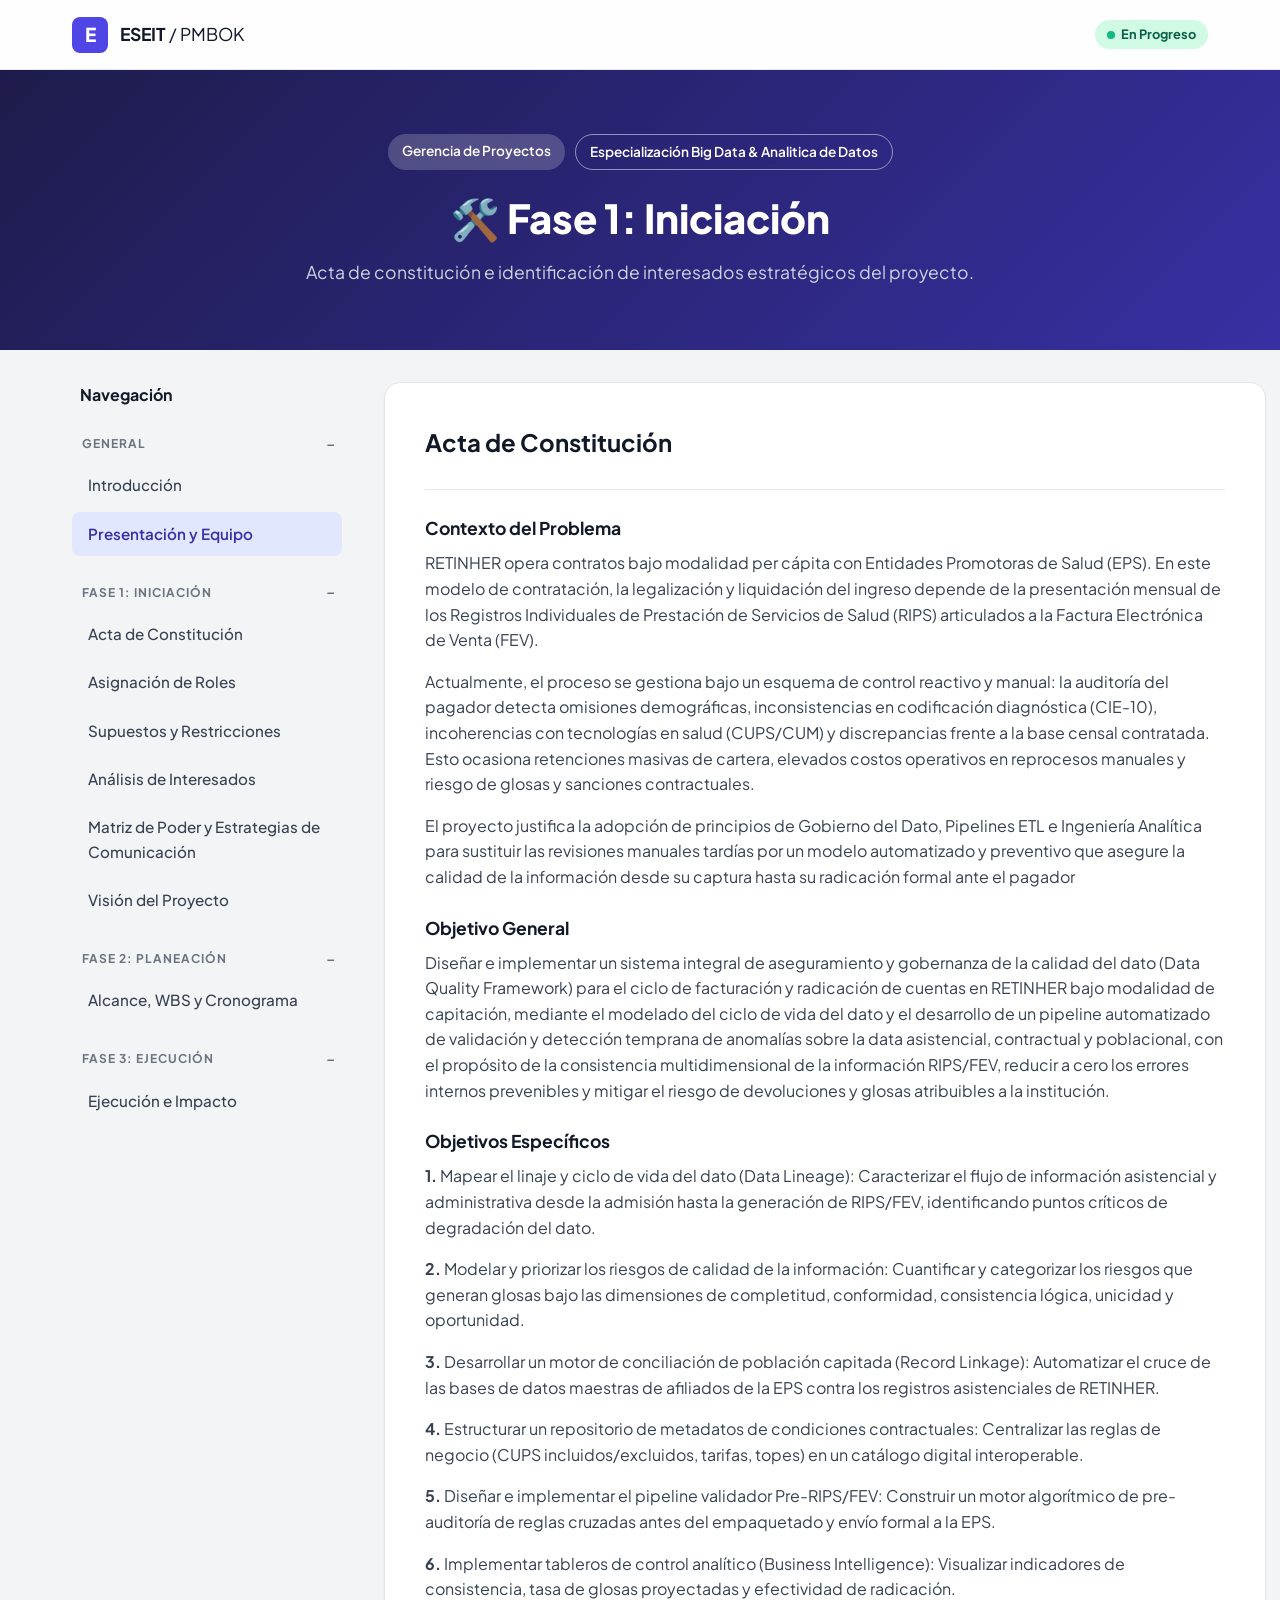
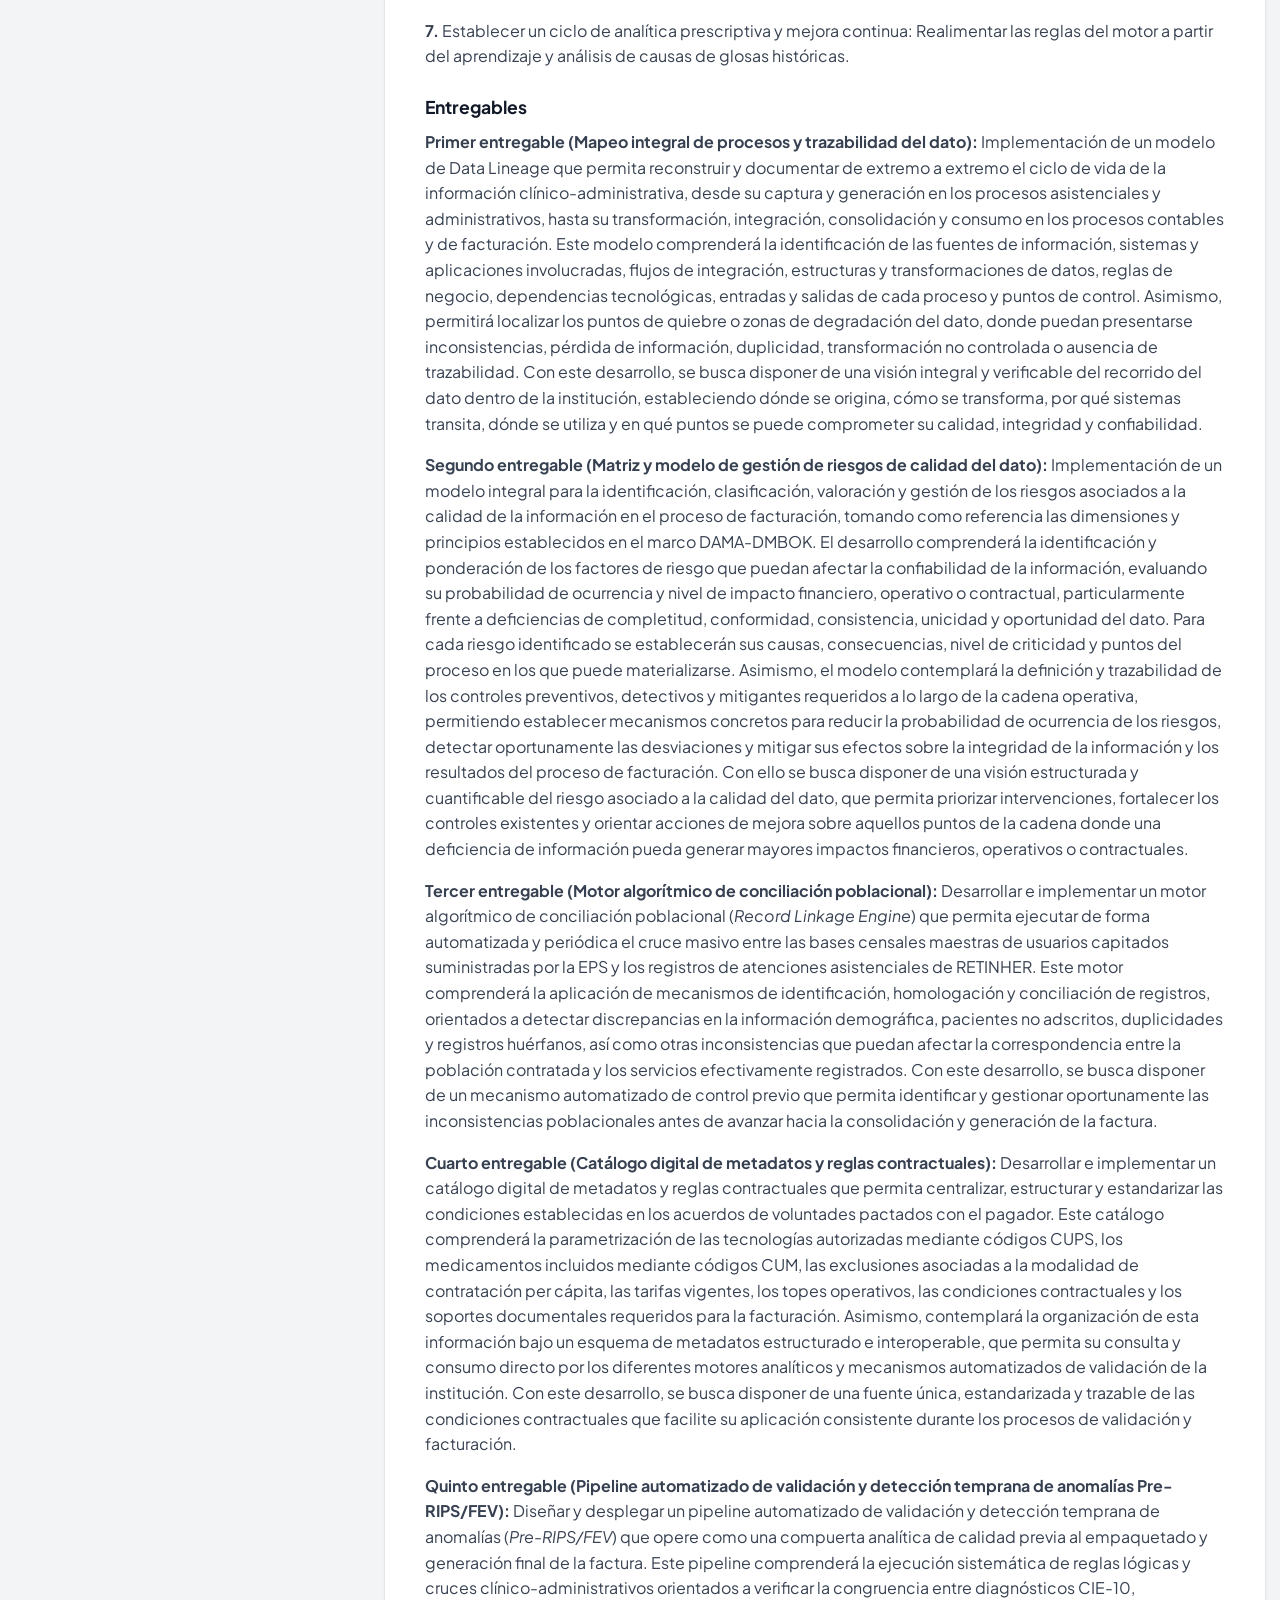
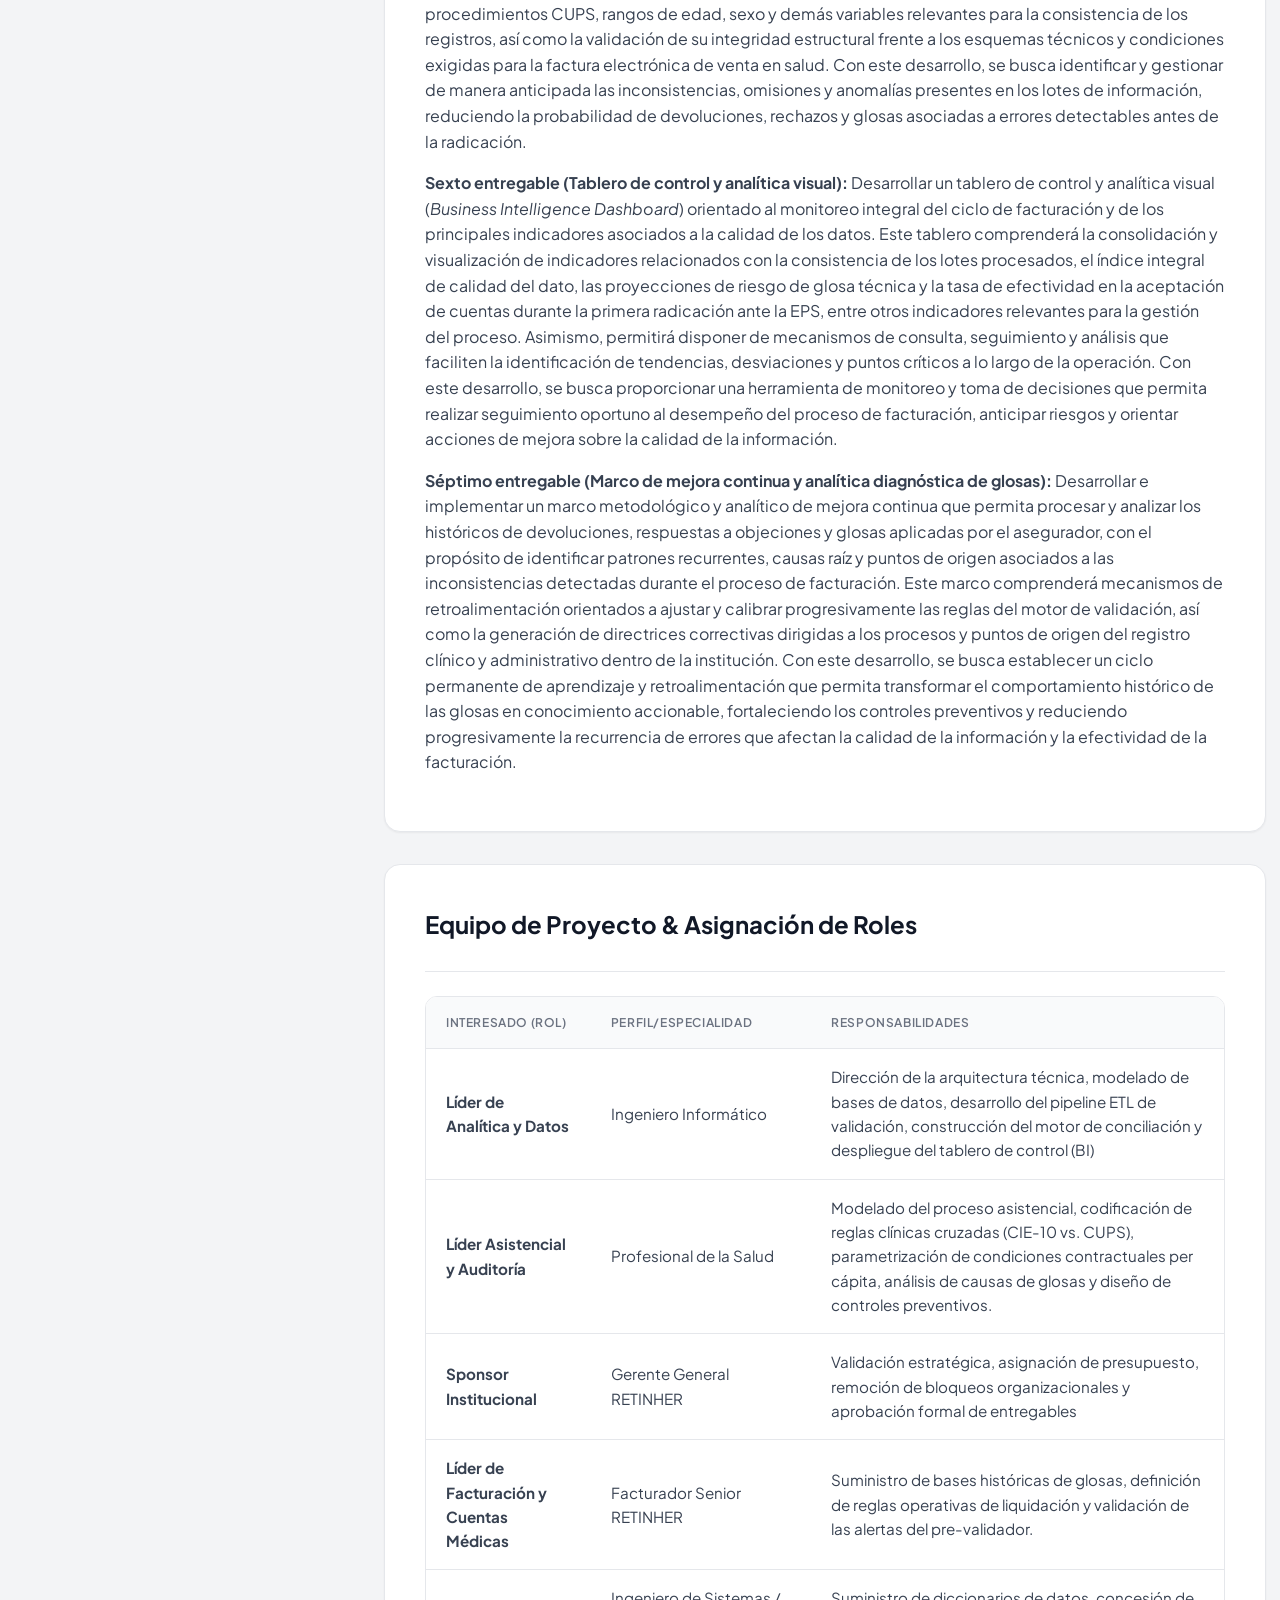
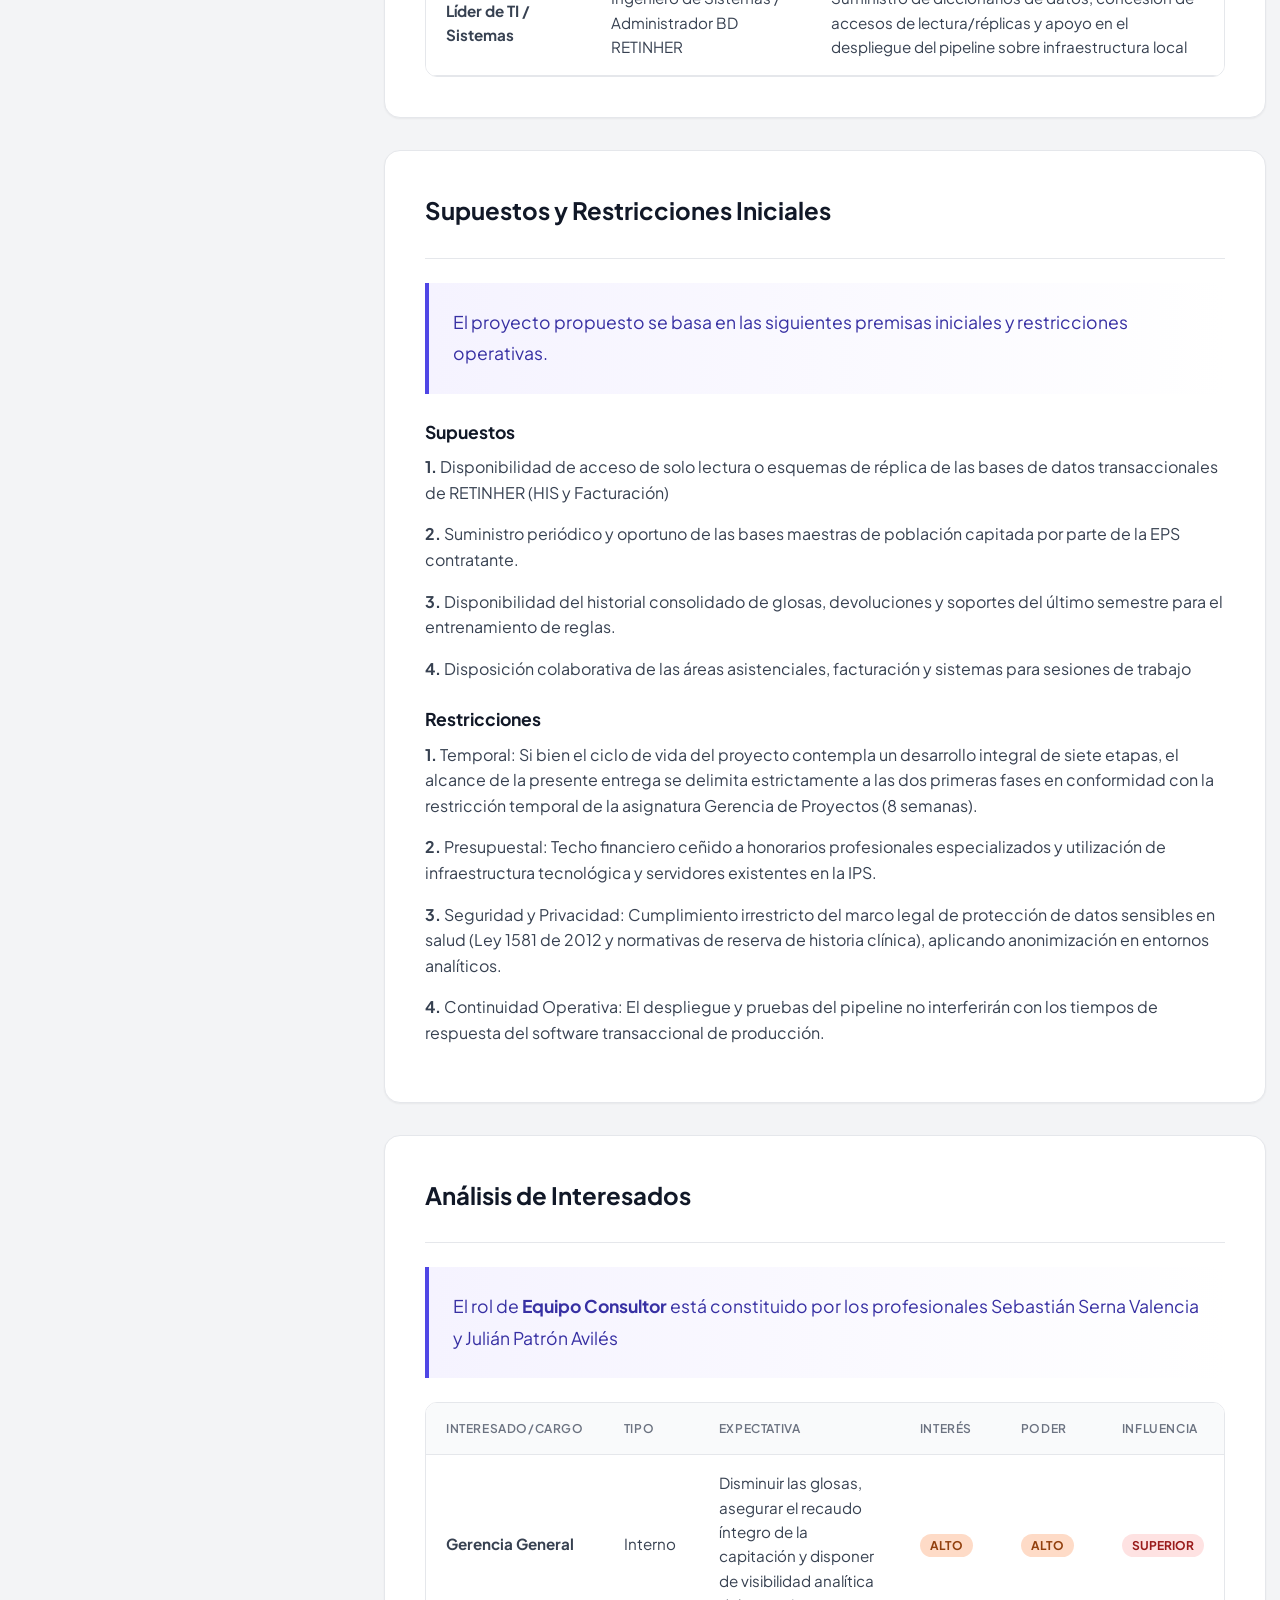
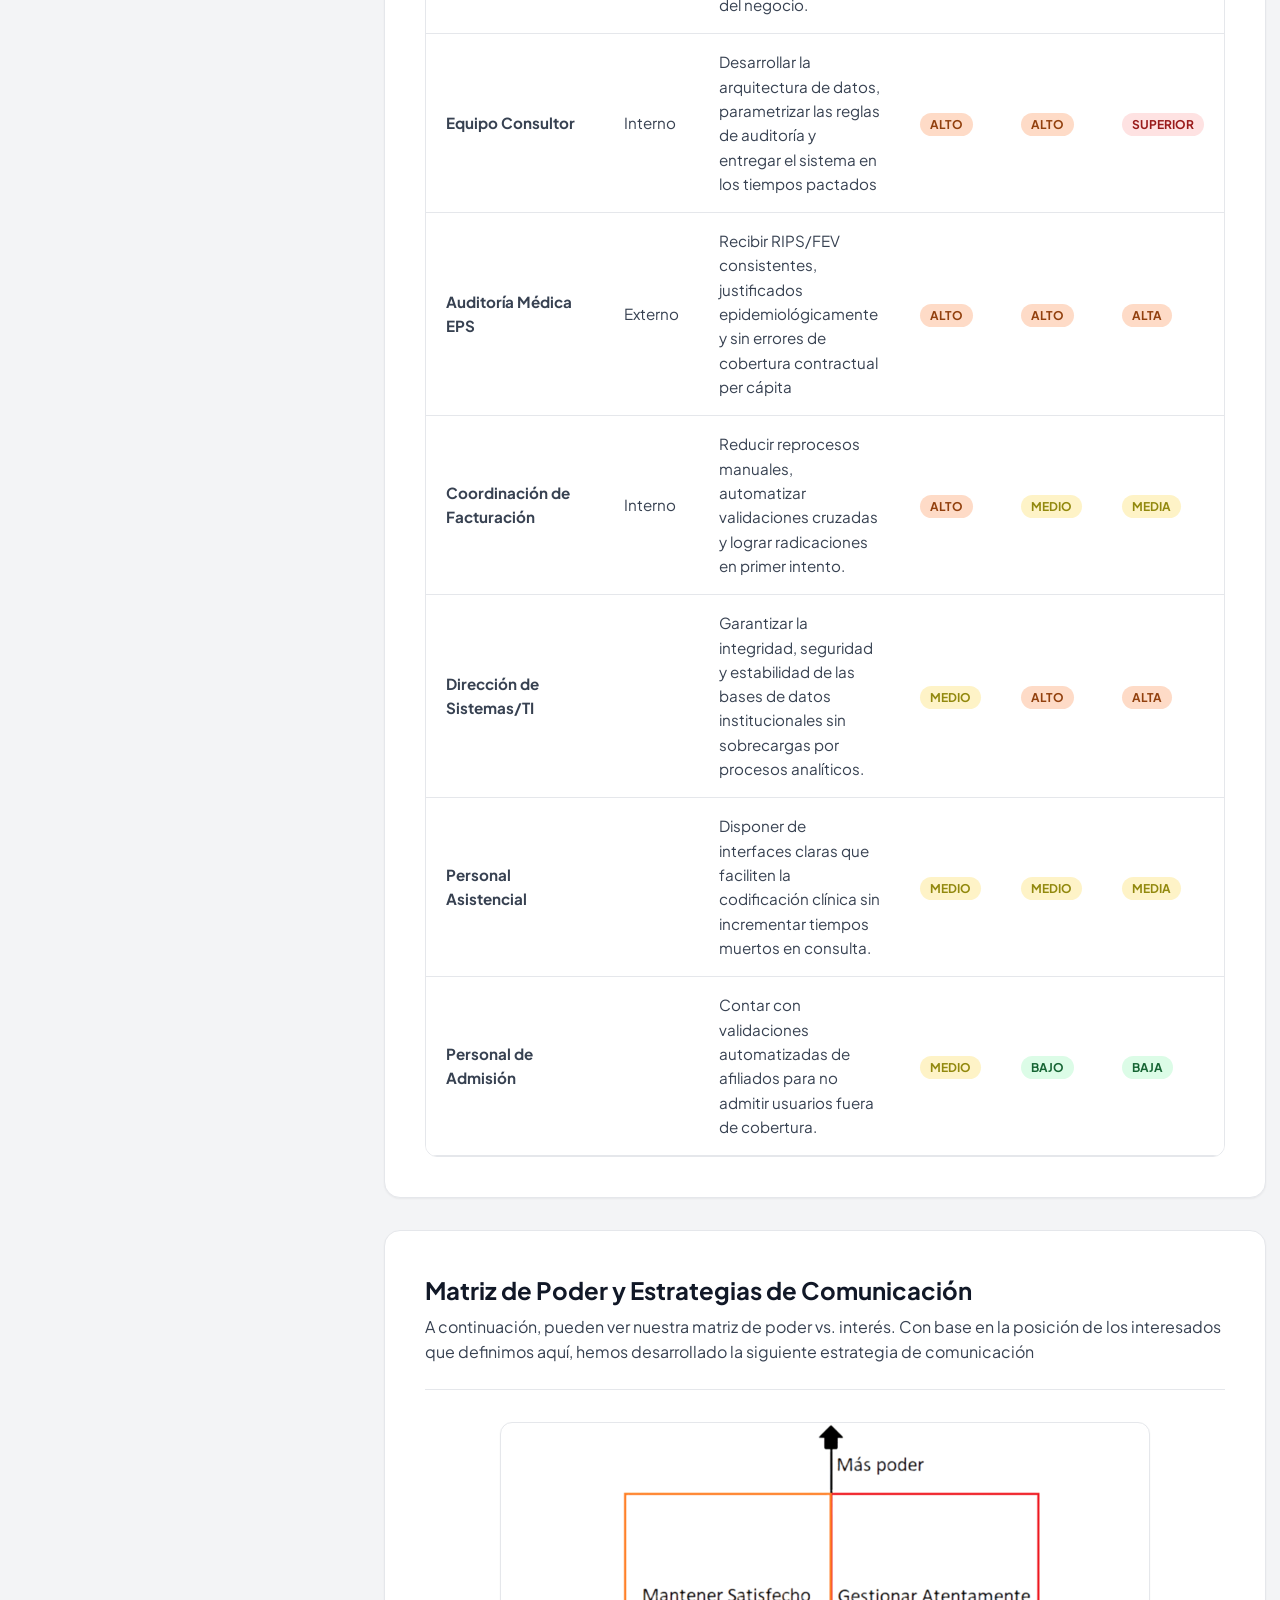
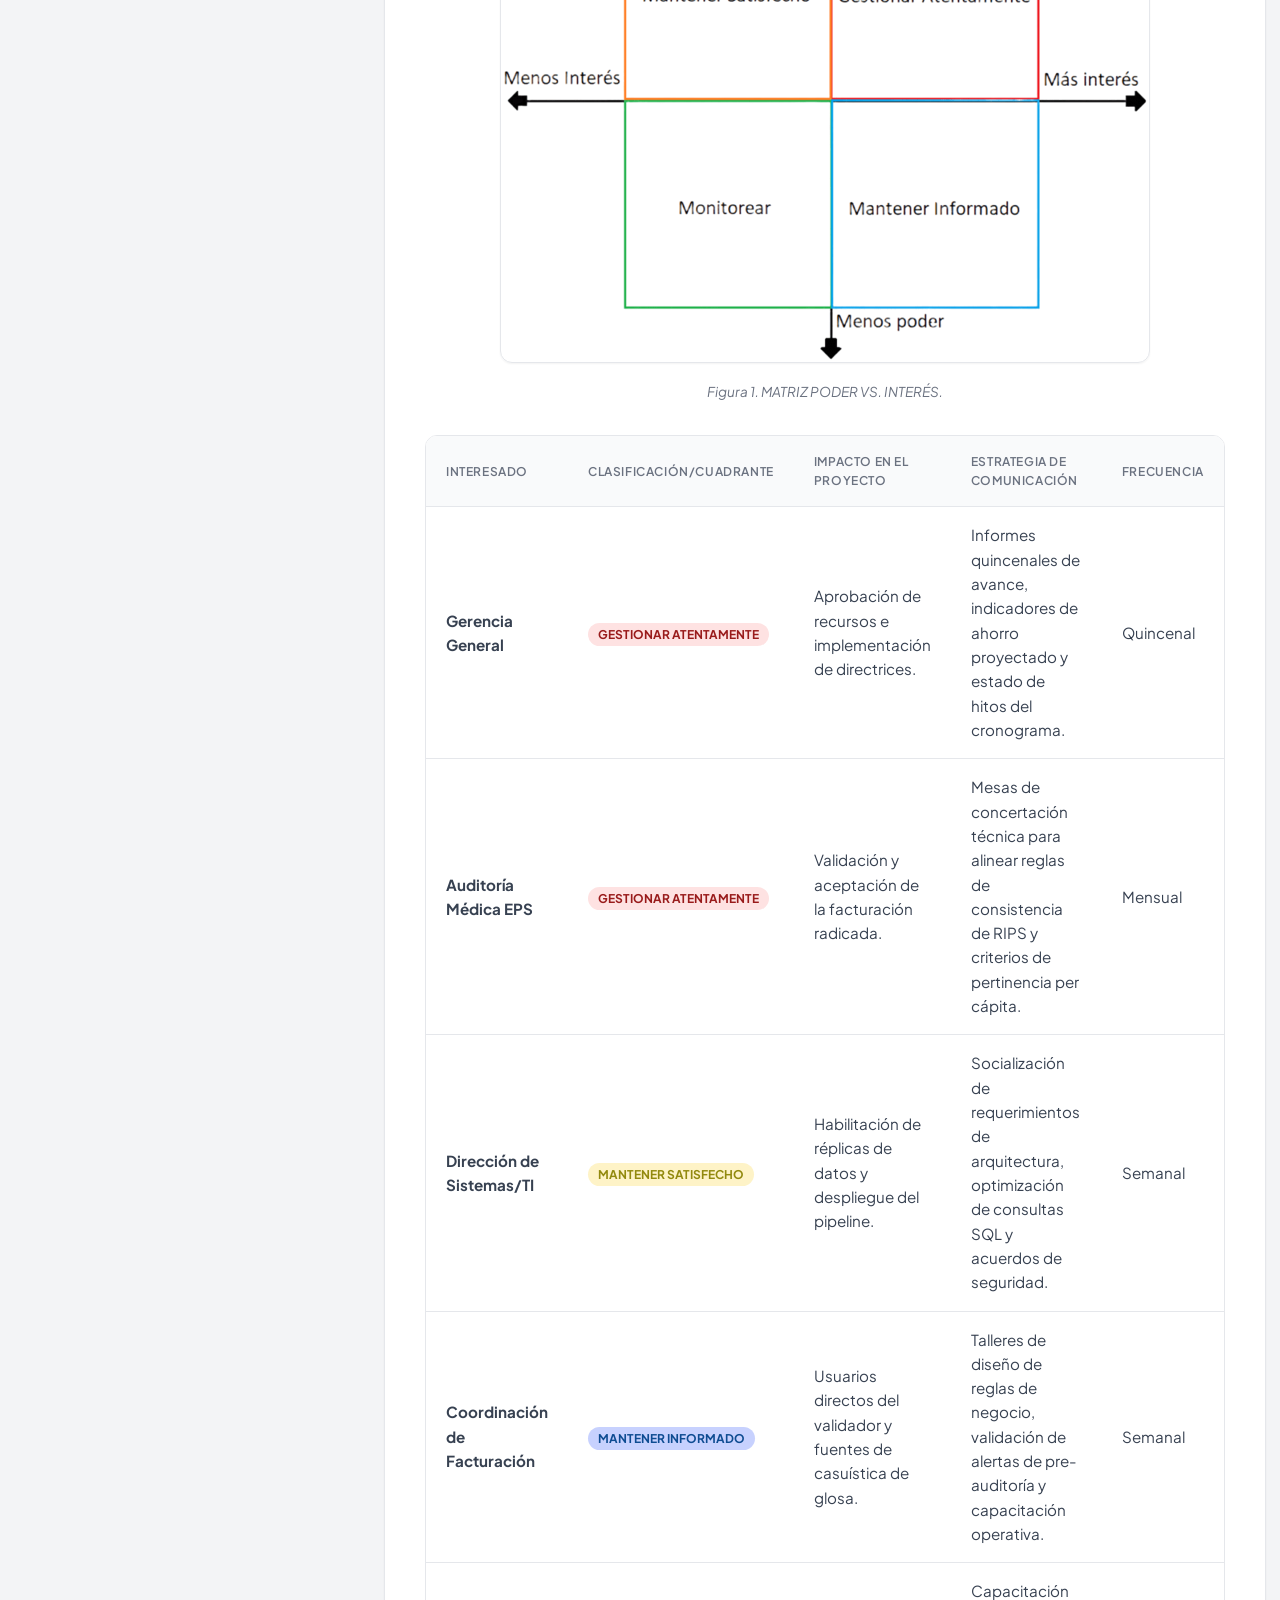
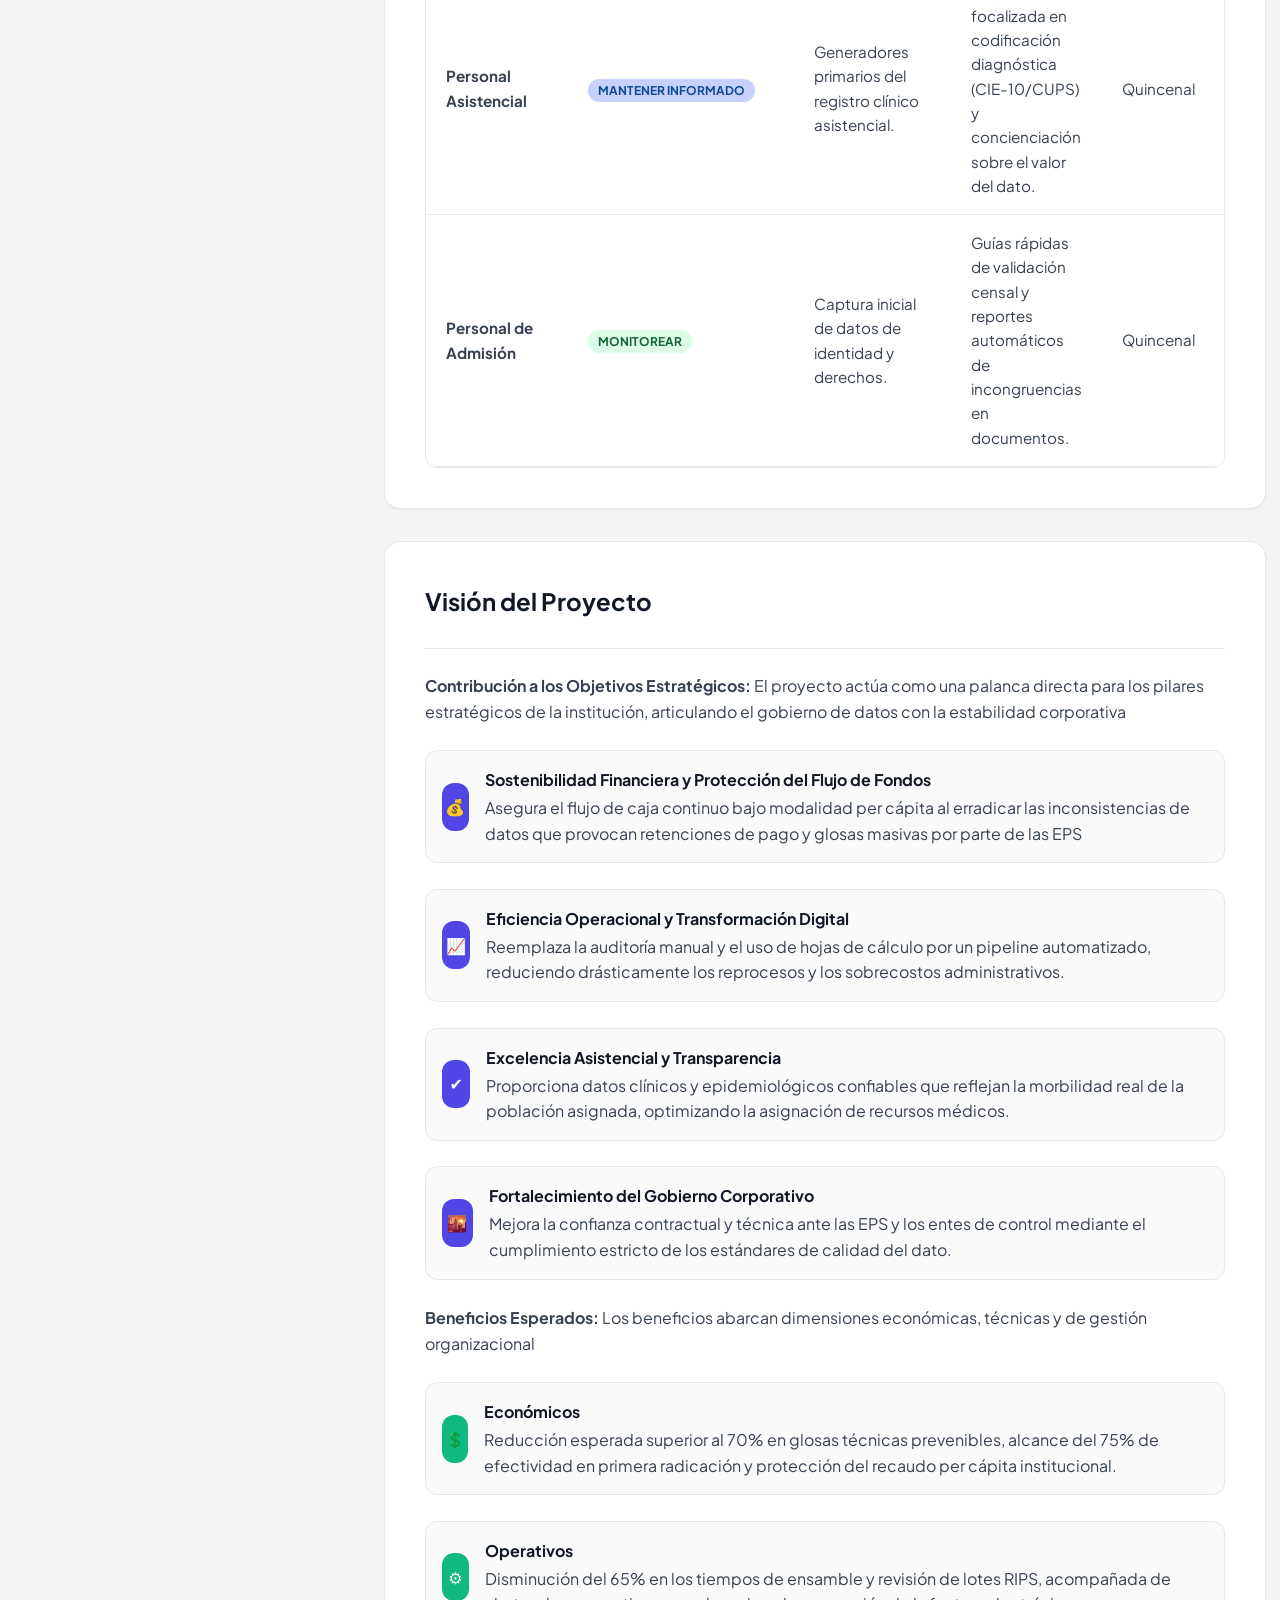
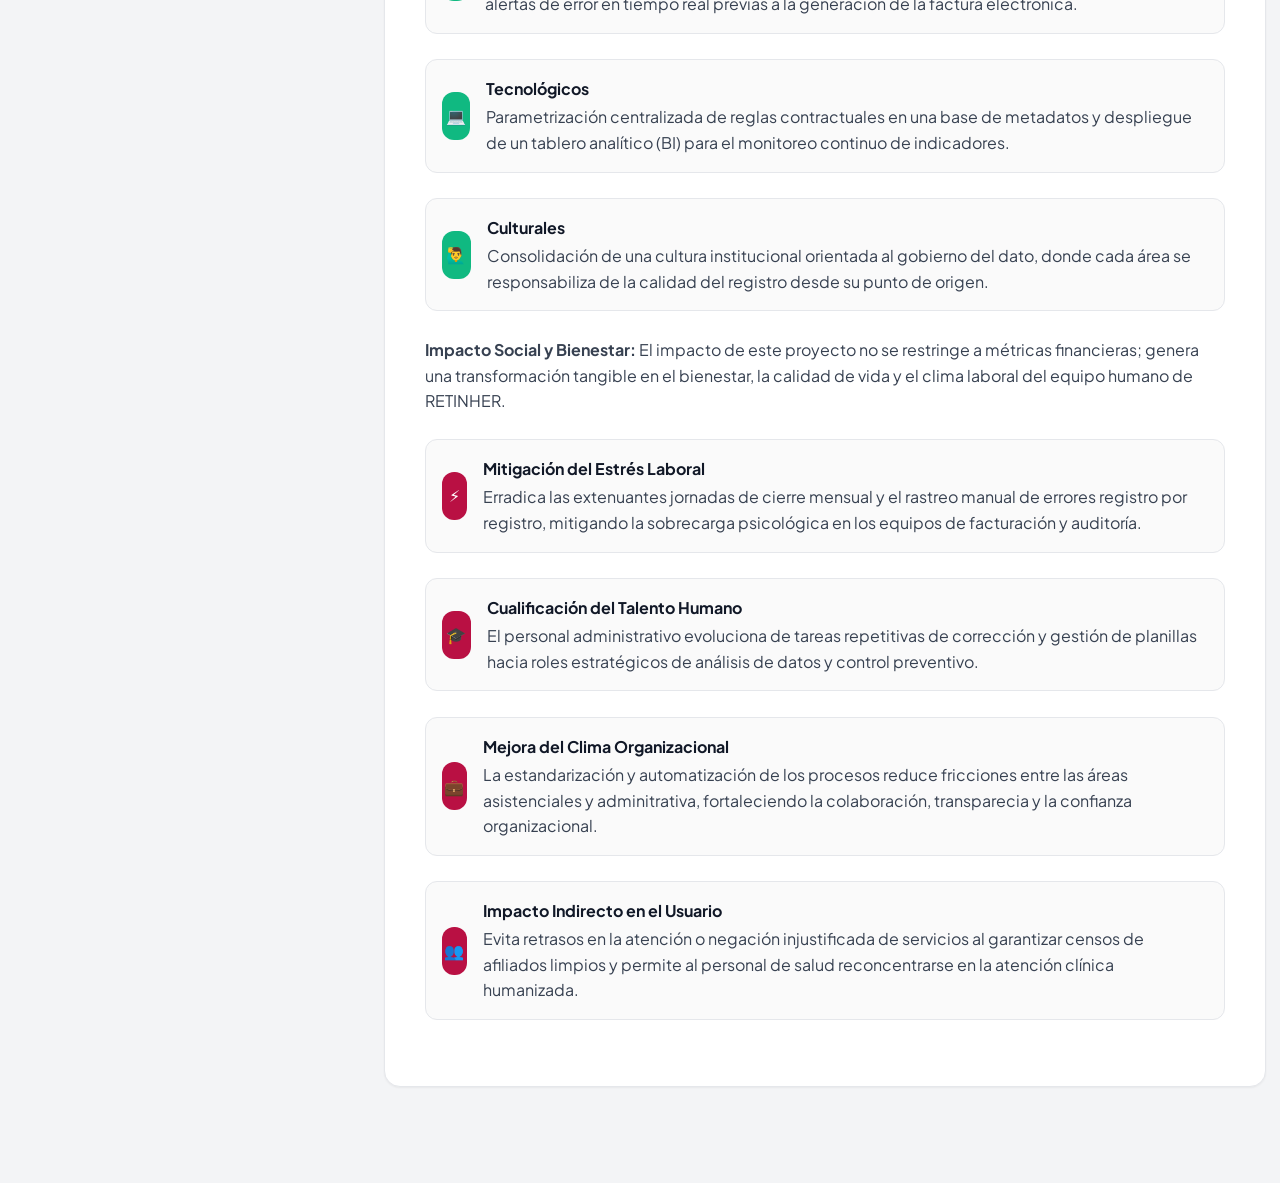
==== fase1.html @ 5a30577a "Add files via upload" ====
<!DOCTYPE html>
<html lang="es">
<head>
    <meta charset="UTF-8">
    <meta name="viewport" content="width=device-width, initial-scale=1.0">
    <title>Fase 1: Iniciación | ESEIT - RETINHER</title>
    <link rel="stylesheet" href="styles.css">
    <link href="https://fonts.googleapis.com/css2?family=Plus+Jakarta+Sans:wght@400;500;600;700;800&display=swap" rel="stylesheet">
</head>
<body>
    <nav class="glass-nav">
        <div class="nav-content">
            <div class="logo-area">
                <!-- NUEVO: Botón Hamburguesa para Móviles -->
                <button id="mobile-menu-btn" class="hamburger-btn">☰</button>
            
                <div class="logo-icon">E</div>
                <span class="logo-text">ESEIT <span class="fw-light">/ PMBOK</span></span>
            </div>

            <div class="nav-badges">
                <span class="status-badge pulse">En Progreso</span>
            </div>
        </div>
    </nav>

    <header class="hero-section">
        <div class="hero-content">
            <div class="hero-tags">
                <span class="tag">Gerencia de Proyectos</span>
                <span class="tag tag-outline">Especialización Big Data & Analitica de Datos</span>
            </div>
            <h1 class="hero-title">🛠️ Fase 1: Iniciación</h1>
            <p class="hero-subtitle">Acta de constitución e identificación de interesados estratégicos del proyecto.</p>
        </div>
    </header>

    <div class="container layout-grid">
        <!-- MENÚ LATERAL -->
        <aside class="sidebar-menu">
            <div class="menu-sticky-wrapper">
                <h3 class="menu-title">Navegación</h3>
                <nav class="pill-nav">
                    <!-- SECCIÓN GENERAL -->
                    <div class="nav-section">
                        <div class="section-header">
                            <!-- Este enlace te lleva a la página principal -->
                            <a href="index.html" class="section-link">General</a>
                            <!-- Este botón solo abre/cierra -->
                            <button class="toggle-btn"><span class="toggle-icon">-</span></button>
                        </div>
                        <div class="nav-items">
                            <a href="index.html#intro" class="nav-pill">Introducción</a>
                            <a href="index.html#presentacion" class="nav-pill active">Presentación y Equipo</a>
                        </div>
                    </div>

                    <!-- SECCIÓN FASE 1 -->
                    <div class="nav-section">
                        <div class="section-header">
                            <a href="fase1.html" class="section-link">Fase 1: Iniciación</a>
                            <button class="toggle-btn"><span class="toggle-icon">-</span></button>
                        </div>
                        <div class="nav-items">
                            <a href="fase1.html#acta" class="nav-pill">Acta de Constitución</a>
                            <a href="fase1.html#asignacion" class="nav-pill">Asignación de Roles</a>
                            <a href="fase1.html#supuestos" class="nav-pill">Supuestos y Restricciones</a>
                            <a href="fase1.html#interesados" class="nav-pill">Análisis de Interesados</a>
                            <a href="fase1.html#comunicacion" class="nav-pill">Matriz de Poder y Estrategias de Comunicación</a>
                            <a href="fase1.html#vision" class="nav-pill">Visión del Proyecto</a>
                        </div>
                    </div>

                    <!-- SECCIÓN FASE 2 -->
                    <div class="nav-section">
                        <div class="section-header">
                            <a href="fase2.html" class="section-link">Fase 2: Planeación</a>
                            <button class="toggle-btn"><span class="toggle-icon">-</span></button>
                        </div>
                        <div class="nav-items">
                            <a href="fase2.html" class="nav-pill">Alcance, WBS y Cronograma</a>
                        </div>
                    </div>

                    <!-- SECCIÓN FASE 3 -->
                    <div class="nav-section">
                        <div class="section-header">
                            <a href="fase3.html" class="section-link">Fase 3: Ejecución</a>
                            <button class="toggle-btn"><span class="toggle-icon">-</span></button>
                        </div>
                        <div class="nav-items">
                            <a href="fase3.html" class="nav-pill">Ejecución e Impacto</a>
                        </div>
                    </div>
                </nav>  
            </div>
        </aside>

        <!-- CONTENIDO -->
        <main class="content-area">
            
            <section id="acta" class="content-card">
                <div class="card-header">
                    <h2>Acta de Constitución</h2>
                </div>

                <div class="text-content">
                    <h3>Contexto del Problema</h3>
                    <p>
                        RETINHER opera contratos bajo modalidad per cápita con Entidades Promotoras de Salud (EPS). En este modelo de contratación, la legalización y liquidación del ingreso depende de la presentación mensual de 
                        los Registros Individuales de Prestación de Servicios de Salud (RIPS) articulados a la Factura Electrónica de Venta (FEV).
                    </p>
                    <p>
                        Actualmente, el proceso se gestiona bajo un esquema de control reactivo y manual: la auditoría del pagador detecta omisiones demográficas, inconsistencias en codificación diagnóstica (CIE-10), incoherencias 
                        con tecnologías en salud (CUPS/CUM) y discrepancias frente a la base censal contratada. Esto ocasiona retenciones masivas de cartera, elevados costos operativos en reprocesos manuales y riesgo de glosas y 
                        sanciones contractuales.
                    </p>
                    <p>
                        El proyecto justifica la adopción de principios de Gobierno del Dato, Pipelines ETL e Ingeniería Analítica para sustituir las revisiones manuales tardías por un modelo automatizado y preventivo que asegure 
                        la calidad de la información desde su captura hasta su radicación formal ante el pagador
                    </p>

                    <h3>Objetivo General</h3>
                    <p>
                        Diseñar e implementar un sistema integral de aseguramiento y gobernanza de la calidad del dato (Data Quality Framework) para el ciclo de facturación y radicación de cuentas en RETINHER bajo modalidad de capitación, 
                        mediante el modelado del ciclo de vida del dato y el desarrollo de un pipeline automatizado de validación y detección temprana de anomalías sobre la data asistencial, contractual y poblacional, con el propósito de 
                        la consistencia multidimensional de la información RIPS/FEV, reducir a cero los errores internos prevenibles y mitigar el riesgo de devoluciones y glosas atribuibles a la institución.
                    </p>

                    <h3>Objetivos Específicos</h3>
                    <p>
                        <b>1.</b> Mapear el linaje y ciclo de vida del dato (Data Lineage): Caracterizar el flujo de información asistencial y administrativa desde la admisión hasta la generación de RIPS/FEV, identificando puntos críticos de degradación del dato.
                    </p>
                    <p>
                        <b>2.</b> Modelar y priorizar los riesgos de calidad de la información: Cuantificar y categorizar los riesgos que generan glosas bajo las dimensiones de completitud, conformidad, consistencia lógica, unicidad y oportunidad.
                    </p>
                    <p>
                        <b>3.</b> Desarrollar un motor de conciliación de población capitada (Record Linkage): Automatizar el cruce de las bases de datos maestras de afiliados de la EPS contra los registros asistenciales de RETINHER.
                    </p>
                    <p>
                        <b>4.</b> Estructurar un repositorio de metadatos de condiciones contractuales: Centralizar las reglas de negocio (CUPS incluidos/excluidos, tarifas, topes) en un catálogo digital interoperable.
                    </p>
                    <p>
                        <b>5.</b> Diseñar e implementar el pipeline validador Pre-RIPS/FEV: Construir un motor algorítmico de pre-auditoría de reglas cruzadas antes del empaquetado y envío formal a la EPS.
                    </p>
                    <p>
                        <b>6.</b> Implementar tableros de control analítico (Business Intelligence): Visualizar indicadores de consistencia, tasa de glosas proyectadas y efectividad de radicación.
                    </p>
                    <p>
                        <b>7.</b> Establecer un ciclo de analítica prescriptiva y mejora continua: Realimentar las reglas del motor a partir del aprendizaje y análisis de causas de glosas históricas.
                    </p>
                </div>

                <div class="text-content">
                    <h3>Entregables</h3>
                    <p>
                        <b>Primer entregable (Mapeo integral de procesos y trazabilidad del dato):</b> Implementación de un modelo de Data Lineage que permita reconstruir y documentar de extremo a extremo el ciclo de vida de la información clínico-administrativa, 
                        desde su captura y generación en los procesos asistenciales y administrativos, hasta su transformación, integración, consolidación y consumo en los procesos contables y de facturación. Este modelo comprenderá la identificación de 
                        las fuentes de información, sistemas y aplicaciones involucradas, flujos de integración, estructuras y transformaciones de datos, reglas de negocio, dependencias tecnológicas, entradas y salidas de cada proceso y puntos de control. 
                        Asimismo, permitirá localizar los puntos de quiebre o zonas de degradación del dato, donde puedan presentarse inconsistencias, pérdida de información, duplicidad, transformación no controlada o ausencia de trazabilidad.
                        Con este desarrollo, se busca disponer de una visión integral y verificable del recorrido del dato dentro de la institución, estableciendo dónde se origina, cómo se transforma, por qué sistemas transita, dónde se utiliza y en qué 
                        puntos se puede comprometer su calidad, integridad y confiabilidad. 
                    </p>

                    <p>
                        <b>Segundo entregable (Matriz y modelo de gestión de riesgos de calidad del dato):</b> Implementación de un modelo integral para la identificación, clasificación, valoración y gestión de los riesgos asociados a la calidad de la información en 
                        el proceso de facturación, tomando como referencia las dimensiones y principios establecidos en el marco DAMA-DMBOK. El desarrollo comprenderá la identificación y ponderación de los factores de riesgo que puedan afectar la confiabilidad 
                        de la información, evaluando su probabilidad de ocurrencia y nivel de impacto financiero, operativo o contractual, particularmente frente a deficiencias de completitud, conformidad, consistencia, unicidad y oportunidad del dato. Para 
                        cada riesgo identificado se establecerán sus causas, consecuencias, nivel de criticidad y puntos del proceso en los que puede materializarse.
                        Asimismo, el modelo contemplará la definición y trazabilidad de los controles preventivos, detectivos y mitigantes requeridos a lo largo de la cadena operativa, permitiendo establecer mecanismos concretos para reducir la probabilidad de 
                        ocurrencia de los riesgos, detectar oportunamente las desviaciones y mitigar sus efectos sobre la integridad de la información y los resultados del proceso de facturación.
                        Con ello se busca disponer de una visión estructurada y cuantificable del riesgo asociado a la calidad del dato, que permita priorizar intervenciones, fortalecer los controles existentes y orientar acciones de mejora sobre aquellos puntos 
                        de la cadena donde una deficiencia de información pueda generar mayores impactos financieros, operativos o contractuales.
                    </p>

                    <p>
                        <b>Tercer entregable (Motor algorítmico de conciliación poblacional):</b> Desarrollar e implementar un motor algorítmico de conciliación poblacional (<i>Record Linkage Engine</i>) que permita ejecutar de forma automatizada y periódica el cruce masivo 
                        entre las bases censales maestras de usuarios capitados suministradas por la EPS y los registros de atenciones asistenciales de RETINHER. Este motor comprenderá la aplicación de mecanismos de identificación, homologación y conciliación 
                        de registros, orientados a detectar discrepancias en la información demográfica, pacientes no adscritos, duplicidades y registros huérfanos, así como otras inconsistencias que puedan afectar la correspondencia entre la población 
                        contratada y los servicios efectivamente registrados. Con este desarrollo, se busca disponer de un mecanismo automatizado de control previo que permita identificar y gestionar oportunamente las inconsistencias poblacionales antes de 
                        avanzar hacia la consolidación y generación de la factura.
                    </p>

                    <p>
                        <b>Cuarto entregable (Catálogo digital de metadatos y reglas contractuales):</b> Desarrollar e implementar un catálogo digital de metadatos y reglas contractuales que permita centralizar, estructurar y estandarizar las condiciones establecidas en 
                        los acuerdos de voluntades pactados con el pagador. Este catálogo comprenderá la parametrización de las tecnologías autorizadas mediante códigos CUPS, los medicamentos incluidos mediante códigos CUM, las exclusiones asociadas a la 
                        modalidad de contratación per cápita, las tarifas vigentes, los topes operativos, las condiciones contractuales y los soportes documentales requeridos para la facturación. Asimismo, contemplará la organización de esta información 
                        bajo un esquema de metadatos estructurado e interoperable, que permita su consulta y consumo directo por los diferentes motores analíticos y mecanismos automatizados de validación de la institución. Con este desarrollo, se busca 
                        disponer de una fuente única, estandarizada y trazable de las condiciones contractuales que facilite su aplicación consistente durante los procesos de validación y facturación.
                    </p>

                    <p>
                        <b>Quinto entregable (Pipeline automatizado de validación y detección temprana de anomalías Pre-RIPS/FEV):</b> Diseñar y desplegar un pipeline automatizado de validación y detección temprana de anomalías (<i>Pre-RIPS/FEV</i>) que opere 
                        como una compuerta analítica de calidad previa al empaquetado y generación final de la factura. Este pipeline comprenderá la ejecución sistemática de reglas lógicas y cruces clínico-administrativos orientados a verificar la congruencia 
                        entre diagnósticos CIE-10, procedimientos CUPS, rangos de edad, sexo y demás variables relevantes para la consistencia de los registros, así como la validación de su integridad estructural frente a los esquemas técnicos y condiciones 
                        exigidas para la factura electrónica de venta en salud. Con este desarrollo, se busca identificar y gestionar de manera anticipada las inconsistencias, omisiones y anomalías presentes en los lotes de información, reduciendo la probabilidad 
                        de devoluciones, rechazos y glosas asociadas a errores detectables antes de la radicación.
                    </p>

                    <p>
                        <b>Sexto entregable (Tablero de control y analítica visual):</b> Desarrollar un tablero de control y analítica visual (<i>Business Intelligence Dashboard</i>) orientado al monitoreo integral del ciclo de facturación y de los principales indicadores 
                        asociados a la calidad de los datos. Este tablero comprenderá la consolidación y visualización de indicadores relacionados con la consistencia de los lotes procesados, el índice integral de calidad del dato, las proyecciones de riesgo de glosa 
                        técnica y la tasa de efectividad en la aceptación de cuentas durante la primera radicación ante la EPS, entre otros indicadores relevantes para la gestión del proceso. Asimismo, permitirá disponer de mecanismos de consulta, seguimiento y análisis 
                        que faciliten la identificación de tendencias, desviaciones y puntos críticos a lo largo de la operación. Con este desarrollo, se busca proporcionar una herramienta de monitoreo y toma de decisiones que permita realizar seguimiento oportuno al desempeño 
                        del proceso de facturación, anticipar riesgos y orientar acciones de mejora sobre la calidad de la información.
                    </p>

                    <p>
                        <b>Séptimo entregable (Marco de mejora continua y analítica diagnóstica de glosas):</b> Desarrollar e implementar un marco metodológico y analítico de mejora continua que permita procesar y analizar los históricos de devoluciones, respuestas a objeciones y glosas 
                        aplicadas por el asegurador, con el propósito de identificar patrones recurrentes, causas raíz y puntos de origen asociados a las inconsistencias detectadas durante el proceso de facturación. Este marco comprenderá mecanismos de retroalimentación 
                        orientados a ajustar y calibrar progresivamente las reglas del motor de validación, así como la generación de directrices correctivas dirigidas a los procesos y puntos de origen del registro clínico y administrativo dentro de la institución. Con este 
                        desarrollo, se busca establecer un ciclo permanente de aprendizaje y retroalimentación que permita transformar el comportamiento histórico de las glosas en conocimiento accionable, fortaleciendo los controles preventivos y reduciendo progresivamente 
                        la recurrencia de errores que afectan la calidad de la información y la efectividad de la facturación.
                    </p>

                </div>
            </section>

            <section id="asignacion" class="content-card">
                <div class="card-header">
                    <h2>Equipo de Proyecto & Asignación de Roles</h2>
                </div>
                <div class="table-container">
                    <table class="modern-table">
                        <thead>
                            <tr>
                                <th>Interesado (Rol)</th>
                                <th>Perfil/Especialidad</th>
                                <th>Responsabilidades</th>
                            </tr>
                        </thead>
                        <tbody>
                            <tr>
                                <td><strong>Líder de Analítica y Datos</strong></td>
                                <td>Ingeniero Informático</td>
                                <td>Dirección de la arquitectura técnica, modelado de bases de datos, desarrollo del pipeline ETL de validación, construcción del motor de conciliación y despliegue del tablero de control (BI)</td>
                            </tr>

                            <tr>
                                <td><strong>Líder Asistencial y Auditoría</strong></td>
                                <td>Profesional de la Salud</td>
                                <td>Modelado del proceso asistencial, codificación de reglas clínicas cruzadas (CIE-10 vs. CUPS), parametrización de condiciones contractuales per cápita, análisis de causas de glosas y diseño de controles preventivos.</td>
                            </tr>

                            <tr>
                                <td><strong>Sponsor Institucional</strong></td>
                                <td>Gerente General RETINHER</td>
                                <td>Validación estratégica, asignación de presupuesto, remoción de bloqueos organizacionales y aprobación formal de entregables</td>
                            </tr>

                            <tr>
                                <td><strong>Líder de Facturación y Cuentas Médicas</strong></td>
                                <td>Facturador Senior RETINHER</td>
                                <td>Suministro de bases históricas de glosas, definición de reglas operativas de liquidación y validación de las alertas del pre-validador.</td>
                            </tr>

                            <tr>
                                <td><strong>Líder de TI / Sistemas</strong></td>
                                <td>Ingeniero de Sistemas / Administrador BD RETINHER</td>
                                <td>Suministro de diccionarios de datos, concesión de accesos de lectura/réplicas y apoyo en el despliegue del pipeline sobre infraestructura local</td>
                            </tr>
                        </tbody>
                    </table>
                </div>
            </section>

            <section id="supuestos" class="content-card">
                <div class="card-header">
                    <h2>Supuestos y Restricciones Iniciales</h2>
                </div>
                <div class="vision-statement">
                    <p>El proyecto propuesto se basa en las siguientes premisas iniciales y restricciones operativas.</p>
                </div>
                <div class="text-content">
                    <h3>Supuestos</h3>
                    <p>
                        <b>1.</b> Disponibilidad de acceso de solo lectura o esquemas de réplica de las bases de datos transaccionales de RETINHER (HIS y Facturación)
                    </p>

                    <p>
                        <b>2.</b> Suministro periódico y oportuno de las bases maestras de población capitada por parte de la EPS contratante.
                    </p>

                    <p>
                        <b>3.</b> Disponibilidad del historial consolidado de glosas, devoluciones y soportes del último semestre para el entrenamiento de reglas.
                    </p>

                    <p>
                        <b>4.</b> Disposición colaborativa de las áreas asistenciales, facturación y sistemas para sesiones de trabajo
                    </p>

                    <h3>Restricciones</h3>
                    <p>
                        <b>1.</b> Temporal: Si bien el ciclo de vida del proyecto contempla un desarrollo integral de siete etapas, el alcance de la presente entrega se delimita estrictamente a las dos primeras fases en conformidad con la restricción temporal de la asignatura Gerencia de Proyectos (8 semanas).
                    </p>

                    <p>
                        <b>2.</b> Presupuestal: Techo financiero ceñido a honorarios profesionales especializados y utilización de infraestructura tecnológica y servidores existentes en la IPS.

                    <p>
                        <b>3.</b> Seguridad y Privacidad: Cumplimiento irrestricto del marco legal de protección de datos sensibles en salud (Ley 1581 de 2012 y normativas de reserva de historia clínica), aplicando anonimización en entornos analíticos.
                    </p>

                    <p>
                        <b>4.</b> Continuidad Operativa: El despliegue y pruebas del pipeline no interferirán con los tiempos de respuesta del software transaccional de producción.
                    </p>
                </div>

            </section>


            <section id="interesados" class="content-card">
                <div class="card-header">
                    <h2>Análisis de Interesados</h2>
                </div>

                <div class="vision-statement">
                    <p>El rol de <strong>Equipo Consultor</strong> está constituido por los profesionales Sebastián Serna Valencia y Julián Patrón Avilés</p>
                </div>


                <div class="table-container">
                    <table class="modern-table">
                        <thead>
                            <tr>
                                <th>Interesado/Cargo</th>
                                <th>Tipo</th>
                                <th>Expectativa</th>
                                <th>Interés</th>
                                <th>Poder</th>
                                <th>Influencia</th>
                            </tr>
                        </thead>
                        <tbody>
                            <tr>
                                <td><strong>Gerencia General</strong></td>
                                <td>Interno</td>
                                <td>Disminuir las glosas, asegurar el recaudo íntegro de la capitación y disponer de visibilidad analítica del negocio.</td>
                                <td><span class="pill-badge badge-medhigh">Alto</span></td>
                                <td><span class="pill-badge badge-medhigh">Alto</span></td>
                                <td><span class="pill-badge badge-high">Superior</span></td>
                            </tr>
                        </tbody>

                        <tbody>
                            <tr>
                                <td><strong>Equipo Consultor</strong></td>
                                <td>Interno</td>
                                <td>Desarrollar la arquitectura de datos, parametrizar las reglas de auditoría y entregar el sistema en los tiempos pactados</td>
                                <td><span class="pill-badge badge-medhigh">Alto</span></td>
                                <td><span class="pill-badge badge-medhigh">Alto</span></td>
                                <td><span class="pill-badge badge-high">Superior</span></td>
                            </tr>
                        </tbody>

                        <tbody>
                            <tr>
                                <td><strong>Auditoría Médica EPS</strong></td>
                                <td>Externo</td>
                                <td>Recibir RIPS/FEV consistentes, justificados epidemiológicamente y sin errores de cobertura contractual per cápita</td>
                                <td><span class="pill-badge badge-medhigh">Alto</span></td>
                                <td><span class="pill-badge badge-medhigh">Alto</span></td>
                                <td><span class="pill-badge badge-medhigh">Alta</span></td>
                            </tr>
                        </tbody>

                        <tbody>
                            <tr>
                                <td><strong>Coordinación de Facturación</strong></td>
                                <td>Interno</td>
                                <td>Reducir reprocesos manuales, automatizar validaciones cruzadas y lograr radicaciones en primer intento.</td>
                                <td><span class="pill-badge badge-medhigh">Alto</span></td>
                                <td><span class="pill-badge badge-med">Medio</span></td>
                                <td><span class="pill-badge badge-med">Media</span></td>
                            </tr>
                        </tbody>

                        <tbody>
                            <tr>
                                <td><strong>Dirección de Sistemas/TI</strong></td>
                                <td></td>
                                <td>Garantizar la integridad, seguridad y estabilidad de las bases de datos institucionales sin sobrecargas por procesos analíticos.</td>
                                <td><span class="pill-badge badge-med">Medio</span></td>
                                <td><span class="pill-badge badge-medhigh">Alto</span></td>
                                <td><span class="pill-badge badge-medhigh">Alta</span></td>
                            </tr>
                        </tbody>

                        <tbody>
                            <tr>
                                <td><strong>Personal Asistencial</strong></td>
                                <td></td>
                                <td>Disponer de interfaces claras que faciliten la codificación clínica sin incrementar tiempos muertos en consulta.</td>
                                <td><span class="pill-badge badge-med">Medio</span></td>
                                <td><span class="pill-badge badge-med">Medio</span></td>
                                <td><span class="pill-badge badge-med">Media</span></td>
                            </tr>
                        </tbody>

                        <tbody>
                            <tr>
                                <td><strong>Personal de Admisión</strong></td>
                                <td></td>
                                <td>Contar con validaciones automatizadas de afiliados para no admitir usuarios fuera de cobertura.</td>
                                <td><span class="pill-badge badge-med">Medio</span></td>
                                <td><span class="pill-badge badge-low">Bajo</span></td>
                                <td><span class="pill-badge badge-low">Baja</span></td>
                            </tr>
                        </tbody>
                    </table>
                </div>
            </section>


            <section id="comunicacion" class="content-card">
                <div class="card-header">
                    <h2>Matriz de Poder y Estrategias de Comunicación</h2>
                    <p>
                        A continuación, pueden ver nuestra matriz de poder vs. interés. Con base en la posición de los interesados que definimos aquí, hemos desarrollado la siguiente estrategia de comunicación
                    </p>
                </div>

                <div class="image-container">
                    <!-- Cambia "diagrama.png" por el nombre real de tu imagen -->
                    <img src="poderv2.png" alt="Diagrama de Linaje de Datos" class="modern-image">
                    <!-- Pie de foto (Opcional pero recomendado en entregas académicas) -->
                    <p class="image-caption">Figura 1. MATRIZ PODER VS. INTERÉS.</p>
                </div>

                <div class="table-container">
                    <table class="modern-table">
                        <thead>
                            <tr>
                                <th>Interesado</th>
                                <th>Clasificación/Cuadrante</th>
                                <th>Impacto en el Proyecto</th>
                                <th>Estrategia de Comunicación</th>
                                <th>Frecuencia</th>
                            </tr>
                        </thead>
                        <tbody>
                            <tr>
                                <td><strong>Gerencia General</strong></td>
                                <td><span class="pill-badge badge-high">Gestionar Atentamente</span></td>
                                <td>Aprobación de recursos e implementación de directrices.</td>
                                <td>Informes quincenales de avance, indicadores de ahorro proyectado y estado de hitos del cronograma.</td>
                                <td>Quincenal</td>
                            </tr>

                            <tr>
                                <td><strong>Auditoría Médica EPS</strong></td>
                                <td><span class="pill-badge badge-high">Gestionar Atentamente</span></td>
                                <td>Validación y aceptación de la facturación radicada.</td>
                                <td>Mesas de concertación técnica para alinear reglas de consistencia de RIPS y criterios de pertinencia per cápita.</td>
                                <td>Mensual</td>
                            </tr>

                            <tr>
                                <td><strong>Dirección de Sistemas/TI</strong></td>
                                <td><span class="pill-badge badge-med">Mantener Satisfecho</span></td>
                                <td>Habilitación de réplicas de datos y despliegue del pipeline.</td>
                                <td>Socialización de requerimientos de arquitectura, optimización de consultas SQL y acuerdos de seguridad.</td>
                                <td>Semanal</td>
                            </tr>

                            <tr>
                                <td><strong>Coordinación de Facturación</strong></td>
                                <td><span class="pill-badge badge-null">Mantener Informado</span></td>
                                <td>Usuarios directos del validador y fuentes de casuística de glosa.</td>
                                <td>Talleres de diseño de reglas de negocio, validación de alertas de pre-auditoría y capacitación operativa.</td>
                                <td>Semanal</td>
                            </tr>

                            <tr>
                                <td><strong>Personal Asistencial</strong></td>
                                <td><span class="pill-badge badge-null">Mantener Informado</span></td>
                                <td>Generadores primarios del registro clínico asistencial.</td>
                                <td>Capacitación focalizada en codificación diagnóstica (CIE-10/CUPS) y concienciación sobre el valor del dato.</td>
                                <td>Quincenal</td>
                            </tr>

                            <tr>
                                <td><strong>Personal de Admisión</strong></td>
                                <td><span class="pill-badge badge-low">Monitorear</span></td>
                                <td>Captura inicial de datos de identidad y derechos.</td>
                                <td>Guías rápidas de validación censal y reportes automáticos de incongruencias en documentos.</td>
                                <td>Quincenal</td>
                            </tr>

                        </tbody>
                    </table>
                </div>
            </section>


            <section id="vision" class="content-card">
                <div class="card-header">
                    <h2>Visión del Proyecto</h2>
                </div>
                <div class="text-content">
                    <strong>Contribución a los Objetivos Estratégicos:</strong> El proyecto actúa como una palanca directa para los pilares estratégicos de la institución, articulando el gobierno de datos con la estabilidad corporativa
                </div>
                <br>

                <div class="team-grid">
                    <div class="team-member">
                        <div class="member-avatar avatar-indigo">💰</div>
                        <div class="member-details">
                            <h4>Sostenibilidad Financiera y Protección del Flujo de Fondos</h4>
                            <p>
                                Asegura el flujo de caja continuo bajo modalidad per cápita al erradicar las inconsistencias de datos que provocan retenciones de pago y glosas masivas por parte de las EPS
                            </p>
                        </div>
                    </div>
                </div>
                <br>

                <div class="team-grid">
                    <div class="team-member">
                        <div class="member-avatar avatar-indigo">📈</div>
                        <div class="member-details">
                            <h4>Eficiencia Operacional y Transformación Digital</h4>
                            <p>
                                Reemplaza la auditoría manual y el uso de hojas de cálculo por un pipeline automatizado, reduciendo drásticamente los reprocesos y los sobrecostos administrativos.
                            </p>
                        </div>
                    </div>
                </div>
                <br>

                <div class="team-grid">
                    <div class="team-member">
                        <div class="member-avatar avatar-indigo">✔</div>
                        <div class="member-details">
                            <h4>Excelencia Asistencial y Transparencia</h4>
                            <p>
                                Proporciona datos clínicos y epidemiológicos confiables que reflejan la morbilidad real de la población asignada, optimizando la asignación de recursos médicos.
                            </p>
                        </div>
                    </div>
                </div>
                <br>

                <div class="team-grid">
                    <div class="team-member">
                        <div class="member-avatar avatar-indigo">🌇</div>
                        <div class="member-details">
                            <h4>Fortalecimiento del Gobierno Corporativo</h4>
                            <p>
                                Mejora la confianza contractual y técnica ante las EPS y los entes de control mediante el cumplimiento estricto de los estándares de calidad del dato.
                            </p>
                        </div>
                    </div>
                </div>
                <br>

                <div class="text-content">
                    <strong>Beneficios Esperados:</strong> Los beneficios abarcan dimensiones económicas, técnicas y de gestión organizacional
                </div>
                <br>

                <div class="team-grid">
                    <div class="team-member">
                        <div class="member-avatar avatar-emerald">💲</div>
                        <div class="member-details">
                            <h4>Económicos</h4>
                            <p>
                                Reducción esperada superior al 70% en glosas técnicas prevenibles, alcance del 75% de efectividad en primera radicación y protección del recaudo per cápita institucional.
                            </p>
                        </div>
                    </div>
                </div>
                <br>

                <div class="team-grid">
                    <div class="team-member">
                        <div class="member-avatar avatar-emerald">⚙️</div>
                        <div class="member-details">
                            <h4>Operativos</h4>
                            <p>
                                Disminución del 65% en los tiempos de ensamble y revisión de lotes RIPS, acompañada de alertas de error en tiempo real previas a la generación de la factura electrónica.
                            </p>
                        </div>
                    </div>
                </div>
                <br>

                <div class="team-grid">
                    <div class="team-member">
                        <div class="member-avatar avatar-emerald">💻</div>
                        <div class="member-details">
                            <h4>Tecnológicos</h4>
                            <p>
                                Parametrización centralizada de reglas contractuales en una base de metadatos y despliegue de un tablero analítico (BI) para el monitoreo continuo de indicadores.
                            </p>
                        </div>
                    </div>
                </div>
                <br>

                <div class="team-grid">
                    <div class="team-member">
                        <div class="member-avatar avatar-emerald">🙋‍♂️</div>
                        <div class="member-details">
                            <h4>Culturales</h4>
                            <p>
                                Consolidación de una cultura institucional orientada al gobierno del dato, donde cada área se responsabiliza de la calidad del registro desde su punto de origen.
                            </p>
                        </div>
                    </div>
                </div>
                <br>

                 <div class="text-content">
                    <strong>Impacto Social y Bienestar:</strong> El impacto de este proyecto no se restringe a métricas financieras; genera una transformación tangible en el bienestar, la calidad de vida y el clima laboral del equipo humano de RETINHER.
                </div>
                <br>

                <div class="team-grid">
                    <div class="team-member">
                        <div class="member-avatar avatar-red">⚡</div>
                        <div class="member-details">
                            <h4>Mitigación del Estrés Laboral</h4>
                            <p>
                                Erradica las extenuantes jornadas de cierre mensual y el rastreo manual de errores registro por registro, mitigando la sobrecarga psicológica en los equipos de facturación y auditoría.
                            </p>
                        </div>
                    </div>
                </div>
                <br>

                <div class="team-grid">
                    <div class="team-member">
                        <div class="member-avatar avatar-red">🎓</div>
                        <div class="member-details">
                            <h4>Cualificación del Talento Humano</h4>
                            <p>
                                El personal administrativo evoluciona de tareas repetitivas de corrección y gestión de planillas hacia roles estratégicos de análisis de datos y control preventivo.
                            </p>
                        </div>
                    </div>
                </div>
                <br>

                <div class="team-grid">
                    <div class="team-member">
                        <div class="member-avatar avatar-red">💼</div>
                        <div class="member-details">
                            <h4>Mejora del Clima Organizacional</h4>
                            <p>
                                La estandarización y automatización de los procesos reduce fricciones entre las áreas asistenciales y adminitrativa, fortaleciendo la colaboración, transparecia y la confianza organizacional.
                            </p>
                        </div>
                    </div>
                </div>
                <br>

                <div class="team-grid">
                    <div class="team-member">
                        <div class="member-avatar avatar-red">👥</div>
                        <div class="member-details">
                            <h4>Impacto Indirecto en el Usuario</h4>
                            <p>
                                Evita retrasos en la atención o negación injustificada de servicios al garantizar censos de afiliados limpios y permite al personal de salud reconcentrarse en la atención clínica humanizada.
                            </p>
                        </div>
                    </div>
                </div>
                <br>

            </section>

        </main>
    </div>
    
    <script>
        // 1. Lógica para el botón (+ / -)
        const toggleBtns = document.querySelectorAll('.toggle-btn');

        toggleBtns.forEach(btn => {
            btn.addEventListener('click', function(e) {
                e.preventDefault(); // Evita cualquier comportamiento por defecto
            
                // Busca el contenedor '.nav-items' que está justo después del '.section-header'
                const navItems = this.closest('.section-header').nextElementSibling;
                const icon = this.querySelector('.toggle-icon');

                // Alterna la visibilidad
                navItems.classList.toggle('collapsed');

                // Cambia el ícono
                if (navItems.classList.contains('collapsed')) {
                    icon.textContent = '+';
                } else {
                    icon.textContent = '-';
                }
            });
        });

        // 2. Lógica para las Píldoras (Enlaces activos dentro de la misma página)
        const navPills = document.querySelectorAll('.nav-pill');

        navPills.forEach(pill => {
            pill.addEventListener('click', function() {
                if(!this.classList.contains('disabled')) {
                    navPills.forEach(p => p.classList.remove('active'));
                    this.classList.add('active');
                }
            });
        });

        // 3. Lógica para el Menú Hamburguesa en Móviles
        const mobileMenuBtn = document.getElementById('mobile-menu-btn');
        const sidebarMenu = document.querySelector('.sidebar-menu');

        if (mobileMenuBtn && sidebarMenu) {
            // Abrir/Cerrar menú al tocar el botón ☰
            mobileMenuBtn.addEventListener('click', () => {
                sidebarMenu.classList.toggle('active');
            });

            // Opcional pero recomendado: Cerrar el menú móvil automáticamente al elegir una opción
            const allMobileLinks = document.querySelectorAll('.nav-pill, .section-link');
            allMobileLinks.forEach(link => {
                link.addEventListener('click', () => {
                    // Solo si estamos en versión móvil (ancho menor a 900px)
                    if(window.innerWidth <= 900) {
                        sidebarMenu.classList.remove('active');
                    }
                });
            });
        }
    </script>
</body>
</html>
---- styles.css ----
/* ==========================================================================
   Configuración y Variables (Estilo Portal Corporativo SaaS)
   ========================================================================== */
:root {
    --color-primary: #4f46e5;
    --color-primary-light: #e0e7ff;
    --color-primary-dark: #3730a3;
    --color-secondary: #10b981;
    --color-thre: #b91043;
    --color-secondary-light: #d1fae5;
    
    --bg-body: #f3f4f6;
    --bg-card: #ffffff;
    
    --text-dark: #111827;
    --text-base: #374151;
    --text-muted: #6b7280;
    
    --border-light: #e5e7eb;
    --shadow-sm: 0 1px 2px 0 rgba(0, 0, 0, 0.05);
    --shadow-md: 0 4px 6px -1px rgba(0, 0, 0, 0.1), 0 2px 4px -1px rgba(0, 0, 0, 0.06);
    
    --border-radius: 16px;
    --container-max: 1200px;
}

* {
    margin: 0;
    padding: 0;
    box-sizing: border-box;
    font-family: 'Plus Jakarta Sans', system-ui, sans-serif;
}

body {
    background-color: var(--bg-body);
    color: var(--text-base);
    line-height: 1.6;
    padding-bottom: 4rem;
}

/* Utilidades Textuales */
.fw-light { font-weight: 400; }
.fw-bold { font-weight: 700; }
.text-muted { color: var(--text-muted); }
.text-right { text-align: right; }
.text-indigo { color: var(--color-primary); }
.font-mono { font-family: ui-monospace, SFMono-Regular, Menlo, Monaco, monospace; font-size: 0.95em; }
.small-text { font-size: 0.85rem; }

/* ==========================================================================
   Navegación Superior (Glassmorphism)
   ========================================================================== */
.glass-nav {
    position: fixed;
    top: 0;
    width: 100%;
    height: 70px;
    background: rgba(255, 255, 255, 0.85);
    backdrop-filter: blur(12px);
    -webkit-backdrop-filter: blur(12px);
    border-bottom: 1px solid var(--border-light);
    z-index: 1000;
    display: flex;
    align-items: center;
}

.nav-content {
    width: 100%;
    max-width: var(--container-max);
    margin: 0 auto;
    padding: 0 2rem;
    display: flex;
    justify-content: space-between;
    align-items: center;
}

.logo-area { display: flex; align-items: center; gap: 12px; }
.logo-icon {
    background: var(--color-primary); color: white; width: 36px; height: 36px;
    border-radius: 8px; display: flex; align-items: center; justify-content: center;
    font-weight: 800; font-size: 1.2rem;
}
.logo-text { font-weight: 700; font-size: 1.1rem; color: var(--text-dark); }

.nav-badges { display: flex; gap: 12px; align-items: center; }
.status-badge {
    background-color: var(--color-secondary-light); color: #065f46;
    padding: 4px 12px; border-radius: 20px; font-size: 0.8rem; font-weight: 700;
    display: flex; align-items: center; gap: 6px;
}
.status-badge.pulse::before {
    content: ''; display: block; width: 8px; height: 8px;
    background-color: var(--color-secondary); border-radius: 50%;
    animation: pulse 2s infinite;
}
@keyframes pulse {
    0% { box-shadow: 0 0 0 0 rgba(16, 185, 129, 0.7); }
    70% { box-shadow: 0 0 0 6px rgba(16, 185, 129, 0); }
    100% { box-shadow: 0 0 0 0 rgba(16, 185, 129, 0); }
}
.version-tag { font-size: 0.85rem; color: var(--text-muted); font-weight: 600; }

/* ==========================================================================
   Hero Header
   ========================================================================== */
.hero-section {
    margin-top: 70px;
    background: linear-gradient(135deg, #1e1b4b 0%, var(--color-primary-dark) 100%);
    color: white; padding: 4rem 2rem; text-align: center;
}
.hero-content { max-width: 800px; margin: 0 auto; }
.hero-tags { margin-bottom: 1.5rem; display: flex; justify-content: center; gap: 10px; }
.tag {
    background: rgba(255, 255, 255, 0.2); backdrop-filter: blur(4px);
    padding: 6px 14px; border-radius: 20px; font-size: 0.85rem; font-weight: 600;
}
.tag-outline { background: transparent; border: 1px solid rgba(255, 255, 255, 0.5); }
.hero-title { font-size: 2.5rem; font-weight: 800; margin-bottom: 1rem; line-height: 1.2; }
.hero-subtitle { font-size: 1.1rem; color: #cbd5e1; font-weight: 400; }

/* ==========================================================================
   Layout Principal (Grid)
   ========================================================================== */
.container {
    max-width: var(--container-max); margin: 0 auto; padding: 2rem;
}
.layout-grid {
    display: grid; grid-template-columns: 280px 1fr; gap: 2rem;
    /* align-items: start; <- ELIMINADO PARA ARREGLAR EL SCROLL */
}

/* ==========================================================================
   Menú Lateral (Pill Navigation) con Corrección de Scroll
   ========================================================================== */
.menu-sticky-wrapper {
    position: sticky;
    top: 100px;
    max-height: calc(100vh - 120px);
    overflow-y: auto;
    padding-right: 10px;
}
/* Scrollbar delgado para el menú */
.menu-sticky-wrapper::-webkit-scrollbar { width: 5px; }
.menu-sticky-wrapper::-webkit-scrollbar-thumb {
    background-color: var(--border-light); border-radius: 4px;
}

.menu-title { font-size: 1rem; color: var(--text-dark); margin-bottom: 1.5rem; padding-left: 0.5rem; }
.nav-section { margin-bottom: 1.5rem; }
.section-label {
    font-size: 0.75rem; text-transform: uppercase; letter-spacing: 1px;
    color: var(--text-muted); font-weight: 700; margin-bottom: 0.5rem; padding-left: 1rem;
}
.nav-pill {
    display: block; padding: 10px 16px; color: var(--text-base);
    text-decoration: none; font-weight: 500; font-size: 0.95rem;
    border-radius: 8px; margin-bottom: 4px; transition: all 0.2s ease;
}
.nav-pill:hover:not(.disabled) { background-color: var(--border-light); color: var(--text-dark); }
.nav-pill.active { background-color: var(--color-primary-light); color: var(--color-primary-dark); font-weight: 600; }
.nav-pill.disabled { color: #9ca3af; cursor: not-allowed; opacity: 0.6; }

/* ==========================================================================
   Contenido Principal (Tarjetas)
   ========================================================================== */
.content-area { display: flex; flex-direction: column; gap: 2rem; }
.content-card {
    background-color: var(--bg-card); border-radius: var(--border-radius);
    padding: 2.5rem; box-shadow: var(--shadow-sm); border: 1px solid var(--border-light);
    transition: box-shadow 0.3s ease;
}
.content-card:hover { box-shadow: var(--shadow-md); }
.card-header { margin-bottom: 1.5rem; padding-bottom: 1.5rem; border-bottom: 1px solid var(--border-light); }
.card-header h2 { font-size: 1.5rem; color: var(--text-dark); margin-bottom: 0.25rem; }
.text-content h3 { font-size: 1.1rem; color: var(--text-dark); margin: 1.5rem 0 0.5rem 0; }
.text-content p { margin-bottom: 1rem; }

/* Componentes (Alertas, Equipo, Tablas, Visión) */
.alert-box {
    display: flex; gap: 1rem; padding: 1.25rem; border-radius: 12px;
    margin-bottom: 2rem; background-color: #eff6ff; border: 1px solid #bfdbfe;
}
.alert-icon { font-size: 1.5rem; }
.alert-content h4 { color: #1e3a8a; margin-bottom: 0.25rem; }
.alert-content p { color: #1e40af; font-size: 0.95rem; margin: 0; }

.team-grid { display: grid; grid-template-columns: repeat(auto-fit, minmax(250px, 1fr)); gap: 1.5rem; }
.team-member { display: flex; align-items: center; gap: 1rem; padding: 1rem; border-radius: 12px; border: 1px solid var(--border-light); background: #fafafa; }
.member-avatar { width: 48px; height: 48px; border-radius: 12px; display: flex; align-items: center; justify-content: center; font-weight: 700; color: white; }
.avatar-indigo { background: var(--color-primary); }
.avatar-emerald { background: var(--color-secondary); }
.avatar-red { background: var(--color-thre); }
.member-details h4 { font-size: 1rem; color: var(--text-dark); margin-bottom: 0.15rem; }

.table-container { overflow-x: auto; margin-top: 1.5rem; border-radius: 12px; border: 1px solid var(--border-light); }
.modern-table { width: 100%; border-collapse: collapse; background: white; }
.modern-table th, .modern-table td { padding: 1rem 1.25rem; text-align: left; border-bottom: 1px solid var(--border-light); font-size: 0.95rem; }
.modern-table th { background-color: #f9fafb; color: var(--text-muted); font-weight: 600; text-transform: uppercase; font-size: 0.75rem; letter-spacing: 0.05em; }
.modern-table tbody tr:hover { background-color: #f8fafc; }
.modern-table tfoot td { background-color: #f9fafb; border-bottom: none; }

.pill-badge { padding: 4px 10px; border-radius: 20px; font-size: 0.75rem; font-weight: 700; text-transform: uppercase; }
.badge-high { background: #fee2e2; color: #991b1b; }
.badge-medhigh { background: #fedbc7; color: #92400e; }
.badge-med { background: #fef3c7; color: #92890e; }
.badge-null { background: #c7d1fe; color: #0e4c92; }
.badge-low { background: #dcfce7; color: #166534; }

.vision-statement {
    font-size: 1.1rem; color: var(--color-primary-dark); line-height: 1.8;
    padding: 1.5rem; background: linear-gradient(to right, #f5f3ff, #fff);
    border-left: 4px solid var(--color-primary); border-radius: 0 12px 12px 0;
}

/* ==========================================================================
   Responsive y Menú Móvil
   ========================================================================== */
/* Ocultar el botón hamburguesa en pantallas grandes */
.hamburger-btn {
    display: none;
    background: transparent;
    border: none;
    font-size: 1.5rem;
    color: var(--color-primary-dark);
    cursor: pointer;
    padding: 0 10px 0 0;
}

@media (max-width: 900px) {
    .layout-grid { 
        grid-template-columns: 1fr; /* Una sola columna para el contenido */
    }
    
    /* Mostrar el botón hamburguesa */
    .hamburger-btn { 
        display: block; 
    }
    
    /* La barra lateral se convierte en un panel flotante oculto a la izquierda */
    .sidebar-menu { 
        position: fixed;
        top: 70px; /* Justo debajo de la barra superior */
        left: -100%; /* Oculto por defecto */
        width: 280px;
        height: calc(100vh - 70px);
        background-color: var(--bg-card);
        box-shadow: 4px 0 15px rgba(0,0,0,0.1);
        z-index: 999;
        transition: left 0.3s ease-in-out;
        padding: 1.5rem 1rem;
        overflow-y: auto; /* Para poder scrollear dentro del menú */
    }

    /* Esta clase la pondremos con JavaScript al hacer clic */
    .sidebar-menu.active {
        left: 0;
    }
    
    /* Anulamos el sticky en móvil porque el panel ya es fijo */
    .menu-sticky-wrapper {
        position: static;
        max-height: none;
        overflow-y: visible;
    }

    .hero-title { font-size: 2rem; }
}

@media (max-width: 600px) {
    .container { padding: 1rem; }
    .content-card { padding: 1.5rem; }
    .nav-badges { display: none; } /* Ocultar badges arriba por espacio */
}

/* ==========================================================================
   Acordeón del Menú Lateral (Botones + / -)
   ========================================================================== */
.section-header {
    display: flex;
    justify-content: space-between;
    align-items: center;
    margin-bottom: 0.5rem;
    padding-left: 10px; /* Alineación con las píldoras */
}

/* El texto de la Fase que funciona como enlace */
.section-link {
    font-size: 0.75rem;
    text-transform: uppercase;
    letter-spacing: 1px;
    color: var(--text-muted);
    font-weight: 700;
    text-decoration: none;
    flex-grow: 1; /* Toma todo el espacio disponible */
    transition: color 0.2s;
}

.section-link:hover {
    color: var(--text-dark);
}

/* El pequeño botón de + y - */
.toggle-btn {
    background: transparent;
    border: none;
    color: var(--text-muted);
    cursor: pointer;
    width: 24px;
    height: 24px;
    display: flex;
    align-items: center;
    justify-content: center;
    border-radius: 4px;
    transition: background-color 0.2s, color 0.2s;
}

.toggle-btn:hover {
    background-color: var(--border-light);
    color: var(--text-dark);
}

.toggle-icon {
    font-size: 1.1rem;
    font-weight: 500;
    line-height: 1;
}

/* Contenedor de enlaces */
.nav-items {
    display: block;
}

/* Clase para ocultar el contenido */
.nav-items.collapsed {
    display: none;
}




/* ==========================================================================
   Imágenes y Multimedia
   ========================================================================== */
.image-container {
    margin: 2rem 0;
    text-align: center;
    width: 100%;
}

.modern-image {
    max-width: 100%; /* Hace que la imagen sea responsive */
    height: auto;
    border-radius: 12px; /* Bordes redondeados como las tarjetas */
    border: 1px solid var(--border-light);
    box-shadow: var(--shadow-sm);
    transition: box-shadow 0.3s ease;
}

.modern-image:hover {
    box-shadow: var(--shadow-md); /* Efecto sutil al pasar el mouse */
}

.image-caption {
    font-size: 0.85rem;
    color: var(--text-muted);
    margin-top: 0.75rem;
    font-style: italic;
}
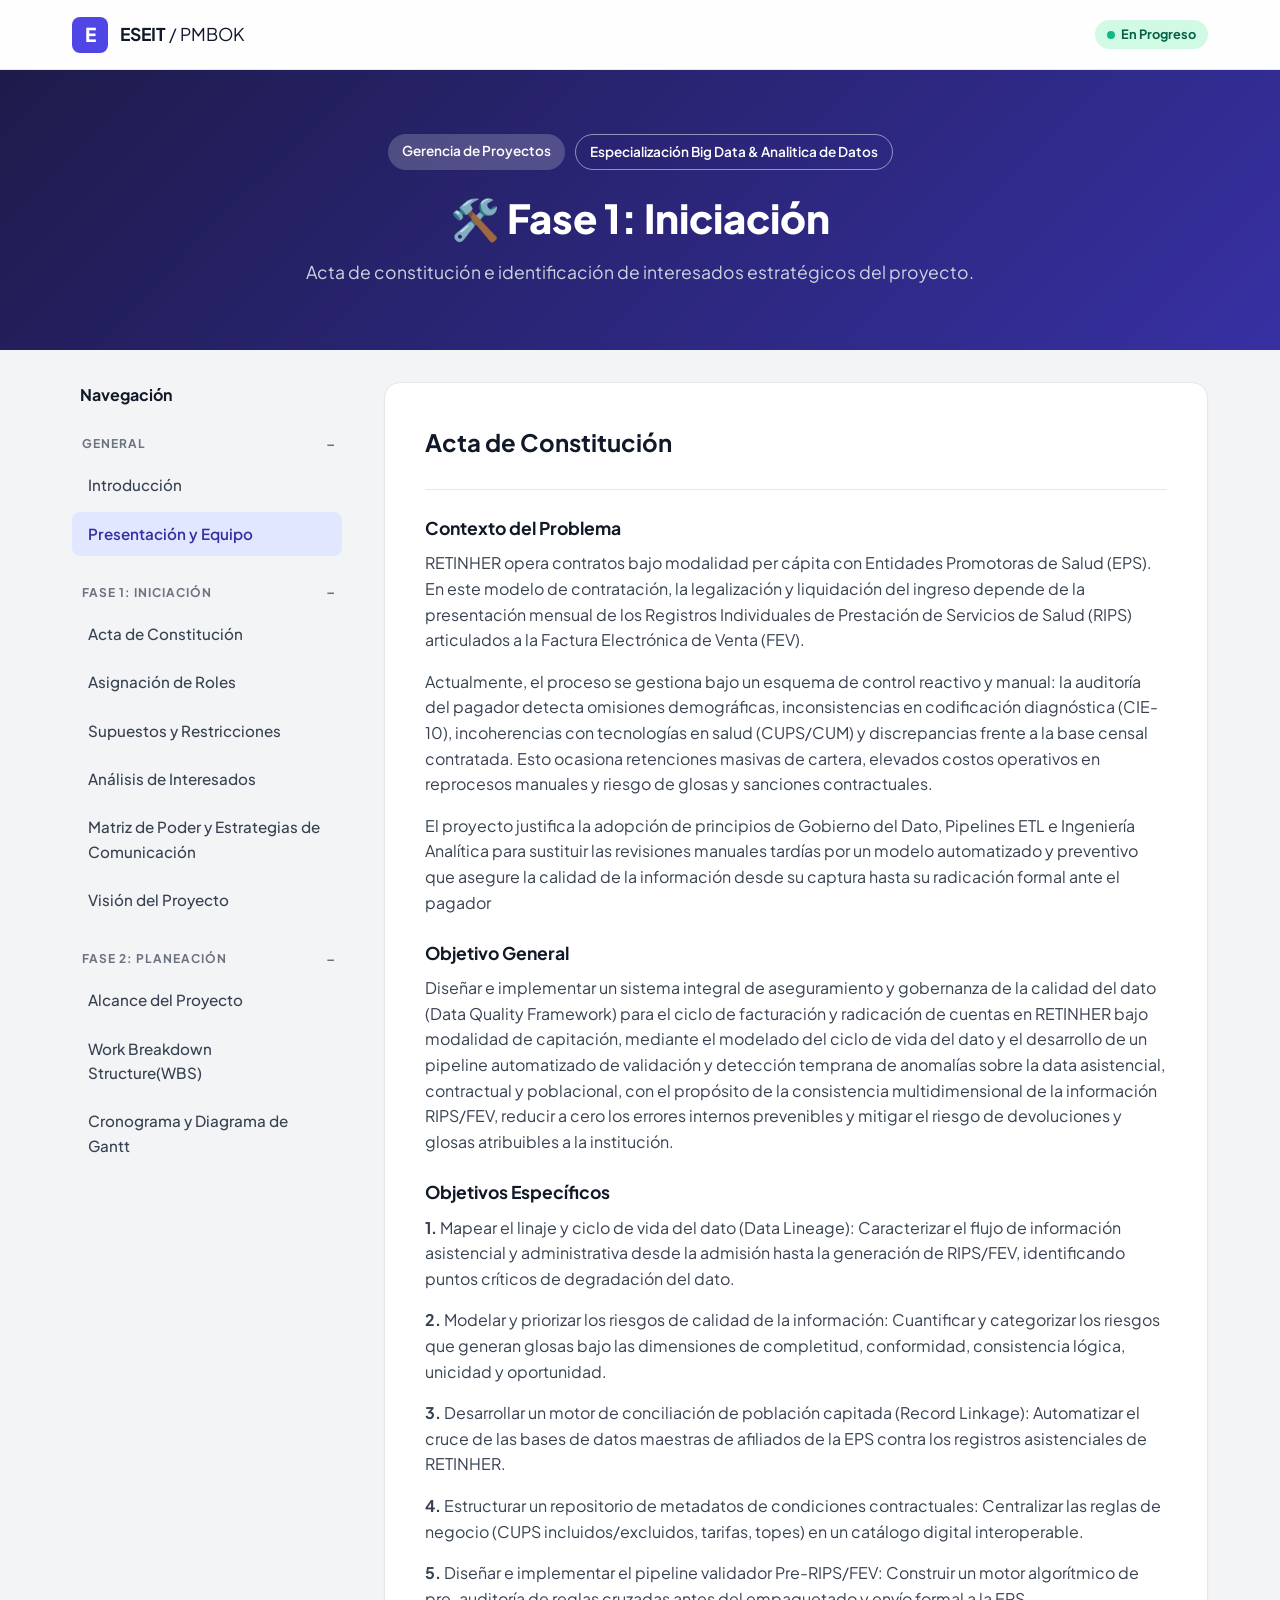
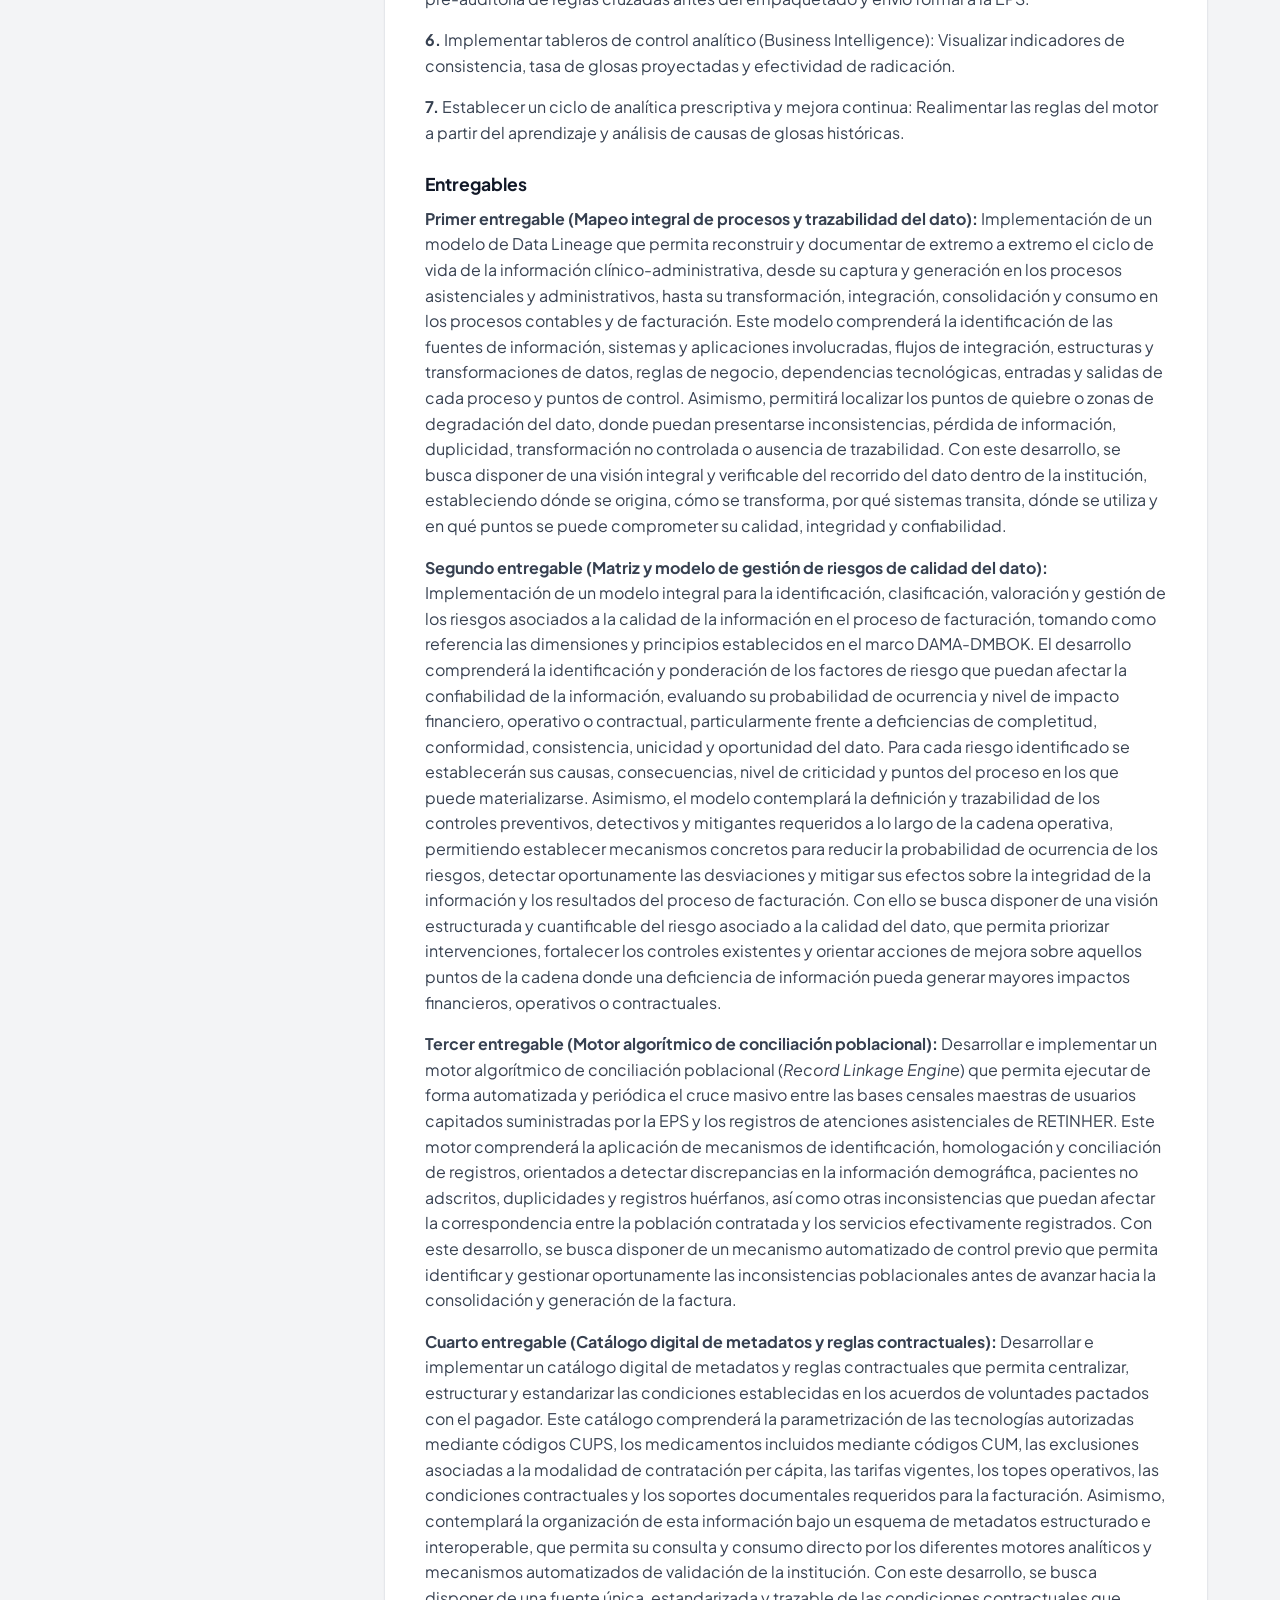
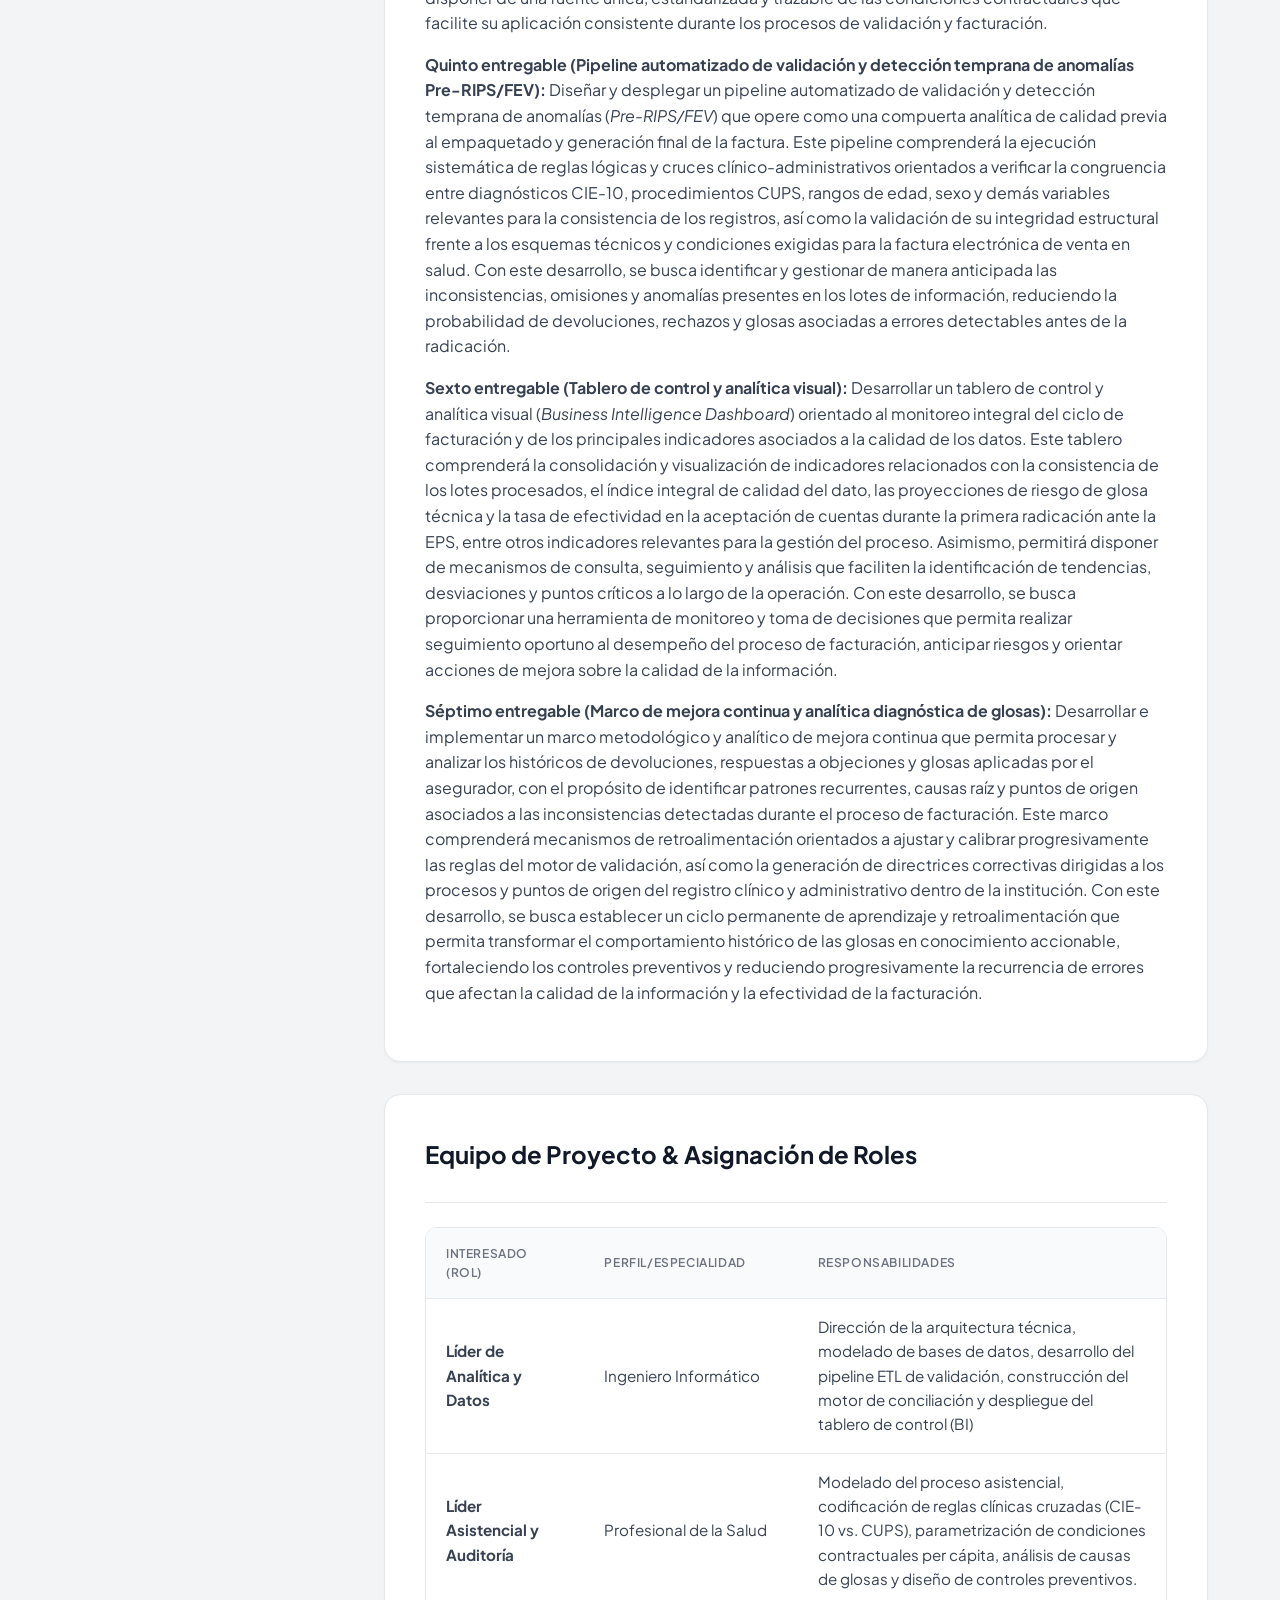
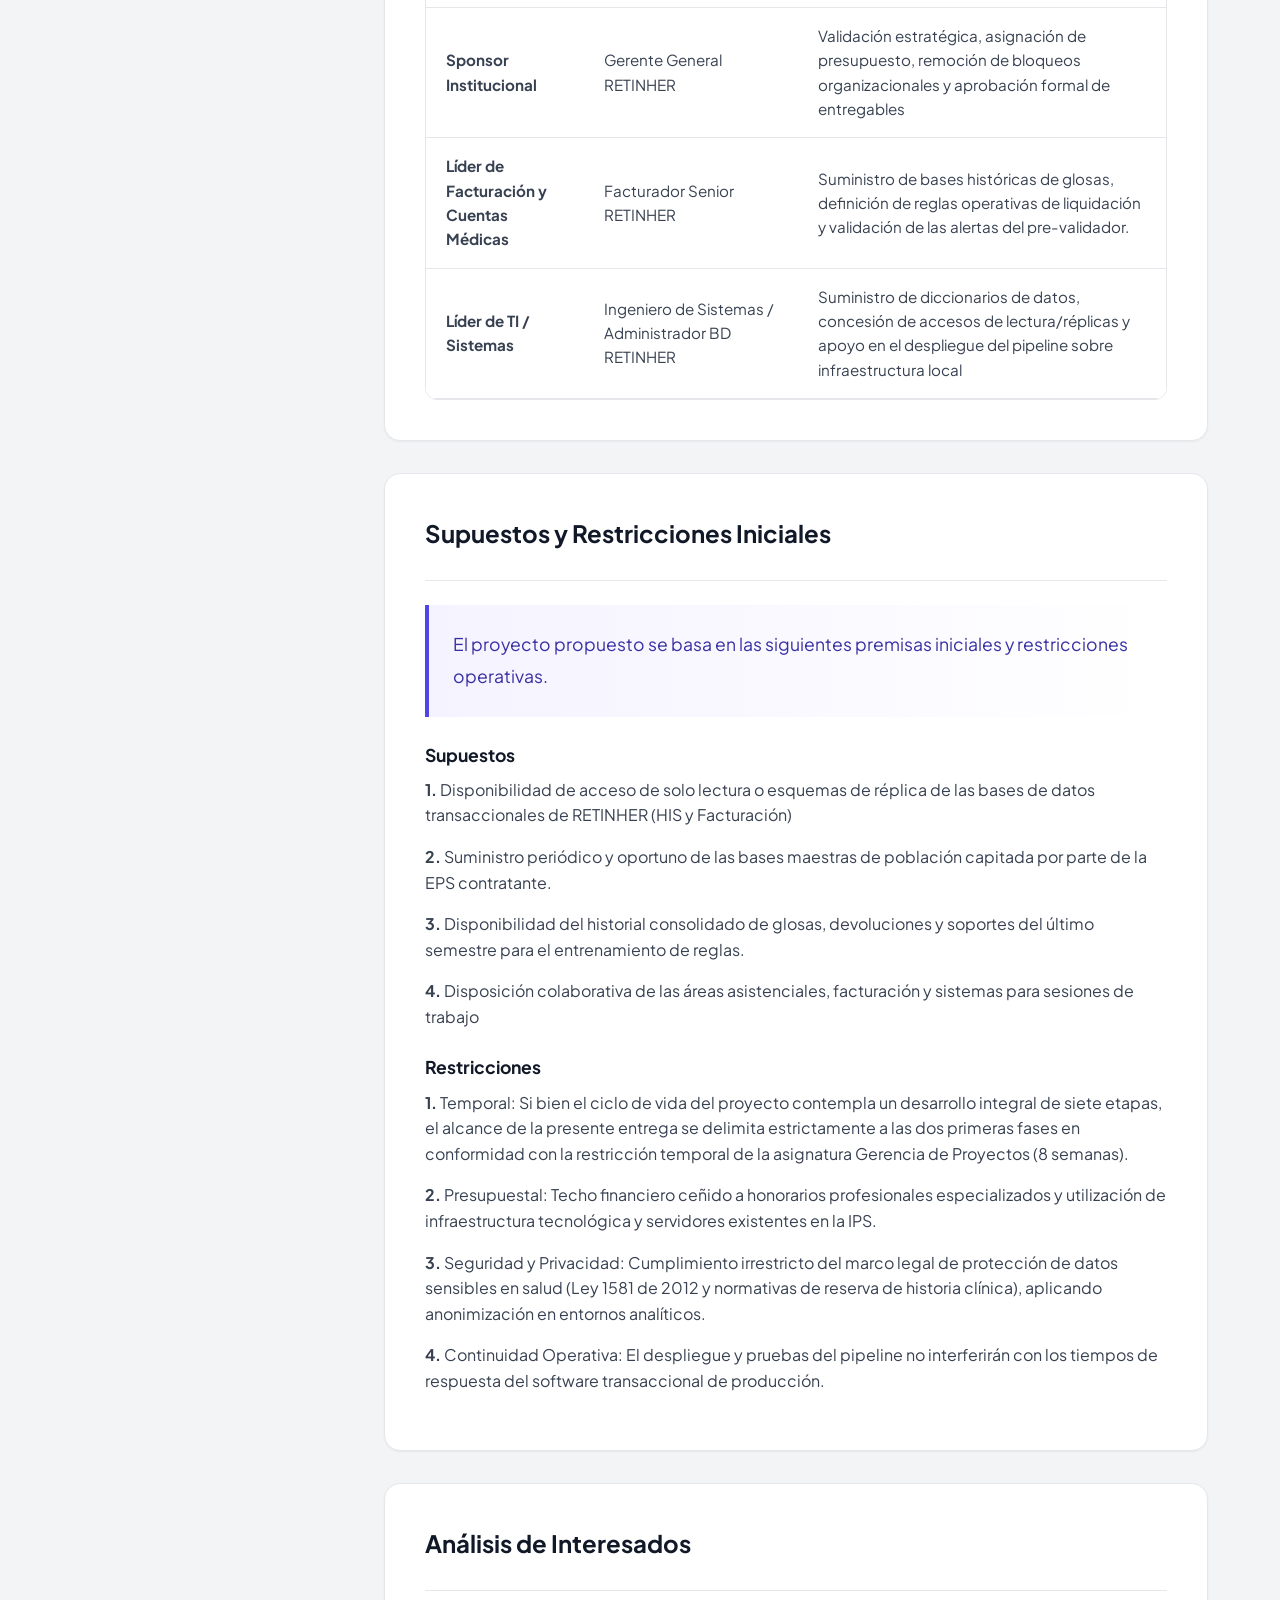
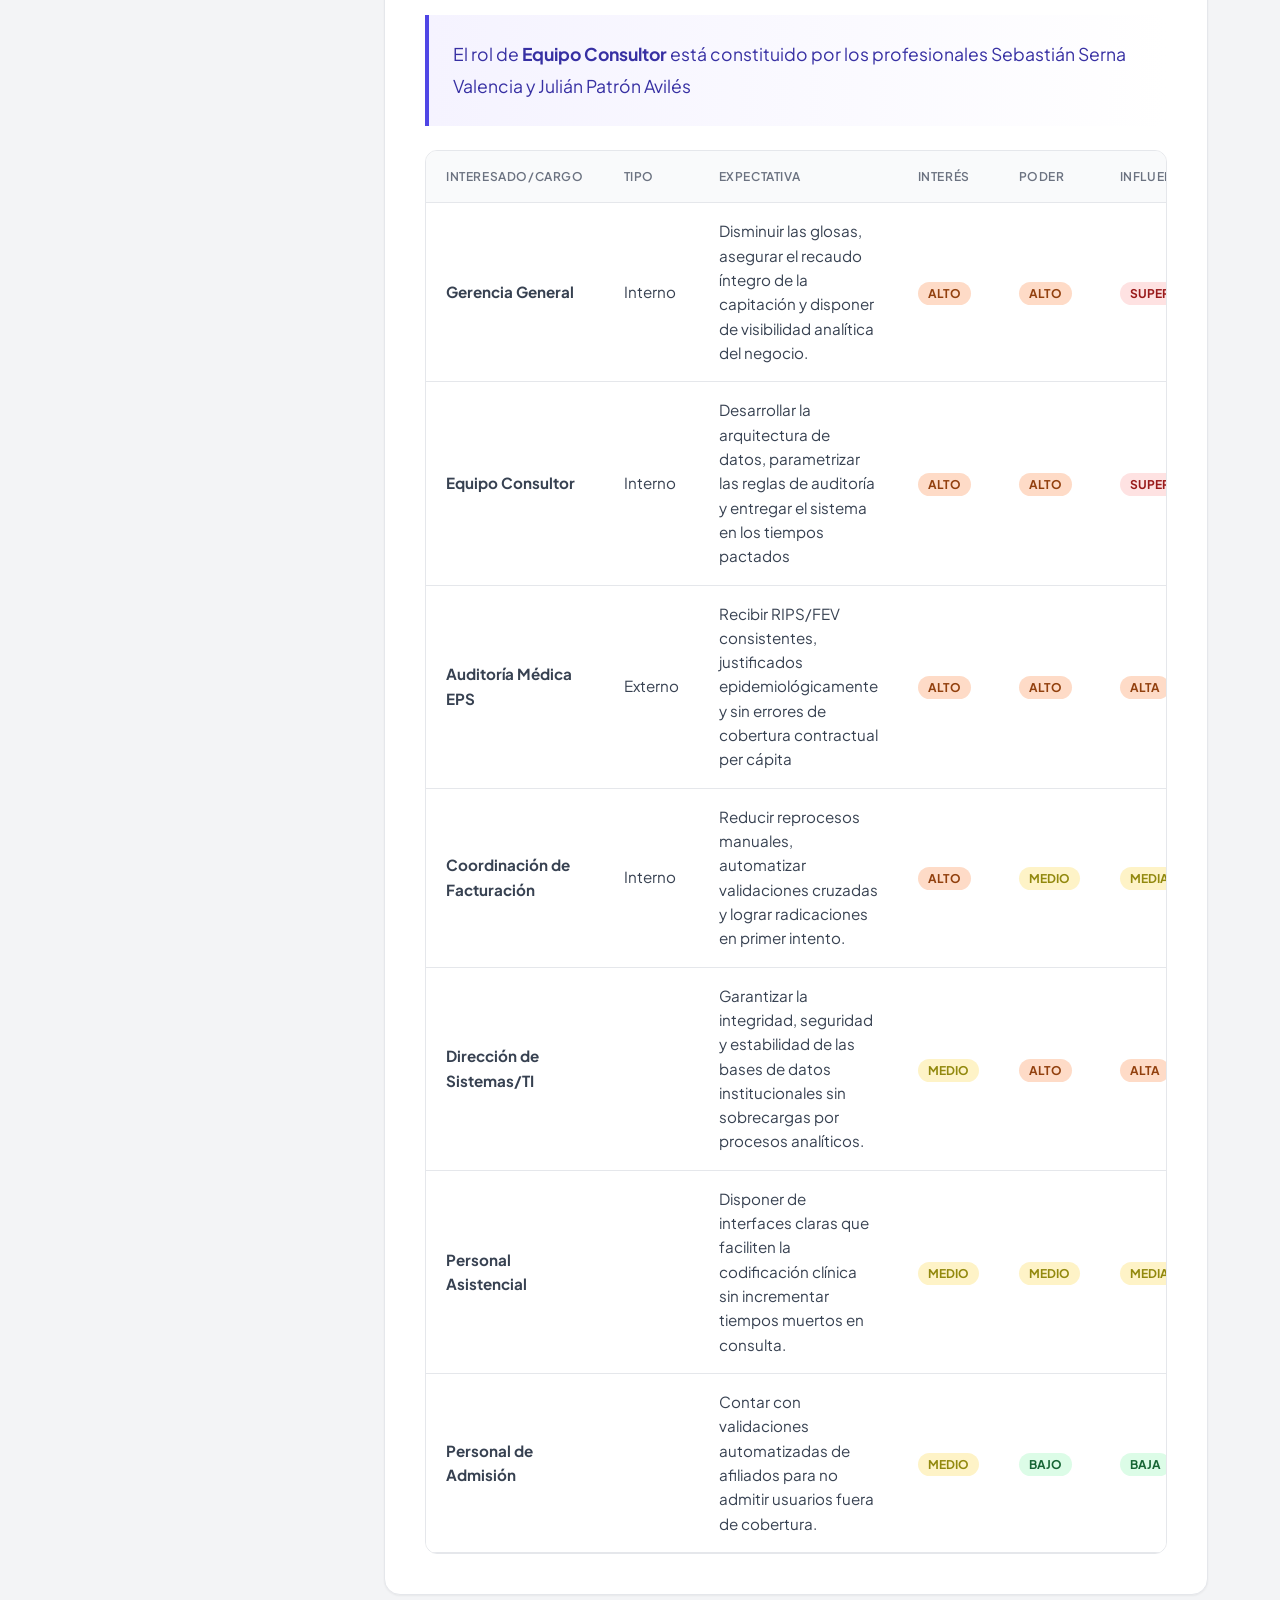
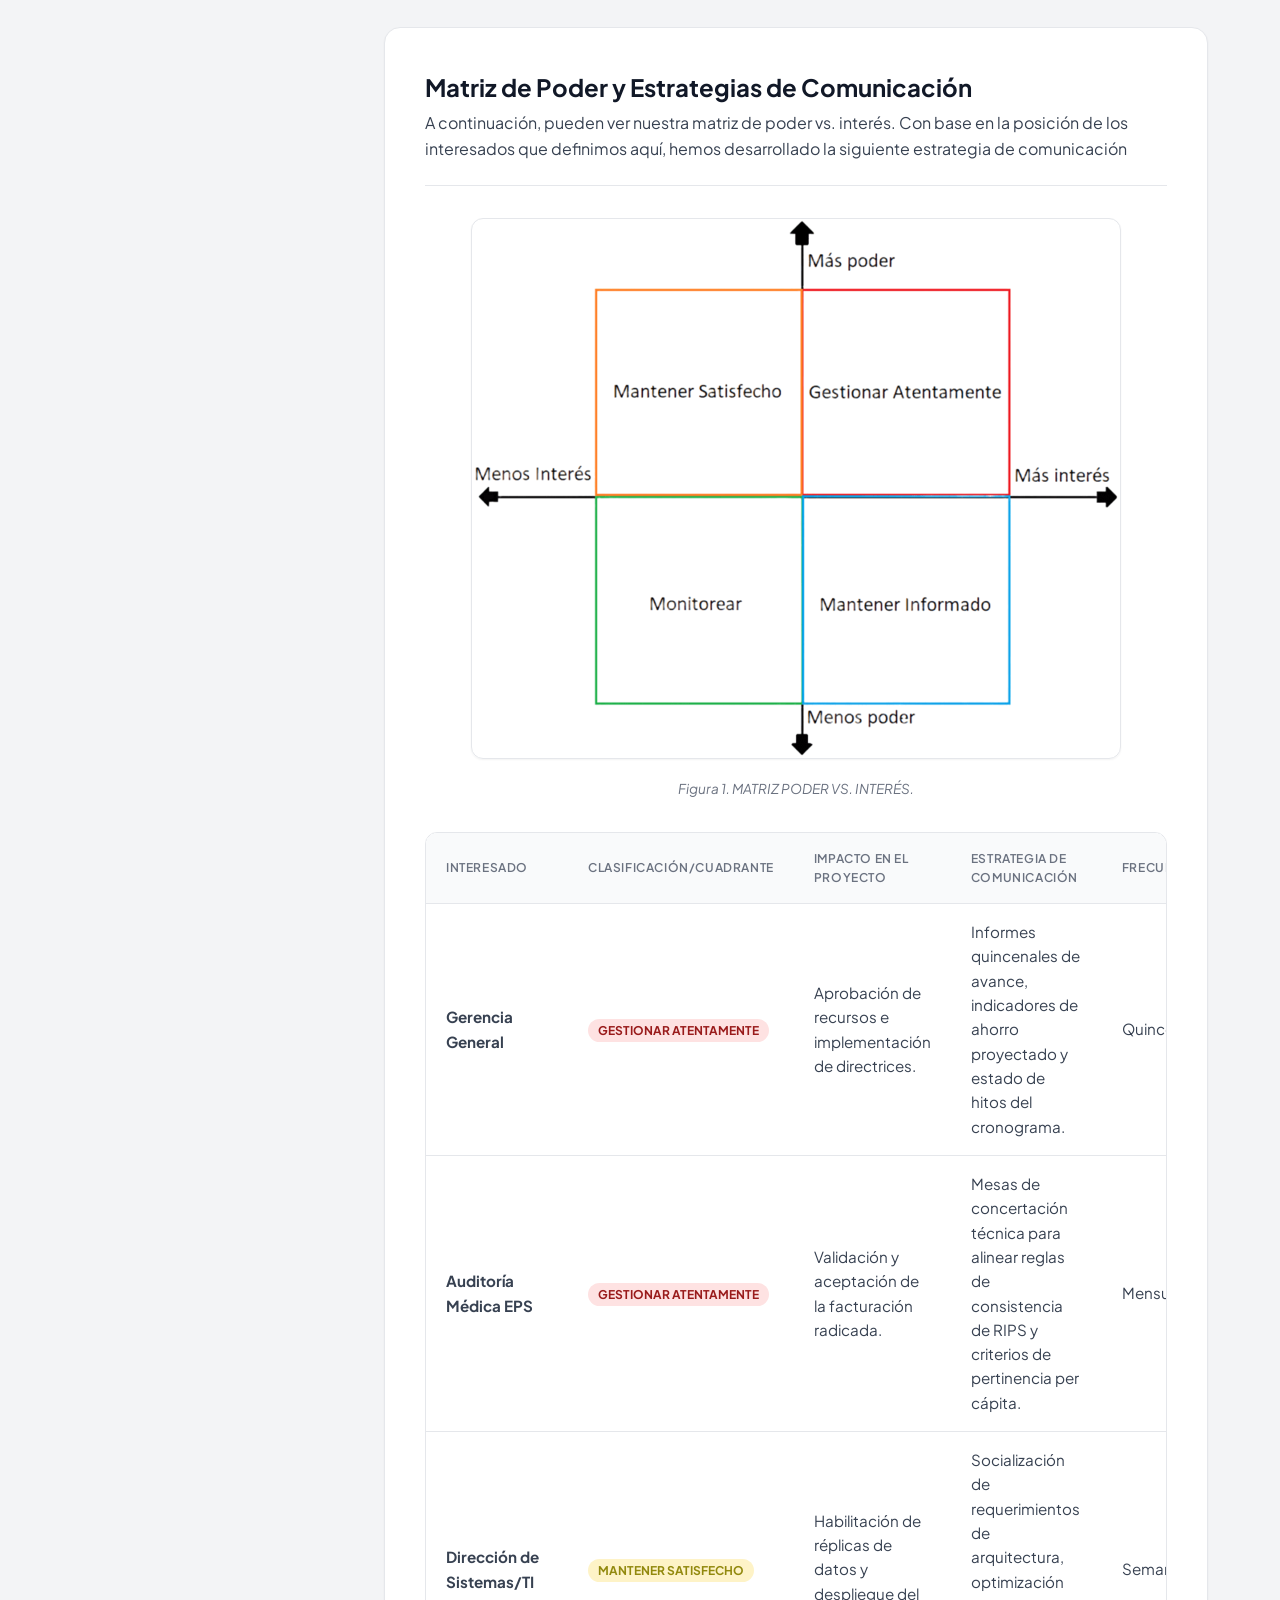
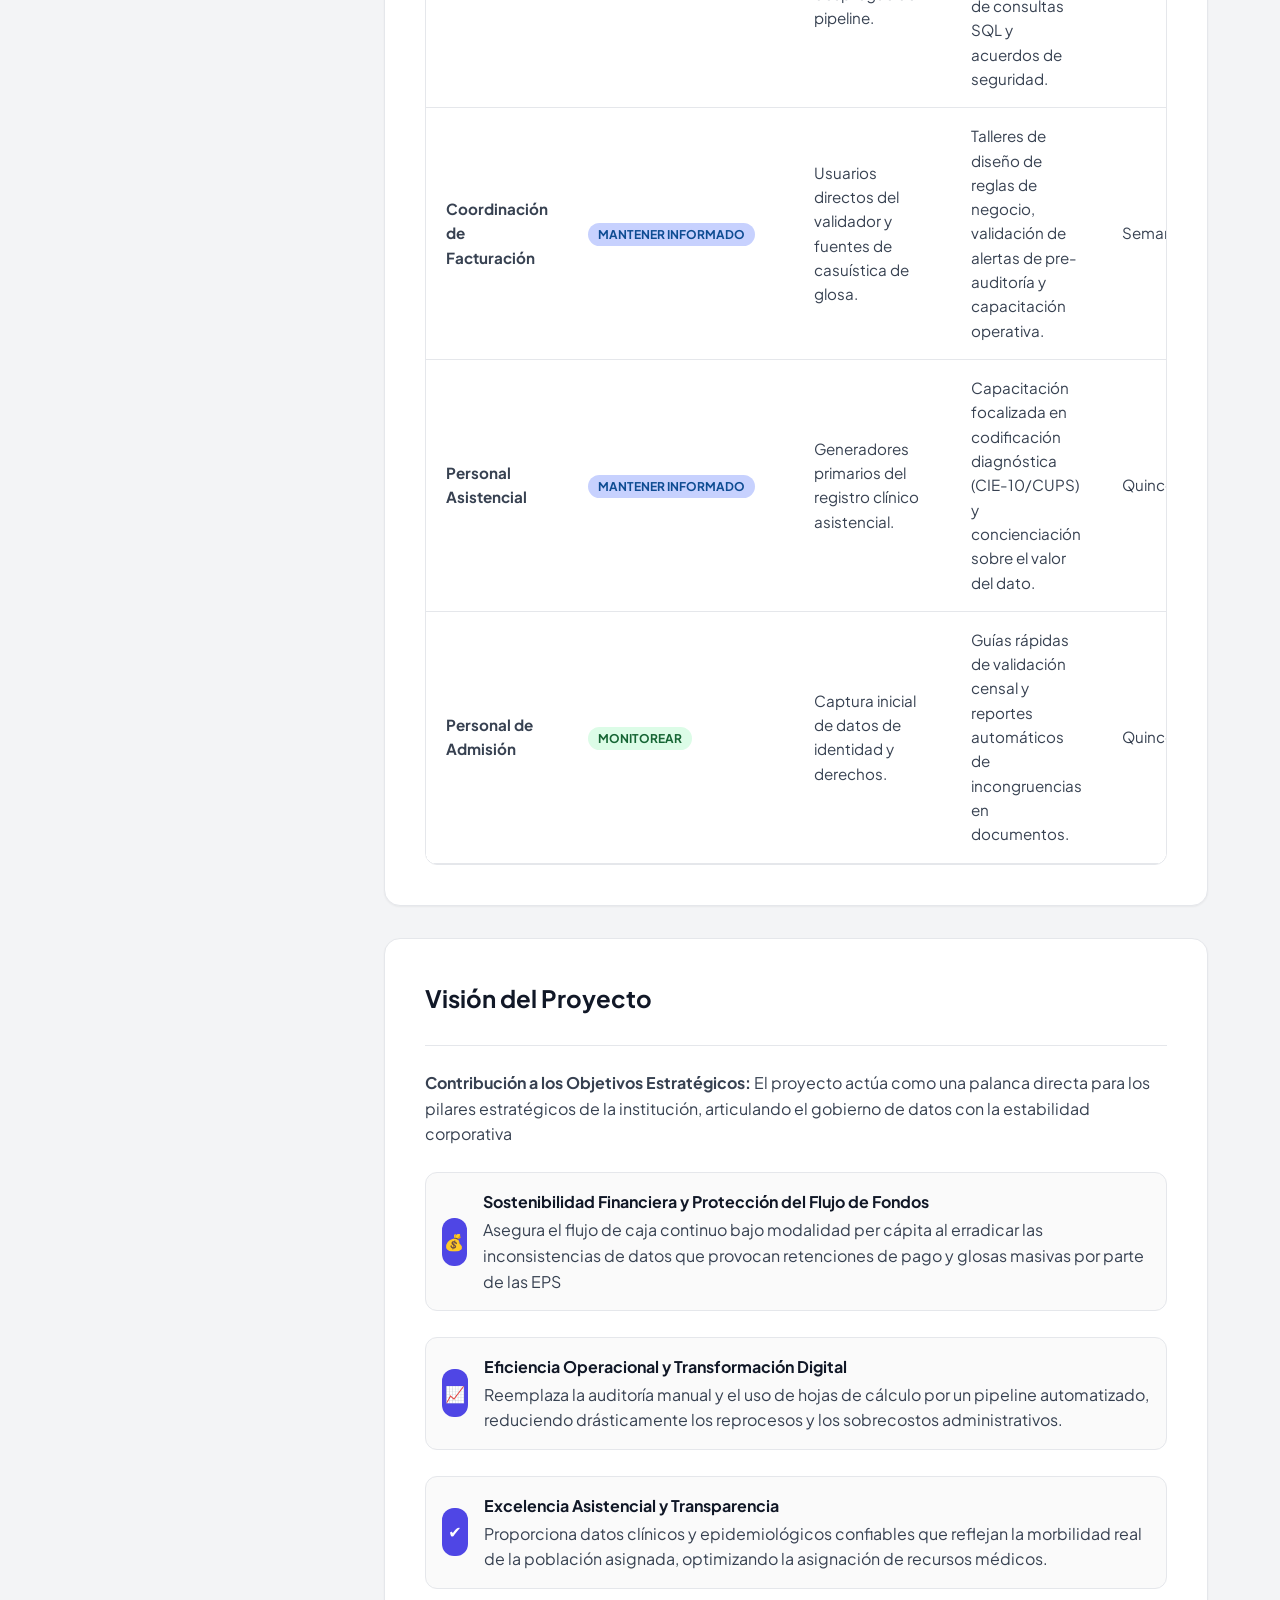
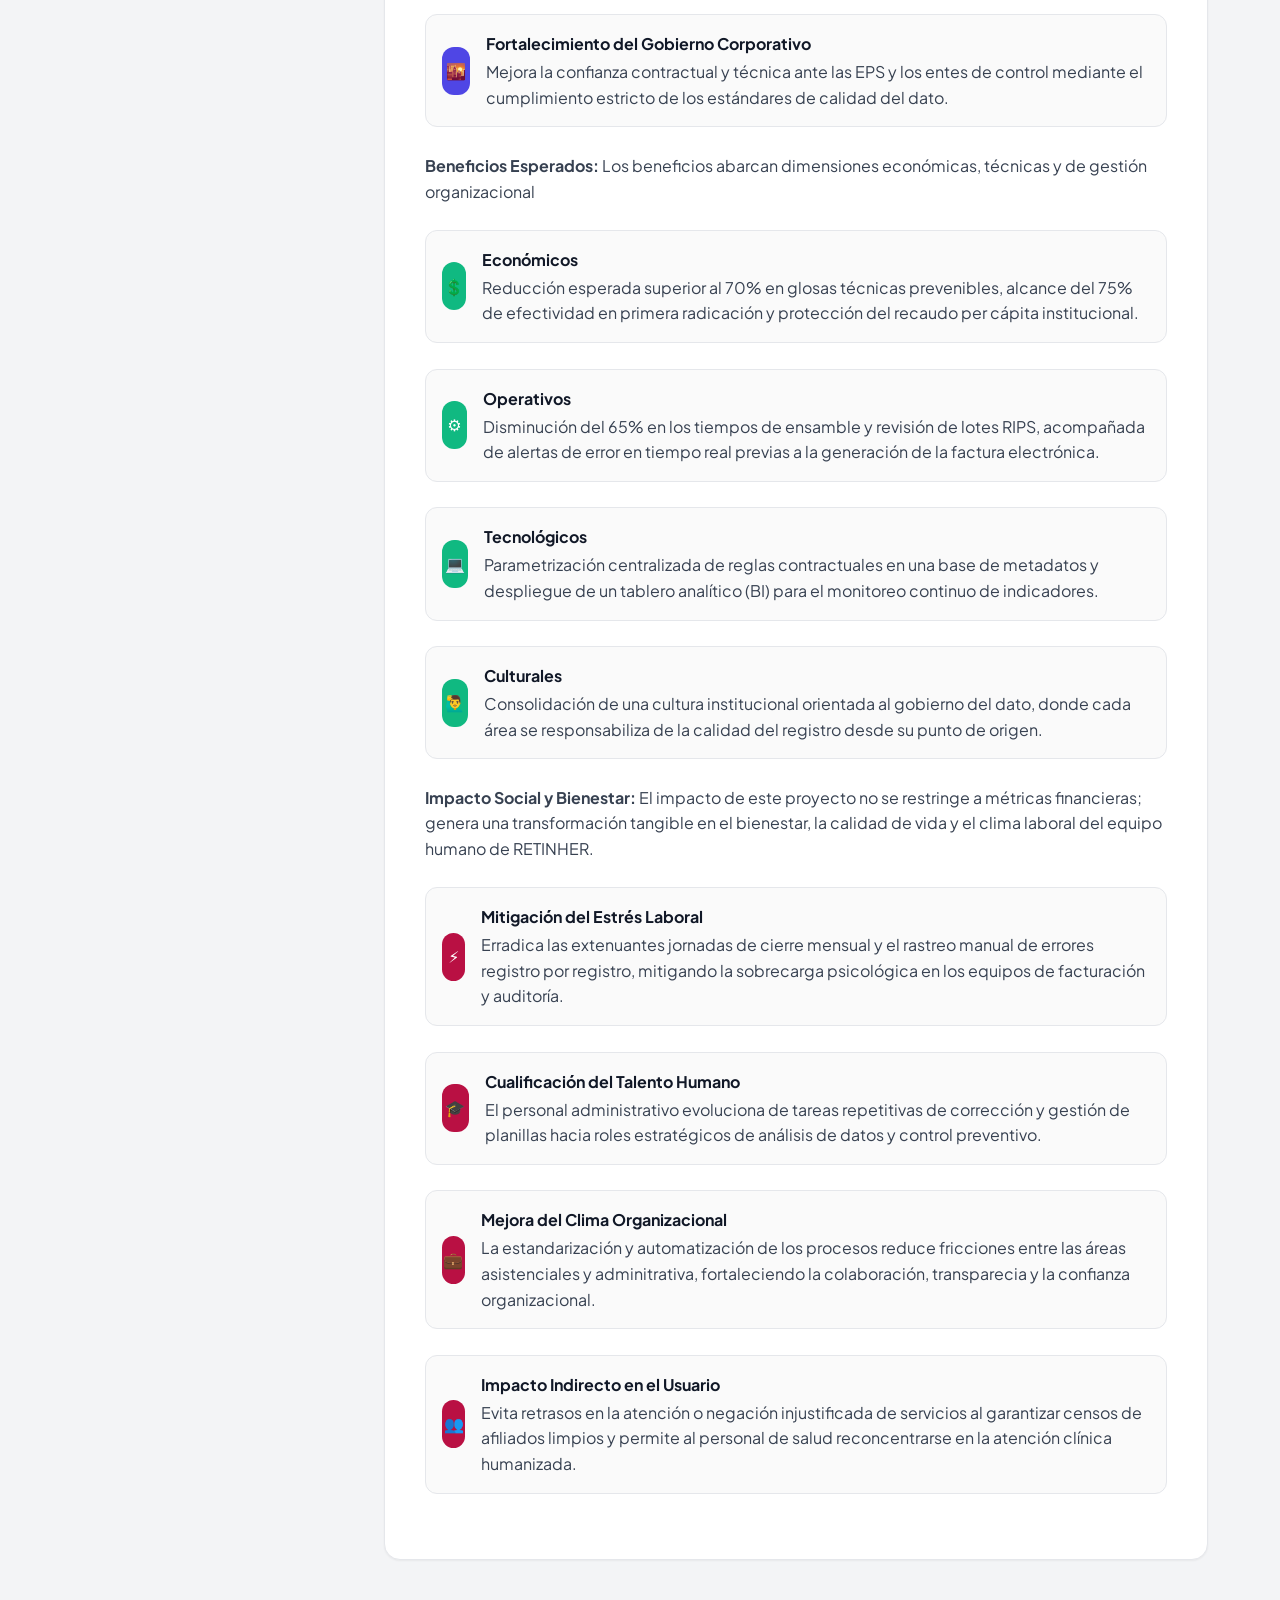
==== commit 973a9f61: "Add files via upload" ====
--- a/fase1.html
+++ b/fase1.html
@@ -1,19 +1,22 @@
 <!DOCTYPE html>
 <html lang="es">
+
 <head>
     <meta charset="UTF-8">
     <meta name="viewport" content="width=device-width, initial-scale=1.0">
     <title>Fase 1: Iniciación | ESEIT - RETINHER</title>
     <link rel="stylesheet" href="styles.css">
-    <link href="https://fonts.googleapis.com/css2?family=Plus+Jakarta+Sans:wght@400;500;600;700;800&display=swap" rel="stylesheet">
+    <link href="https://fonts.googleapis.com/css2?family=Plus+Jakarta+Sans:wght@400;500;600;700;800&display=swap"
+        rel="stylesheet">
 </head>
+
 <body>
     <nav class="glass-nav">
         <div class="nav-content">
             <div class="logo-area">
                 <!-- NUEVO: Botón Hamburguesa para Móviles -->
                 <button id="mobile-menu-btn" class="hamburger-btn">☰</button>
-            
+
                 <div class="logo-icon">E</div>
                 <span class="logo-text">ESEIT <span class="fw-light">/ PMBOK</span></span>
             </div>
@@ -66,7 +69,8 @@
                             <a href="fase1.html#asignacion" class="nav-pill">Asignación de Roles</a>
                             <a href="fase1.html#supuestos" class="nav-pill">Supuestos y Restricciones</a>
                             <a href="fase1.html#interesados" class="nav-pill">Análisis de Interesados</a>
-                            <a href="fase1.html#comunicacion" class="nav-pill">Matriz de Poder y Estrategias de Comunicación</a>
+                            <a href="fase1.html#comunicacion" class="nav-pill">Matriz de Poder y Estrategias de
+                                Comunicación</a>
                             <a href="fase1.html#vision" class="nav-pill">Visión del Proyecto</a>
                         </div>
                     </div>
@@ -78,7 +82,11 @@
                             <button class="toggle-btn"><span class="toggle-icon">-</span></button>
                         </div>
                         <div class="nav-items">
-                            <a href="fase2.html" class="nav-pill">Alcance, WBS y Cronograma</a>
+                            <a href="fase2.html#alcance" class="nav-pill">Alcance del Proyecto</a>
+                            <a href="fase2.html#wbs" class="nav-pill">Work Breakdown Structure(WBS)</a>
+                            <a href="fase2.html#cronograma" class="nav-pill">Cronograma y Diagrama de Gantt</a>
+                            <a href="fase2.html#presupuesto" class="nav-pill">Presupuestos</a>
+                            <a href="fase2.html#matriz-riesgos" class="nav-pill">Gestión de Riesgos</a>
                         </div>
                     </div>
 
@@ -92,13 +100,13 @@
                             <a href="fase3.html" class="nav-pill">Ejecución e Impacto</a>
                         </div>
                     </div>
-                </nav>  
+                </nav>
             </div>
         </aside>
 
         <!-- CONTENIDO -->
         <main class="content-area">
-            
+
             <section id="acta" class="content-card">
                 <div class="card-header">
                     <h2>Acta de Constitución</h2>
@@ -107,110 +115,201 @@
                 <div class="text-content">
                     <h3>Contexto del Problema</h3>
                     <p>
-                        RETINHER opera contratos bajo modalidad per cápita con Entidades Promotoras de Salud (EPS). En este modelo de contratación, la legalización y liquidación del ingreso depende de la presentación mensual de 
-                        los Registros Individuales de Prestación de Servicios de Salud (RIPS) articulados a la Factura Electrónica de Venta (FEV).
-                    </p>
-                    <p>
-                        Actualmente, el proceso se gestiona bajo un esquema de control reactivo y manual: la auditoría del pagador detecta omisiones demográficas, inconsistencias en codificación diagnóstica (CIE-10), incoherencias 
-                        con tecnologías en salud (CUPS/CUM) y discrepancias frente a la base censal contratada. Esto ocasiona retenciones masivas de cartera, elevados costos operativos en reprocesos manuales y riesgo de glosas y 
+                        RETINHER opera contratos bajo modalidad per cápita con Entidades Promotoras de Salud (EPS). En
+                        este modelo de contratación, la legalización y liquidación del ingreso depende de la
+                        presentación mensual de
+                        los Registros Individuales de Prestación de Servicios de Salud (RIPS) articulados a la Factura
+                        Electrónica de Venta (FEV).
+                    </p>
+                    <p>
+                        Actualmente, el proceso se gestiona bajo un esquema de control reactivo y manual: la auditoría
+                        del pagador detecta omisiones demográficas, inconsistencias en codificación diagnóstica
+                        (CIE-10), incoherencias
+                        con tecnologías en salud (CUPS/CUM) y discrepancias frente a la base censal contratada. Esto
+                        ocasiona retenciones masivas de cartera, elevados costos operativos en reprocesos manuales y
+                        riesgo de glosas y
                         sanciones contractuales.
                     </p>
                     <p>
-                        El proyecto justifica la adopción de principios de Gobierno del Dato, Pipelines ETL e Ingeniería Analítica para sustituir las revisiones manuales tardías por un modelo automatizado y preventivo que asegure 
+                        El proyecto justifica la adopción de principios de Gobierno del Dato, Pipelines ETL e Ingeniería
+                        Analítica para sustituir las revisiones manuales tardías por un modelo automatizado y preventivo
+                        que asegure
                         la calidad de la información desde su captura hasta su radicación formal ante el pagador
                     </p>
 
                     <h3>Objetivo General</h3>
                     <p>
-                        Diseñar e implementar un sistema integral de aseguramiento y gobernanza de la calidad del dato (Data Quality Framework) para el ciclo de facturación y radicación de cuentas en RETINHER bajo modalidad de capitación, 
-                        mediante el modelado del ciclo de vida del dato y el desarrollo de un pipeline automatizado de validación y detección temprana de anomalías sobre la data asistencial, contractual y poblacional, con el propósito de 
-                        la consistencia multidimensional de la información RIPS/FEV, reducir a cero los errores internos prevenibles y mitigar el riesgo de devoluciones y glosas atribuibles a la institución.
+                        Diseñar e implementar un sistema integral de aseguramiento y gobernanza de la calidad del dato
+                        (Data Quality Framework) para el ciclo de facturación y radicación de cuentas en RETINHER bajo
+                        modalidad de capitación,
+                        mediante el modelado del ciclo de vida del dato y el desarrollo de un pipeline automatizado de
+                        validación y detección temprana de anomalías sobre la data asistencial, contractual y
+                        poblacional, con el propósito de
+                        la consistencia multidimensional de la información RIPS/FEV, reducir a cero los errores internos
+                        prevenibles y mitigar el riesgo de devoluciones y glosas atribuibles a la institución.
                     </p>
 
                     <h3>Objetivos Específicos</h3>
                     <p>
-                        <b>1.</b> Mapear el linaje y ciclo de vida del dato (Data Lineage): Caracterizar el flujo de información asistencial y administrativa desde la admisión hasta la generación de RIPS/FEV, identificando puntos críticos de degradación del dato.
-                    </p>
-                    <p>
-                        <b>2.</b> Modelar y priorizar los riesgos de calidad de la información: Cuantificar y categorizar los riesgos que generan glosas bajo las dimensiones de completitud, conformidad, consistencia lógica, unicidad y oportunidad.
-                    </p>
-                    <p>
-                        <b>3.</b> Desarrollar un motor de conciliación de población capitada (Record Linkage): Automatizar el cruce de las bases de datos maestras de afiliados de la EPS contra los registros asistenciales de RETINHER.
-                    </p>
-                    <p>
-                        <b>4.</b> Estructurar un repositorio de metadatos de condiciones contractuales: Centralizar las reglas de negocio (CUPS incluidos/excluidos, tarifas, topes) en un catálogo digital interoperable.
-                    </p>
-                    <p>
-                        <b>5.</b> Diseñar e implementar el pipeline validador Pre-RIPS/FEV: Construir un motor algorítmico de pre-auditoría de reglas cruzadas antes del empaquetado y envío formal a la EPS.
-                    </p>
-                    <p>
-                        <b>6.</b> Implementar tableros de control analítico (Business Intelligence): Visualizar indicadores de consistencia, tasa de glosas proyectadas y efectividad de radicación.
-                    </p>
-                    <p>
-                        <b>7.</b> Establecer un ciclo de analítica prescriptiva y mejora continua: Realimentar las reglas del motor a partir del aprendizaje y análisis de causas de glosas históricas.
+                        <b>1.</b> Mapear el linaje y ciclo de vida del dato (Data Lineage): Caracterizar el flujo de
+                        información asistencial y administrativa desde la admisión hasta la generación de RIPS/FEV,
+                        identificando puntos críticos de degradación del dato.
+                    </p>
+                    <p>
+                        <b>2.</b> Modelar y priorizar los riesgos de calidad de la información: Cuantificar y
+                        categorizar los riesgos que generan glosas bajo las dimensiones de completitud, conformidad,
+                        consistencia lógica, unicidad y oportunidad.
+                    </p>
+                    <p>
+                        <b>3.</b> Desarrollar un motor de conciliación de población capitada (Record Linkage):
+                        Automatizar el cruce de las bases de datos maestras de afiliados de la EPS contra los registros
+                        asistenciales de RETINHER.
+                    </p>
+                    <p>
+                        <b>4.</b> Estructurar un repositorio de metadatos de condiciones contractuales: Centralizar las
+                        reglas de negocio (CUPS incluidos/excluidos, tarifas, topes) en un catálogo digital
+                        interoperable.
+                    </p>
+                    <p>
+                        <b>5.</b> Diseñar e implementar el pipeline validador Pre-RIPS/FEV: Construir un motor
+                        algorítmico de pre-auditoría de reglas cruzadas antes del empaquetado y envío formal a la EPS.
+                    </p>
+                    <p>
+                        <b>6.</b> Implementar tableros de control analítico (Business Intelligence): Visualizar
+                        indicadores de consistencia, tasa de glosas proyectadas y efectividad de radicación.
+                    </p>
+                    <p>
+                        <b>7.</b> Establecer un ciclo de analítica prescriptiva y mejora continua: Realimentar las
+                        reglas del motor a partir del aprendizaje y análisis de causas de glosas históricas.
                     </p>
                 </div>
 
                 <div class="text-content">
                     <h3>Entregables</h3>
                     <p>
-                        <b>Primer entregable (Mapeo integral de procesos y trazabilidad del dato):</b> Implementación de un modelo de Data Lineage que permita reconstruir y documentar de extremo a extremo el ciclo de vida de la información clínico-administrativa, 
-                        desde su captura y generación en los procesos asistenciales y administrativos, hasta su transformación, integración, consolidación y consumo en los procesos contables y de facturación. Este modelo comprenderá la identificación de 
-                        las fuentes de información, sistemas y aplicaciones involucradas, flujos de integración, estructuras y transformaciones de datos, reglas de negocio, dependencias tecnológicas, entradas y salidas de cada proceso y puntos de control. 
-                        Asimismo, permitirá localizar los puntos de quiebre o zonas de degradación del dato, donde puedan presentarse inconsistencias, pérdida de información, duplicidad, transformación no controlada o ausencia de trazabilidad.
-                        Con este desarrollo, se busca disponer de una visión integral y verificable del recorrido del dato dentro de la institución, estableciendo dónde se origina, cómo se transforma, por qué sistemas transita, dónde se utiliza y en qué 
-                        puntos se puede comprometer su calidad, integridad y confiabilidad. 
-                    </p>
-
-                    <p>
-                        <b>Segundo entregable (Matriz y modelo de gestión de riesgos de calidad del dato):</b> Implementación de un modelo integral para la identificación, clasificación, valoración y gestión de los riesgos asociados a la calidad de la información en 
-                        el proceso de facturación, tomando como referencia las dimensiones y principios establecidos en el marco DAMA-DMBOK. El desarrollo comprenderá la identificación y ponderación de los factores de riesgo que puedan afectar la confiabilidad 
-                        de la información, evaluando su probabilidad de ocurrencia y nivel de impacto financiero, operativo o contractual, particularmente frente a deficiencias de completitud, conformidad, consistencia, unicidad y oportunidad del dato. Para 
-                        cada riesgo identificado se establecerán sus causas, consecuencias, nivel de criticidad y puntos del proceso en los que puede materializarse.
-                        Asimismo, el modelo contemplará la definición y trazabilidad de los controles preventivos, detectivos y mitigantes requeridos a lo largo de la cadena operativa, permitiendo establecer mecanismos concretos para reducir la probabilidad de 
-                        ocurrencia de los riesgos, detectar oportunamente las desviaciones y mitigar sus efectos sobre la integridad de la información y los resultados del proceso de facturación.
-                        Con ello se busca disponer de una visión estructurada y cuantificable del riesgo asociado a la calidad del dato, que permita priorizar intervenciones, fortalecer los controles existentes y orientar acciones de mejora sobre aquellos puntos 
-                        de la cadena donde una deficiencia de información pueda generar mayores impactos financieros, operativos o contractuales.
-                    </p>
-
-                    <p>
-                        <b>Tercer entregable (Motor algorítmico de conciliación poblacional):</b> Desarrollar e implementar un motor algorítmico de conciliación poblacional (<i>Record Linkage Engine</i>) que permita ejecutar de forma automatizada y periódica el cruce masivo 
-                        entre las bases censales maestras de usuarios capitados suministradas por la EPS y los registros de atenciones asistenciales de RETINHER. Este motor comprenderá la aplicación de mecanismos de identificación, homologación y conciliación 
-                        de registros, orientados a detectar discrepancias en la información demográfica, pacientes no adscritos, duplicidades y registros huérfanos, así como otras inconsistencias que puedan afectar la correspondencia entre la población 
-                        contratada y los servicios efectivamente registrados. Con este desarrollo, se busca disponer de un mecanismo automatizado de control previo que permita identificar y gestionar oportunamente las inconsistencias poblacionales antes de 
+                        <b>Primer entregable (Mapeo integral de procesos y trazabilidad del dato):</b> Implementación de
+                        un modelo de Data Lineage que permita reconstruir y documentar de extremo a extremo el ciclo de
+                        vida de la información clínico-administrativa,
+                        desde su captura y generación en los procesos asistenciales y administrativos, hasta su
+                        transformación, integración, consolidación y consumo en los procesos contables y de facturación.
+                        Este modelo comprenderá la identificación de
+                        las fuentes de información, sistemas y aplicaciones involucradas, flujos de integración,
+                        estructuras y transformaciones de datos, reglas de negocio, dependencias tecnológicas, entradas
+                        y salidas de cada proceso y puntos de control.
+                        Asimismo, permitirá localizar los puntos de quiebre o zonas de degradación del dato, donde
+                        puedan presentarse inconsistencias, pérdida de información, duplicidad, transformación no
+                        controlada o ausencia de trazabilidad.
+                        Con este desarrollo, se busca disponer de una visión integral y verificable del recorrido del
+                        dato dentro de la institución, estableciendo dónde se origina, cómo se transforma, por qué
+                        sistemas transita, dónde se utiliza y en qué
+                        puntos se puede comprometer su calidad, integridad y confiabilidad.
+                    </p>
+
+                    <p>
+                        <b>Segundo entregable (Matriz y modelo de gestión de riesgos de calidad del dato):</b>
+                        Implementación de un modelo integral para la identificación, clasificación, valoración y gestión
+                        de los riesgos asociados a la calidad de la información en
+                        el proceso de facturación, tomando como referencia las dimensiones y principios establecidos en
+                        el marco DAMA-DMBOK. El desarrollo comprenderá la identificación y ponderación de los factores
+                        de riesgo que puedan afectar la confiabilidad
+                        de la información, evaluando su probabilidad de ocurrencia y nivel de impacto financiero,
+                        operativo o contractual, particularmente frente a deficiencias de completitud, conformidad,
+                        consistencia, unicidad y oportunidad del dato. Para
+                        cada riesgo identificado se establecerán sus causas, consecuencias, nivel de criticidad y puntos
+                        del proceso en los que puede materializarse.
+                        Asimismo, el modelo contemplará la definición y trazabilidad de los controles preventivos,
+                        detectivos y mitigantes requeridos a lo largo de la cadena operativa, permitiendo establecer
+                        mecanismos concretos para reducir la probabilidad de
+                        ocurrencia de los riesgos, detectar oportunamente las desviaciones y mitigar sus efectos sobre
+                        la integridad de la información y los resultados del proceso de facturación.
+                        Con ello se busca disponer de una visión estructurada y cuantificable del riesgo asociado a la
+                        calidad del dato, que permita priorizar intervenciones, fortalecer los controles existentes y
+                        orientar acciones de mejora sobre aquellos puntos
+                        de la cadena donde una deficiencia de información pueda generar mayores impactos financieros,
+                        operativos o contractuales.
+                    </p>
+
+                    <p>
+                        <b>Tercer entregable (Motor algorítmico de conciliación poblacional):</b> Desarrollar e
+                        implementar un motor algorítmico de conciliación poblacional (<i>Record Linkage Engine</i>) que
+                        permita ejecutar de forma automatizada y periódica el cruce masivo
+                        entre las bases censales maestras de usuarios capitados suministradas por la EPS y los registros
+                        de atenciones asistenciales de RETINHER. Este motor comprenderá la aplicación de mecanismos de
+                        identificación, homologación y conciliación
+                        de registros, orientados a detectar discrepancias en la información demográfica, pacientes no
+                        adscritos, duplicidades y registros huérfanos, así como otras inconsistencias que puedan afectar
+                        la correspondencia entre la población
+                        contratada y los servicios efectivamente registrados. Con este desarrollo, se busca disponer de
+                        un mecanismo automatizado de control previo que permita identificar y gestionar oportunamente
+                        las inconsistencias poblacionales antes de
                         avanzar hacia la consolidación y generación de la factura.
                     </p>
 
                     <p>
-                        <b>Cuarto entregable (Catálogo digital de metadatos y reglas contractuales):</b> Desarrollar e implementar un catálogo digital de metadatos y reglas contractuales que permita centralizar, estructurar y estandarizar las condiciones establecidas en 
-                        los acuerdos de voluntades pactados con el pagador. Este catálogo comprenderá la parametrización de las tecnologías autorizadas mediante códigos CUPS, los medicamentos incluidos mediante códigos CUM, las exclusiones asociadas a la 
-                        modalidad de contratación per cápita, las tarifas vigentes, los topes operativos, las condiciones contractuales y los soportes documentales requeridos para la facturación. Asimismo, contemplará la organización de esta información 
-                        bajo un esquema de metadatos estructurado e interoperable, que permita su consulta y consumo directo por los diferentes motores analíticos y mecanismos automatizados de validación de la institución. Con este desarrollo, se busca 
-                        disponer de una fuente única, estandarizada y trazable de las condiciones contractuales que facilite su aplicación consistente durante los procesos de validación y facturación.
-                    </p>
-
-                    <p>
-                        <b>Quinto entregable (Pipeline automatizado de validación y detección temprana de anomalías Pre-RIPS/FEV):</b> Diseñar y desplegar un pipeline automatizado de validación y detección temprana de anomalías (<i>Pre-RIPS/FEV</i>) que opere 
-                        como una compuerta analítica de calidad previa al empaquetado y generación final de la factura. Este pipeline comprenderá la ejecución sistemática de reglas lógicas y cruces clínico-administrativos orientados a verificar la congruencia 
-                        entre diagnósticos CIE-10, procedimientos CUPS, rangos de edad, sexo y demás variables relevantes para la consistencia de los registros, así como la validación de su integridad estructural frente a los esquemas técnicos y condiciones 
-                        exigidas para la factura electrónica de venta en salud. Con este desarrollo, se busca identificar y gestionar de manera anticipada las inconsistencias, omisiones y anomalías presentes en los lotes de información, reduciendo la probabilidad 
+                        <b>Cuarto entregable (Catálogo digital de metadatos y reglas contractuales):</b> Desarrollar e
+                        implementar un catálogo digital de metadatos y reglas contractuales que permita centralizar,
+                        estructurar y estandarizar las condiciones establecidas en
+                        los acuerdos de voluntades pactados con el pagador. Este catálogo comprenderá la parametrización
+                        de las tecnologías autorizadas mediante códigos CUPS, los medicamentos incluidos mediante
+                        códigos CUM, las exclusiones asociadas a la
+                        modalidad de contratación per cápita, las tarifas vigentes, los topes operativos, las
+                        condiciones contractuales y los soportes documentales requeridos para la facturación. Asimismo,
+                        contemplará la organización de esta información
+                        bajo un esquema de metadatos estructurado e interoperable, que permita su consulta y consumo
+                        directo por los diferentes motores analíticos y mecanismos automatizados de validación de la
+                        institución. Con este desarrollo, se busca
+                        disponer de una fuente única, estandarizada y trazable de las condiciones contractuales que
+                        facilite su aplicación consistente durante los procesos de validación y facturación.
+                    </p>
+
+                    <p>
+                        <b>Quinto entregable (Pipeline automatizado de validación y detección temprana de anomalías
+                            Pre-RIPS/FEV):</b> Diseñar y desplegar un pipeline automatizado de validación y detección
+                        temprana de anomalías (<i>Pre-RIPS/FEV</i>) que opere
+                        como una compuerta analítica de calidad previa al empaquetado y generación final de la factura.
+                        Este pipeline comprenderá la ejecución sistemática de reglas lógicas y cruces
+                        clínico-administrativos orientados a verificar la congruencia
+                        entre diagnósticos CIE-10, procedimientos CUPS, rangos de edad, sexo y demás variables
+                        relevantes para la consistencia de los registros, así como la validación de su integridad
+                        estructural frente a los esquemas técnicos y condiciones
+                        exigidas para la factura electrónica de venta en salud. Con este desarrollo, se busca
+                        identificar y gestionar de manera anticipada las inconsistencias, omisiones y anomalías
+                        presentes en los lotes de información, reduciendo la probabilidad
                         de devoluciones, rechazos y glosas asociadas a errores detectables antes de la radicación.
                     </p>
 
                     <p>
-                        <b>Sexto entregable (Tablero de control y analítica visual):</b> Desarrollar un tablero de control y analítica visual (<i>Business Intelligence Dashboard</i>) orientado al monitoreo integral del ciclo de facturación y de los principales indicadores 
-                        asociados a la calidad de los datos. Este tablero comprenderá la consolidación y visualización de indicadores relacionados con la consistencia de los lotes procesados, el índice integral de calidad del dato, las proyecciones de riesgo de glosa 
-                        técnica y la tasa de efectividad en la aceptación de cuentas durante la primera radicación ante la EPS, entre otros indicadores relevantes para la gestión del proceso. Asimismo, permitirá disponer de mecanismos de consulta, seguimiento y análisis 
-                        que faciliten la identificación de tendencias, desviaciones y puntos críticos a lo largo de la operación. Con este desarrollo, se busca proporcionar una herramienta de monitoreo y toma de decisiones que permita realizar seguimiento oportuno al desempeño 
-                        del proceso de facturación, anticipar riesgos y orientar acciones de mejora sobre la calidad de la información.
-                    </p>
-
-                    <p>
-                        <b>Séptimo entregable (Marco de mejora continua y analítica diagnóstica de glosas):</b> Desarrollar e implementar un marco metodológico y analítico de mejora continua que permita procesar y analizar los históricos de devoluciones, respuestas a objeciones y glosas 
-                        aplicadas por el asegurador, con el propósito de identificar patrones recurrentes, causas raíz y puntos de origen asociados a las inconsistencias detectadas durante el proceso de facturación. Este marco comprenderá mecanismos de retroalimentación 
-                        orientados a ajustar y calibrar progresivamente las reglas del motor de validación, así como la generación de directrices correctivas dirigidas a los procesos y puntos de origen del registro clínico y administrativo dentro de la institución. Con este 
-                        desarrollo, se busca establecer un ciclo permanente de aprendizaje y retroalimentación que permita transformar el comportamiento histórico de las glosas en conocimiento accionable, fortaleciendo los controles preventivos y reduciendo progresivamente 
-                        la recurrencia de errores que afectan la calidad de la información y la efectividad de la facturación.
+                        <b>Sexto entregable (Tablero de control y analítica visual):</b> Desarrollar un tablero de
+                        control y analítica visual (<i>Business Intelligence Dashboard</i>) orientado al monitoreo
+                        integral del ciclo de facturación y de los principales indicadores
+                        asociados a la calidad de los datos. Este tablero comprenderá la consolidación y visualización
+                        de indicadores relacionados con la consistencia de los lotes procesados, el índice integral de
+                        calidad del dato, las proyecciones de riesgo de glosa
+                        técnica y la tasa de efectividad en la aceptación de cuentas durante la primera radicación ante
+                        la EPS, entre otros indicadores relevantes para la gestión del proceso. Asimismo, permitirá
+                        disponer de mecanismos de consulta, seguimiento y análisis
+                        que faciliten la identificación de tendencias, desviaciones y puntos críticos a lo largo de la
+                        operación. Con este desarrollo, se busca proporcionar una herramienta de monitoreo y toma de
+                        decisiones que permita realizar seguimiento oportuno al desempeño
+                        del proceso de facturación, anticipar riesgos y orientar acciones de mejora sobre la calidad de
+                        la información.
+                    </p>
+
+                    <p>
+                        <b>Séptimo entregable (Marco de mejora continua y analítica diagnóstica de glosas):</b>
+                        Desarrollar e implementar un marco metodológico y analítico de mejora continua que permita
+                        procesar y analizar los históricos de devoluciones, respuestas a objeciones y glosas
+                        aplicadas por el asegurador, con el propósito de identificar patrones recurrentes, causas raíz y
+                        puntos de origen asociados a las inconsistencias detectadas durante el proceso de facturación.
+                        Este marco comprenderá mecanismos de retroalimentación
+                        orientados a ajustar y calibrar progresivamente las reglas del motor de validación, así como la
+                        generación de directrices correctivas dirigidas a los procesos y puntos de origen del registro
+                        clínico y administrativo dentro de la institución. Con este
+                        desarrollo, se busca establecer un ciclo permanente de aprendizaje y retroalimentación que
+                        permita transformar el comportamiento histórico de las glosas en conocimiento accionable,
+                        fortaleciendo los controles preventivos y reduciendo progresivamente
+                        la recurrencia de errores que afectan la calidad de la información y la efectividad de la
+                        facturación.
                     </p>
 
                 </div>
@@ -233,31 +332,38 @@
                             <tr>
                                 <td><strong>Líder de Analítica y Datos</strong></td>
                                 <td>Ingeniero Informático</td>
-                                <td>Dirección de la arquitectura técnica, modelado de bases de datos, desarrollo del pipeline ETL de validación, construcción del motor de conciliación y despliegue del tablero de control (BI)</td>
+                                <td>Dirección de la arquitectura técnica, modelado de bases de datos, desarrollo del
+                                    pipeline ETL de validación, construcción del motor de conciliación y despliegue del
+                                    tablero de control (BI)</td>
                             </tr>
 
                             <tr>
                                 <td><strong>Líder Asistencial y Auditoría</strong></td>
                                 <td>Profesional de la Salud</td>
-                                <td>Modelado del proceso asistencial, codificación de reglas clínicas cruzadas (CIE-10 vs. CUPS), parametrización de condiciones contractuales per cápita, análisis de causas de glosas y diseño de controles preventivos.</td>
+                                <td>Modelado del proceso asistencial, codificación de reglas clínicas cruzadas (CIE-10
+                                    vs. CUPS), parametrización de condiciones contractuales per cápita, análisis de
+                                    causas de glosas y diseño de controles preventivos.</td>
                             </tr>
 
                             <tr>
                                 <td><strong>Sponsor Institucional</strong></td>
                                 <td>Gerente General RETINHER</td>
-                                <td>Validación estratégica, asignación de presupuesto, remoción de bloqueos organizacionales y aprobación formal de entregables</td>
+                                <td>Validación estratégica, asignación de presupuesto, remoción de bloqueos
+                                    organizacionales y aprobación formal de entregables</td>
                             </tr>
 
                             <tr>
                                 <td><strong>Líder de Facturación y Cuentas Médicas</strong></td>
                                 <td>Facturador Senior RETINHER</td>
-                                <td>Suministro de bases históricas de glosas, definición de reglas operativas de liquidación y validación de las alertas del pre-validador.</td>
+                                <td>Suministro de bases históricas de glosas, definición de reglas operativas de
+                                    liquidación y validación de las alertas del pre-validador.</td>
                             </tr>
 
                             <tr>
                                 <td><strong>Líder de TI / Sistemas</strong></td>
                                 <td>Ingeniero de Sistemas / Administrador BD RETINHER</td>
-                                <td>Suministro de diccionarios de datos, concesión de accesos de lectura/réplicas y apoyo en el despliegue del pipeline sobre infraestructura local</td>
+                                <td>Suministro de diccionarios de datos, concesión de accesos de lectura/réplicas y
+                                    apoyo en el despliegue del pipeline sobre infraestructura local</td>
                             </tr>
                         </tbody>
                     </table>
@@ -269,40 +375,52 @@
                     <h2>Supuestos y Restricciones Iniciales</h2>
                 </div>
                 <div class="vision-statement">
-                    <p>El proyecto propuesto se basa en las siguientes premisas iniciales y restricciones operativas.</p>
+                    <p>El proyecto propuesto se basa en las siguientes premisas iniciales y restricciones operativas.
+                    </p>
                 </div>
                 <div class="text-content">
                     <h3>Supuestos</h3>
                     <p>
-                        <b>1.</b> Disponibilidad de acceso de solo lectura o esquemas de réplica de las bases de datos transaccionales de RETINHER (HIS y Facturación)
-                    </p>
-
-                    <p>
-                        <b>2.</b> Suministro periódico y oportuno de las bases maestras de población capitada por parte de la EPS contratante.
-                    </p>
-
-                    <p>
-                        <b>3.</b> Disponibilidad del historial consolidado de glosas, devoluciones y soportes del último semestre para el entrenamiento de reglas.
-                    </p>
-
-                    <p>
-                        <b>4.</b> Disposición colaborativa de las áreas asistenciales, facturación y sistemas para sesiones de trabajo
+                        <b>1.</b> Disponibilidad de acceso de solo lectura o esquemas de réplica de las bases de datos
+                        transaccionales de RETINHER (HIS y Facturación)
+                    </p>
+
+                    <p>
+                        <b>2.</b> Suministro periódico y oportuno de las bases maestras de población capitada por parte
+                        de la EPS contratante.
+                    </p>
+
+                    <p>
+                        <b>3.</b> Disponibilidad del historial consolidado de glosas, devoluciones y soportes del último
+                        semestre para el entrenamiento de reglas.
+                    </p>
+
+                    <p>
+                        <b>4.</b> Disposición colaborativa de las áreas asistenciales, facturación y sistemas para
+                        sesiones de trabajo
                     </p>
 
                     <h3>Restricciones</h3>
                     <p>
-                        <b>1.</b> Temporal: Si bien el ciclo de vida del proyecto contempla un desarrollo integral de siete etapas, el alcance de la presente entrega se delimita estrictamente a las dos primeras fases en conformidad con la restricción temporal de la asignatura Gerencia de Proyectos (8 semanas).
-                    </p>
-
-                    <p>
-                        <b>2.</b> Presupuestal: Techo financiero ceñido a honorarios profesionales especializados y utilización de infraestructura tecnológica y servidores existentes en la IPS.
-
-                    <p>
-                        <b>3.</b> Seguridad y Privacidad: Cumplimiento irrestricto del marco legal de protección de datos sensibles en salud (Ley 1581 de 2012 y normativas de reserva de historia clínica), aplicando anonimización en entornos analíticos.
-                    </p>
-
-                    <p>
-                        <b>4.</b> Continuidad Operativa: El despliegue y pruebas del pipeline no interferirán con los tiempos de respuesta del software transaccional de producción.
+                        <b>1.</b> Temporal: Si bien el ciclo de vida del proyecto contempla un desarrollo integral de
+                        siete etapas, el alcance de la presente entrega se delimita estrictamente a las dos primeras
+                        fases en conformidad con la restricción temporal de la asignatura Gerencia de Proyectos (8
+                        semanas).
+                    </p>
+
+                    <p>
+                        <b>2.</b> Presupuestal: Techo financiero ceñido a honorarios profesionales especializados y
+                        utilización de infraestructura tecnológica y servidores existentes en la IPS.
+
+                    <p>
+                        <b>3.</b> Seguridad y Privacidad: Cumplimiento irrestricto del marco legal de protección de
+                        datos sensibles en salud (Ley 1581 de 2012 y normativas de reserva de historia clínica),
+                        aplicando anonimización en entornos analíticos.
+                    </p>
+
+                    <p>
+                        <b>4.</b> Continuidad Operativa: El despliegue y pruebas del pipeline no interferirán con los
+                        tiempos de respuesta del software transaccional de producción.
                     </p>
                 </div>
 
@@ -315,7 +433,8 @@
                 </div>
 
                 <div class="vision-statement">
-                    <p>El rol de <strong>Equipo Consultor</strong> está constituido por los profesionales Sebastián Serna Valencia y Julián Patrón Avilés</p>
+                    <p>El rol de <strong>Equipo Consultor</strong> está constituido por los profesionales Sebastián
+                        Serna Valencia y Julián Patrón Avilés</p>
                 </div>
 
 
@@ -335,7 +454,8 @@
                             <tr>
                                 <td><strong>Gerencia General</strong></td>
                                 <td>Interno</td>
-                                <td>Disminuir las glosas, asegurar el recaudo íntegro de la capitación y disponer de visibilidad analítica del negocio.</td>
+                                <td>Disminuir las glosas, asegurar el recaudo íntegro de la capitación y disponer de
+                                    visibilidad analítica del negocio.</td>
                                 <td><span class="pill-badge badge-medhigh">Alto</span></td>
                                 <td><span class="pill-badge badge-medhigh">Alto</span></td>
                                 <td><span class="pill-badge badge-high">Superior</span></td>
@@ -346,7 +466,8 @@
                             <tr>
                                 <td><strong>Equipo Consultor</strong></td>
                                 <td>Interno</td>
-                                <td>Desarrollar la arquitectura de datos, parametrizar las reglas de auditoría y entregar el sistema en los tiempos pactados</td>
+                                <td>Desarrollar la arquitectura de datos, parametrizar las reglas de auditoría y
+                                    entregar el sistema en los tiempos pactados</td>
                                 <td><span class="pill-badge badge-medhigh">Alto</span></td>
                                 <td><span class="pill-badge badge-medhigh">Alto</span></td>
                                 <td><span class="pill-badge badge-high">Superior</span></td>
@@ -357,7 +478,8 @@
                             <tr>
                                 <td><strong>Auditoría Médica EPS</strong></td>
                                 <td>Externo</td>
-                                <td>Recibir RIPS/FEV consistentes, justificados epidemiológicamente y sin errores de cobertura contractual per cápita</td>
+                                <td>Recibir RIPS/FEV consistentes, justificados epidemiológicamente y sin errores de
+                                    cobertura contractual per cápita</td>
                                 <td><span class="pill-badge badge-medhigh">Alto</span></td>
                                 <td><span class="pill-badge badge-medhigh">Alto</span></td>
                                 <td><span class="pill-badge badge-medhigh">Alta</span></td>
@@ -368,7 +490,8 @@
                             <tr>
                                 <td><strong>Coordinación de Facturación</strong></td>
                                 <td>Interno</td>
-                                <td>Reducir reprocesos manuales, automatizar validaciones cruzadas y lograr radicaciones en primer intento.</td>
+                                <td>Reducir reprocesos manuales, automatizar validaciones cruzadas y lograr radicaciones
+                                    en primer intento.</td>
                                 <td><span class="pill-badge badge-medhigh">Alto</span></td>
                                 <td><span class="pill-badge badge-med">Medio</span></td>
                                 <td><span class="pill-badge badge-med">Media</span></td>
@@ -379,7 +502,8 @@
                             <tr>
                                 <td><strong>Dirección de Sistemas/TI</strong></td>
                                 <td></td>
-                                <td>Garantizar la integridad, seguridad y estabilidad de las bases de datos institucionales sin sobrecargas por procesos analíticos.</td>
+                                <td>Garantizar la integridad, seguridad y estabilidad de las bases de datos
+                                    institucionales sin sobrecargas por procesos analíticos.</td>
                                 <td><span class="pill-badge badge-med">Medio</span></td>
                                 <td><span class="pill-badge badge-medhigh">Alto</span></td>
                                 <td><span class="pill-badge badge-medhigh">Alta</span></td>
@@ -390,7 +514,8 @@
                             <tr>
                                 <td><strong>Personal Asistencial</strong></td>
                                 <td></td>
-                                <td>Disponer de interfaces claras que faciliten la codificación clínica sin incrementar tiempos muertos en consulta.</td>
+                                <td>Disponer de interfaces claras que faciliten la codificación clínica sin incrementar
+                                    tiempos muertos en consulta.</td>
                                 <td><span class="pill-badge badge-med">Medio</span></td>
                                 <td><span class="pill-badge badge-med">Medio</span></td>
                                 <td><span class="pill-badge badge-med">Media</span></td>
@@ -401,7 +526,8 @@
                             <tr>
                                 <td><strong>Personal de Admisión</strong></td>
                                 <td></td>
-                                <td>Contar con validaciones automatizadas de afiliados para no admitir usuarios fuera de cobertura.</td>
+                                <td>Contar con validaciones automatizadas de afiliados para no admitir usuarios fuera de
+                                    cobertura.</td>
                                 <td><span class="pill-badge badge-med">Medio</span></td>
                                 <td><span class="pill-badge badge-low">Bajo</span></td>
                                 <td><span class="pill-badge badge-low">Baja</span></td>
@@ -416,7 +542,8 @@
                 <div class="card-header">
                     <h2>Matriz de Poder y Estrategias de Comunicación</h2>
                     <p>
-                        A continuación, pueden ver nuestra matriz de poder vs. interés. Con base en la posición de los interesados que definimos aquí, hemos desarrollado la siguiente estrategia de comunicación
+                        A continuación, pueden ver nuestra matriz de poder vs. interés. Con base en la posición de los
+                        interesados que definimos aquí, hemos desarrollado la siguiente estrategia de comunicación
                     </p>
                 </div>
 
@@ -443,7 +570,8 @@
                                 <td><strong>Gerencia General</strong></td>
                                 <td><span class="pill-badge badge-high">Gestionar Atentamente</span></td>
                                 <td>Aprobación de recursos e implementación de directrices.</td>
-                                <td>Informes quincenales de avance, indicadores de ahorro proyectado y estado de hitos del cronograma.</td>
+                                <td>Informes quincenales de avance, indicadores de ahorro proyectado y estado de hitos
+                                    del cronograma.</td>
                                 <td>Quincenal</td>
                             </tr>
 
@@ -451,7 +579,8 @@
                                 <td><strong>Auditoría Médica EPS</strong></td>
                                 <td><span class="pill-badge badge-high">Gestionar Atentamente</span></td>
                                 <td>Validación y aceptación de la facturación radicada.</td>
-                                <td>Mesas de concertación técnica para alinear reglas de consistencia de RIPS y criterios de pertinencia per cápita.</td>
+                                <td>Mesas de concertación técnica para alinear reglas de consistencia de RIPS y
+                                    criterios de pertinencia per cápita.</td>
                                 <td>Mensual</td>
                             </tr>
 
@@ -459,7 +588,8 @@
                                 <td><strong>Dirección de Sistemas/TI</strong></td>
                                 <td><span class="pill-badge badge-med">Mantener Satisfecho</span></td>
                                 <td>Habilitación de réplicas de datos y despliegue del pipeline.</td>
-                                <td>Socialización de requerimientos de arquitectura, optimización de consultas SQL y acuerdos de seguridad.</td>
+                                <td>Socialización de requerimientos de arquitectura, optimización de consultas SQL y
+                                    acuerdos de seguridad.</td>
                                 <td>Semanal</td>
                             </tr>
 
@@ -467,7 +597,8 @@
                                 <td><strong>Coordinación de Facturación</strong></td>
                                 <td><span class="pill-badge badge-null">Mantener Informado</span></td>
                                 <td>Usuarios directos del validador y fuentes de casuística de glosa.</td>
-                                <td>Talleres de diseño de reglas de negocio, validación de alertas de pre-auditoría y capacitación operativa.</td>
+                                <td>Talleres de diseño de reglas de negocio, validación de alertas de pre-auditoría y
+                                    capacitación operativa.</td>
                                 <td>Semanal</td>
                             </tr>
 
@@ -475,7 +606,8 @@
                                 <td><strong>Personal Asistencial</strong></td>
                                 <td><span class="pill-badge badge-null">Mantener Informado</span></td>
                                 <td>Generadores primarios del registro clínico asistencial.</td>
-                                <td>Capacitación focalizada en codificación diagnóstica (CIE-10/CUPS) y concienciación sobre el valor del dato.</td>
+                                <td>Capacitación focalizada en codificación diagnóstica (CIE-10/CUPS) y concienciación
+                                    sobre el valor del dato.</td>
                                 <td>Quincenal</td>
                             </tr>
 
@@ -483,7 +615,8 @@
                                 <td><strong>Personal de Admisión</strong></td>
                                 <td><span class="pill-badge badge-low">Monitorear</span></td>
                                 <td>Captura inicial de datos de identidad y derechos.</td>
-                                <td>Guías rápidas de validación censal y reportes automáticos de incongruencias en documentos.</td>
+                                <td>Guías rápidas de validación censal y reportes automáticos de incongruencias en
+                                    documentos.</td>
                                 <td>Quincenal</td>
                             </tr>
 
@@ -498,7 +631,9 @@
                     <h2>Visión del Proyecto</h2>
                 </div>
                 <div class="text-content">
-                    <strong>Contribución a los Objetivos Estratégicos:</strong> El proyecto actúa como una palanca directa para los pilares estratégicos de la institución, articulando el gobierno de datos con la estabilidad corporativa
+                    <strong>Contribución a los Objetivos Estratégicos:</strong> El proyecto actúa como una palanca
+                    directa para los pilares estratégicos de la institución, articulando el gobierno de datos con la
+                    estabilidad corporativa
                 </div>
                 <br>
 
@@ -508,7 +643,9 @@
                         <div class="member-details">
                             <h4>Sostenibilidad Financiera y Protección del Flujo de Fondos</h4>
                             <p>
-                                Asegura el flujo de caja continuo bajo modalidad per cápita al erradicar las inconsistencias de datos que provocan retenciones de pago y glosas masivas por parte de las EPS
+                                Asegura el flujo de caja continuo bajo modalidad per cápita al erradicar las
+                                inconsistencias de datos que provocan retenciones de pago y glosas masivas por parte de
+                                las EPS
                             </p>
                         </div>
                     </div>
@@ -521,7 +658,8 @@
                         <div class="member-details">
                             <h4>Eficiencia Operacional y Transformación Digital</h4>
                             <p>
-                                Reemplaza la auditoría manual y el uso de hojas de cálculo por un pipeline automatizado, reduciendo drásticamente los reprocesos y los sobrecostos administrativos.
+                                Reemplaza la auditoría manual y el uso de hojas de cálculo por un pipeline automatizado,
+                                reduciendo drásticamente los reprocesos y los sobrecostos administrativos.
                             </p>
                         </div>
                     </div>
@@ -534,7 +672,8 @@
                         <div class="member-details">
                             <h4>Excelencia Asistencial y Transparencia</h4>
                             <p>
-                                Proporciona datos clínicos y epidemiológicos confiables que reflejan la morbilidad real de la población asignada, optimizando la asignación de recursos médicos.
+                                Proporciona datos clínicos y epidemiológicos confiables que reflejan la morbilidad real
+                                de la población asignada, optimizando la asignación de recursos médicos.
                             </p>
                         </div>
                     </div>
@@ -547,7 +686,8 @@
                         <div class="member-details">
                             <h4>Fortalecimiento del Gobierno Corporativo</h4>
                             <p>
-                                Mejora la confianza contractual y técnica ante las EPS y los entes de control mediante el cumplimiento estricto de los estándares de calidad del dato.
+                                Mejora la confianza contractual y técnica ante las EPS y los entes de control mediante
+                                el cumplimiento estricto de los estándares de calidad del dato.
                             </p>
                         </div>
                     </div>
@@ -555,7 +695,8 @@
                 <br>
 
                 <div class="text-content">
-                    <strong>Beneficios Esperados:</strong> Los beneficios abarcan dimensiones económicas, técnicas y de gestión organizacional
+                    <strong>Beneficios Esperados:</strong> Los beneficios abarcan dimensiones económicas, técnicas y de
+                    gestión organizacional
                 </div>
                 <br>
 
@@ -565,7 +706,8 @@
                         <div class="member-details">
                             <h4>Económicos</h4>
                             <p>
-                                Reducción esperada superior al 70% en glosas técnicas prevenibles, alcance del 75% de efectividad en primera radicación y protección del recaudo per cápita institucional.
+                                Reducción esperada superior al 70% en glosas técnicas prevenibles, alcance del 75% de
+                                efectividad en primera radicación y protección del recaudo per cápita institucional.
                             </p>
                         </div>
                     </div>
@@ -578,7 +720,8 @@
                         <div class="member-details">
                             <h4>Operativos</h4>
                             <p>
-                                Disminución del 65% en los tiempos de ensamble y revisión de lotes RIPS, acompañada de alertas de error en tiempo real previas a la generación de la factura electrónica.
+                                Disminución del 65% en los tiempos de ensamble y revisión de lotes RIPS, acompañada de
+                                alertas de error en tiempo real previas a la generación de la factura electrónica.
                             </p>
                         </div>
                     </div>
@@ -591,7 +734,8 @@
                         <div class="member-details">
                             <h4>Tecnológicos</h4>
                             <p>
-                                Parametrización centralizada de reglas contractuales en una base de metadatos y despliegue de un tablero analítico (BI) para el monitoreo continuo de indicadores.
+                                Parametrización centralizada de reglas contractuales en una base de metadatos y
+                                despliegue de un tablero analítico (BI) para el monitoreo continuo de indicadores.
                             </p>
                         </div>
                     </div>
@@ -604,15 +748,18 @@
                         <div class="member-details">
                             <h4>Culturales</h4>
                             <p>
-                                Consolidación de una cultura institucional orientada al gobierno del dato, donde cada área se responsabiliza de la calidad del registro desde su punto de origen.
-                            </p>
-                        </div>
-                    </div>
-                </div>
-                <br>
-
-                 <div class="text-content">
-                    <strong>Impacto Social y Bienestar:</strong> El impacto de este proyecto no se restringe a métricas financieras; genera una transformación tangible en el bienestar, la calidad de vida y el clima laboral del equipo humano de RETINHER.
+                                Consolidación de una cultura institucional orientada al gobierno del dato, donde cada
+                                área se responsabiliza de la calidad del registro desde su punto de origen.
+                            </p>
+                        </div>
+                    </div>
+                </div>
+                <br>
+
+                <div class="text-content">
+                    <strong>Impacto Social y Bienestar:</strong> El impacto de este proyecto no se restringe a métricas
+                    financieras; genera una transformación tangible en el bienestar, la calidad de vida y el clima
+                    laboral del equipo humano de RETINHER.
                 </div>
                 <br>
 
@@ -622,7 +769,9 @@
                         <div class="member-details">
                             <h4>Mitigación del Estrés Laboral</h4>
                             <p>
-                                Erradica las extenuantes jornadas de cierre mensual y el rastreo manual de errores registro por registro, mitigando la sobrecarga psicológica en los equipos de facturación y auditoría.
+                                Erradica las extenuantes jornadas de cierre mensual y el rastreo manual de errores
+                                registro por registro, mitigando la sobrecarga psicológica en los equipos de facturación
+                                y auditoría.
                             </p>
                         </div>
                     </div>
@@ -635,7 +784,8 @@
                         <div class="member-details">
                             <h4>Cualificación del Talento Humano</h4>
                             <p>
-                                El personal administrativo evoluciona de tareas repetitivas de corrección y gestión de planillas hacia roles estratégicos de análisis de datos y control preventivo.
+                                El personal administrativo evoluciona de tareas repetitivas de corrección y gestión de
+                                planillas hacia roles estratégicos de análisis de datos y control preventivo.
                             </p>
                         </div>
                     </div>
@@ -648,7 +798,9 @@
                         <div class="member-details">
                             <h4>Mejora del Clima Organizacional</h4>
                             <p>
-                                La estandarización y automatización de los procesos reduce fricciones entre las áreas asistenciales y adminitrativa, fortaleciendo la colaboración, transparecia y la confianza organizacional.
+                                La estandarización y automatización de los procesos reduce fricciones entre las áreas
+                                asistenciales y adminitrativa, fortaleciendo la colaboración, transparecia y la
+                                confianza organizacional.
                             </p>
                         </div>
                     </div>
@@ -661,7 +813,9 @@
                         <div class="member-details">
                             <h4>Impacto Indirecto en el Usuario</h4>
                             <p>
-                                Evita retrasos en la atención o negación injustificada de servicios al garantizar censos de afiliados limpios y permite al personal de salud reconcentrarse en la atención clínica humanizada.
+                                Evita retrasos en la atención o negación injustificada de servicios al garantizar censos
+                                de afiliados limpios y permite al personal de salud reconcentrarse en la atención
+                                clínica humanizada.
                             </p>
                         </div>
                     </div>
@@ -672,15 +826,15 @@
 
         </main>
     </div>
-    
+
     <script>
         // 1. Lógica para el botón (+ / -)
         const toggleBtns = document.querySelectorAll('.toggle-btn');
 
         toggleBtns.forEach(btn => {
-            btn.addEventListener('click', function(e) {
+            btn.addEventListener('click', function (e) {
                 e.preventDefault(); // Evita cualquier comportamiento por defecto
-            
+
                 // Busca el contenedor '.nav-items' que está justo después del '.section-header'
                 const navItems = this.closest('.section-header').nextElementSibling;
                 const icon = this.querySelector('.toggle-icon');
@@ -701,8 +855,8 @@
         const navPills = document.querySelectorAll('.nav-pill');
 
         navPills.forEach(pill => {
-            pill.addEventListener('click', function() {
-                if(!this.classList.contains('disabled')) {
+            pill.addEventListener('click', function () {
+                if (!this.classList.contains('disabled')) {
                     navPills.forEach(p => p.classList.remove('active'));
                     this.classList.add('active');
                 }
@@ -724,7 +878,7 @@
             allMobileLinks.forEach(link => {
                 link.addEventListener('click', () => {
                     // Solo si estamos en versión móvil (ancho menor a 900px)
-                    if(window.innerWidth <= 900) {
+                    if (window.innerWidth <= 900) {
                         sidebarMenu.classList.remove('active');
                     }
                 });
@@ -732,4 +886,5 @@
         }
     </script>
 </body>
+
 </html>
--- a/styles.css
+++ b/styles.css
@@ -365,4 +365,158 @@
     color: var(--text-muted);
     margin-top: 0.75rem;
     font-style: italic;
-}+}
+
+
+/* Cronograma / Gantt — usa las variables de styles.css. Cargar DESPUÉS de styles.css */
+:root{
+  --gantt-cogerentes:#4f46e5; --gantt-cogerentes-bg:#e0e7ff;
+  --gantt-auditoria:#dc2626;  --gantt-auditoria-bg:#fee2e2;
+  --gantt-analitica:#10b981;  --gantt-analitica-bg:#d1fae5;
+  --gantt-label-w:260px; --gantt-row-h:38px; --gantt-min-w:1500px;
+}
+.gantt-filters{display:flex;flex-wrap:wrap;gap:.5rem;margin:1rem 0 .5rem}
+.gantt-filter{font:inherit;font-size:.875rem;font-weight:600;padding:.45rem 1rem;border-radius:999px;border:1px solid var(--border-light);background:var(--bg-card);color:var(--text-base);cursor:pointer;transition:background .15s,color .15s,border-color .15s}
+.gantt-filter:hover{border-color:var(--color-primary)}
+.gantt-filter:focus-visible,.gantt-bar:focus-visible,.gantt-scroll:focus-visible{outline:3px solid var(--color-primary);outline-offset:2px}
+.gantt-filter.is-active{background:var(--color-primary);border-color:var(--color-primary);color:#fff}
+.gantt-filter[data-resp="auditoria"].is-active{background:var(--gantt-auditoria);border-color:var(--gantt-auditoria)}
+.gantt-filter[data-resp="analitica"].is-active{background:var(--gantt-analitica);border-color:var(--gantt-analitica)}
+.gantt-status{margin:0 0 .75rem}
+
+.gantt-scroll{border:1px solid var(--border-light);border-radius:12px;background:var(--bg-card);position:relative}
+.gantt{min-width:calc(var(--gantt-label-w) + var(--gantt-min-w));display:grid;grid-template-columns:var(--gantt-label-w) 1fr}
+.gantt-row{display:contents}
+.gantt-label,.gantt-head-label{position:sticky;left:0;z-index:3;background:var(--bg-card);display:flex;align-items:center;gap:.5rem;padding:0 .75rem;height:var(--gantt-row-h);border-bottom:1px solid var(--border-light);border-right:1px solid var(--border-light);font-size:.8125rem;color:var(--text-dark);white-space:nowrap;overflow:hidden}
+.gantt-label span.t{overflow:hidden;text-overflow:ellipsis}
+.gantt-label .c{font-weight:700;color:var(--text-muted);font-size:.75rem;flex:none}
+.gantt-head-label{z-index:4;font-weight:700;background:#f9fafb;height:52px}
+.gantt-head{display:grid;grid-template-columns:repeat(var(--weeks),1fr);height:52px;background:#f9fafb;border-bottom:1px solid var(--border-light)}
+.gantt-wk{display:flex;flex-direction:column;align-items:center;justify-content:center;font-size:.6875rem;color:var(--text-muted);border-left:1px solid var(--border-light);line-height:1.25}
+.gantt-wk b{color:var(--text-dark);font-size:.75rem}
+.gantt-month{font-weight:600}
+.gantt-track{position:relative;height:var(--gantt-row-h);border-bottom:1px solid var(--border-light);
+  background-image:repeating-linear-gradient(to right,transparent 0,transparent calc(100%/var(--weeks) - 1px),var(--border-light) calc(100%/var(--weeks) - 1px),var(--border-light) calc(100%/var(--weeks)))}
+.gantt-holiday{position:absolute;top:0;bottom:0;background:rgba(107,114,128,.14);pointer-events:none}
+.gantt-row.is-dim .gantt-label,.gantt-row.is-dim .gantt-track{opacity:.28}
+.gantt-row.is-hidden .gantt-label,.gantt-row.is-hidden .gantt-track{display:none}
+
+.gantt-bar{position:absolute;top:7px;height:calc(var(--gantt-row-h) - 14px);min-width:6px;border:0;padding:0 .5rem;border-radius:6px;color:#fff;font:inherit;font-size:.6875rem;font-weight:700;text-align:left;overflow:hidden;white-space:nowrap;cursor:pointer;box-shadow:var(--shadow-sm);transition:transform .12s,box-shadow .12s}
+.gantt-bar:hover,.gantt-bar.is-active{transform:translateY(-1px);box-shadow:var(--shadow-md)}
+.gantt-bar--cogerentes{background:var(--gantt-cogerentes)}
+.gantt-bar--auditoria{background:var(--gantt-auditoria)}
+.gantt-bar--analitica{background:var(--gantt-analitica)}
+.gantt-milestone{position:absolute;top:50%;width:18px;height:18px;margin:-9px 0 0 -9px;transform:rotate(45deg);background:var(--text-dark);border:2px solid #fff;border-radius:3px;cursor:pointer;padding:0;box-shadow:var(--shadow-sm)}
+.gantt-milestone:hover,.gantt-milestone.is-active{background:var(--color-primary-dark)}
+.gantt-row--hito .gantt-label{font-weight:600}
+
+.gantt-tooltip{position:fixed;z-index:50;max-width:340px;background:var(--text-dark);color:#fff;padding:.75rem .9rem;border-radius:10px;box-shadow:var(--shadow-md);font-size:.8125rem;line-height:1.45;pointer-events:none}
+.gantt-tooltip[hidden]{display:none}
+.gantt-tooltip strong{display:block;margin-bottom:.25rem;font-size:.875rem}
+.gantt-tooltip dl{margin:.4rem 0 0;display:grid;grid-template-columns:auto 1fr;gap:.15rem .6rem}
+.gantt-tooltip dt{color:#9ca3af}.gantt-tooltip dd{margin:0}
+
+.gantt-legend{display:flex;flex-wrap:wrap;gap:1rem;margin:.9rem 0 0;align-items:center}
+.gantt-legend span{display:inline-flex;align-items:center;gap:.4rem}
+.gantt-dot{width:12px;height:12px;border-radius:3px;display:inline-block}
+.gantt-dot--cogerentes{background:var(--gantt-cogerentes)}.gantt-dot--auditoria{background:var(--gantt-auditoria)}.gantt-dot--analitica{background:var(--gantt-analitica)}
+.gantt-diamond{width:10px;height:10px;background:var(--text-dark);transform:rotate(45deg);display:inline-block}
+.gantt-swatch-holiday{width:12px;height:12px;background:rgba(107,114,128,.3);display:inline-block}
+.gantt-subtitle{margin:2.5rem 0 1rem;font-size:1.125rem;color:var(--text-dark)}
+
+.resp-badge{display:inline-block;padding:.15rem .6rem;border-radius:999px;font-size:.75rem;font-weight:600;white-space:nowrap}
+.resp-badge--cogerentes{background:var(--gantt-cogerentes-bg);color:#3730a3}
+.resp-badge--auditoria{background:var(--gantt-auditoria-bg);color:#991b1b}
+.resp-badge--analitica{background:var(--gantt-analitica-bg);color:#065f46}
+#crono-tabla tr.is-hito td{font-weight:600;background:#f9fafb}
+#crono-tabla tr.is-hidden{display:none}
+
+@media (max-width:600px){:root{--gantt-label-w:150px}.gantt-label .c{display:none}}
+@media (prefers-reduced-motion:reduce){.gantt-bar{transition:none}}
+#crono-tabla td:nth-child(1),#crono-tabla td:nth-child(4),#crono-tabla td:nth-child(5),#crono-tabla td:nth-child(7){white-space:nowrap}
+
+/* Evita que el Gantt ensanche la página: el scroll horizontal queda dentro de la tarjeta */
+.layout-grid > *, .content-area, .content-area > .content-card { min-width: 0; }
+#cronograma { max-width: 100%; }
+.gantt-scroll { max-width: 100%; overflow-x: auto; overflow-y: hidden; }
+
+/* Aprovechar mejor el ancho de la tarjeta */
+#cronograma { padding: 1.5rem; }
+#cronograma .card-header { margin-bottom: 1rem; padding-bottom: 1rem; }
+:root { --gantt-label-w: 210px; --gantt-min-w: 1300px; }
+@media (max-width:600px){ #cronograma { padding: 1rem; } :root { --gantt-label-w: 140px; } }
+
+/* Sin columna de actividades: el Gantt ocupa todo el ancho */
+.gantt{grid-template-columns:1fr;min-width:var(--gantt-min-w)}
+.gantt-head{border-top-left-radius:12px}
+.gantt-head-label,.gantt-label{display:none}
+.gantt-after{margin-top:2rem}
+#crono-tabla td:nth-child(2){min-width:300px}
+
+/* Tabla: muestra 8 filas y el resto con scroll vertical */
+.crono-tabla-wrap{max-height:520px;overflow-y:auto;overflow-x:auto}
+#crono-tabla thead th{position:sticky;top:0;z-index:2;background:#f9fafb}
+
+
+
+
+/* Matriz de riesgos — cargar después de styles.css (y de cronograma.css, que define .gantt-subtitle) */
+:root{
+  --risk-alto:#dc2626; --risk-alto-bg:#fee2e2; --risk-alto-tx:#991b1b;
+  --risk-medio:#f59e0b; --risk-medio-bg:#fef3c7; --risk-medio-tx:#92400e;
+  --risk-bajo:#10b981; --risk-bajo-bg:#d1fae5; --risk-bajo-tx:#065f46;
+}
+#matriz-riesgos{padding:1.5rem}
+#matriz-riesgos .card-header{margin-bottom:1rem;padding-bottom:1rem}
+
+.risk-kpis{display:grid;grid-template-columns:repeat(auto-fit,minmax(140px,1fr));gap:.75rem;margin-bottom:1rem}
+.risk-kpi{border:1px solid var(--border-light);border-radius:12px;padding:.75rem 1rem;background:var(--bg-card);border-left-width:5px}
+.risk-kpi b{display:block;font-size:1.6rem;line-height:1.1;color:var(--text-dark)}
+.risk-kpi span{font-size:.8rem;color:var(--text-muted)}
+.risk-kpi--Alto{border-left-color:var(--risk-alto)}.risk-kpi--Medio{border-left-color:var(--risk-medio)}.risk-kpi--Bajo{border-left-color:var(--risk-bajo)}
+.risk-kpi--total{border-left-color:var(--color-primary)}
+
+.risk-filters{display:flex;flex-wrap:wrap;gap:.5rem;margin:.5rem 0}
+.risk-filter{font:inherit;font-size:.875rem;font-weight:600;padding:.45rem 1rem;border-radius:999px;border:1px solid var(--border-light);background:var(--bg-card);color:var(--text-base);cursor:pointer}
+.risk-filter:hover{border-color:var(--color-primary)}
+.risk-filter:focus-visible,.risk-chip:focus-visible,.risk-toggle:focus-visible{outline:3px solid var(--color-primary);outline-offset:2px}
+.risk-filter.is-active{background:var(--color-primary);border-color:var(--color-primary);color:#fff}
+.risk-filter[data-nivel="Alto"].is-active{background:var(--risk-alto);border-color:var(--risk-alto)}
+.risk-filter[data-nivel="Medio"].is-active{background:var(--risk-medio);border-color:var(--risk-medio);color:#fff}
+.risk-filter[data-nivel="Bajo"].is-active{background:var(--risk-bajo);border-color:var(--risk-bajo)}
+.risk-status{margin:0 0 .5rem}
+
+/* Mapa de calor */
+.risk-heat{display:grid;grid-template-columns:auto repeat(5,minmax(78px,1fr));grid-template-rows:repeat(5,minmax(64px,auto)) auto;gap:4px;min-width:480px;padding:.25rem}
+.risk-axis{display:flex;align-items:center;justify-content:center;font-size:.75rem;font-weight:700;color:var(--text-muted);padding:0 .5rem;text-align:center}
+.risk-axis--x{padding:.35rem 0}
+.risk-cell{border-radius:8px;display:flex;flex-wrap:wrap;gap:4px;align-items:center;justify-content:center;padding:4px;min-height:64px}
+.risk-cell--Alto{background:var(--risk-alto-bg)}.risk-cell--Medio{background:var(--risk-medio-bg)}.risk-cell--Bajo{background:var(--risk-bajo-bg)}
+.risk-chip{font:inherit;font-size:.6875rem;font-weight:700;border:0;border-radius:6px;padding:.25rem .45rem;color:#fff;cursor:pointer;box-shadow:var(--shadow-sm);transition:opacity .15s}
+.risk-chip--Alto{background:var(--risk-alto)}.risk-chip--Medio{background:#d97706}.risk-chip--Bajo{background:#059669}
+.risk-chip.is-dim{opacity:.2}
+.risk-scale{margin-top:.5rem}
+
+/* Tabla */
+.risk-table-wrap{border:1px solid var(--border-light);border-radius:12px}
+#risk-tabla td{vertical-align:top}
+#risk-tabla td:nth-child(2){min-width:260px}
+#risk-tabla td:nth-child(3){min-width:150px}
+#risk-tabla td:nth-child(1),#risk-tabla td:nth-child(4),#risk-tabla td:nth-child(5),#risk-tabla td:nth-child(6){white-space:nowrap}
+.risk-toggle{font:inherit;font-weight:700;color:var(--color-primary-dark);background:none;border:0;padding:0;cursor:pointer;display:inline-flex;gap:.4rem;align-items:center}
+.risk-toggle::before{content:'▸';transition:transform .15s;display:inline-block}
+.risk-toggle[aria-expanded="true"]::before{transform:rotate(90deg)}
+#risk-tabla tr.is-hidden{display:none}
+#risk-tabla tr.is-flash td{background:var(--color-primary-light)}
+.risk-badge{display:inline-block;padding:.15rem .6rem;border-radius:999px;font-size:.75rem;font-weight:700;white-space:nowrap}
+.risk-badge--Alto{background:var(--risk-alto-bg);color:var(--risk-alto-tx)}
+.risk-badge--Medio{background:var(--risk-medio-bg);color:var(--risk-medio-tx)}
+.risk-badge--Bajo{background:var(--risk-bajo-bg);color:var(--risk-bajo-tx)}
+.risk-detail td{background:#f9fafb;padding:1rem 1.25rem}
+.risk-detail-grid{display:grid;grid-template-columns:repeat(auto-fit,minmax(220px,1fr));gap:1rem}
+.risk-detail h4{margin:0 0 .25rem;font-size:.75rem;text-transform:uppercase;letter-spacing:.04em;color:var(--text-muted)}
+.risk-detail p{margin:0;font-size:.875rem;color:var(--text-base);white-space:normal}
+
+@media (max-width:600px){#matriz-riesgos{padding:1rem}}
+/* El detalle se mantiene dentro del ancho visible aunque la tabla tenga scroll horizontal */
+.risk-detail-grid{position:sticky;left:0;width:var(--risk-w,100%);box-sizing:border-box}
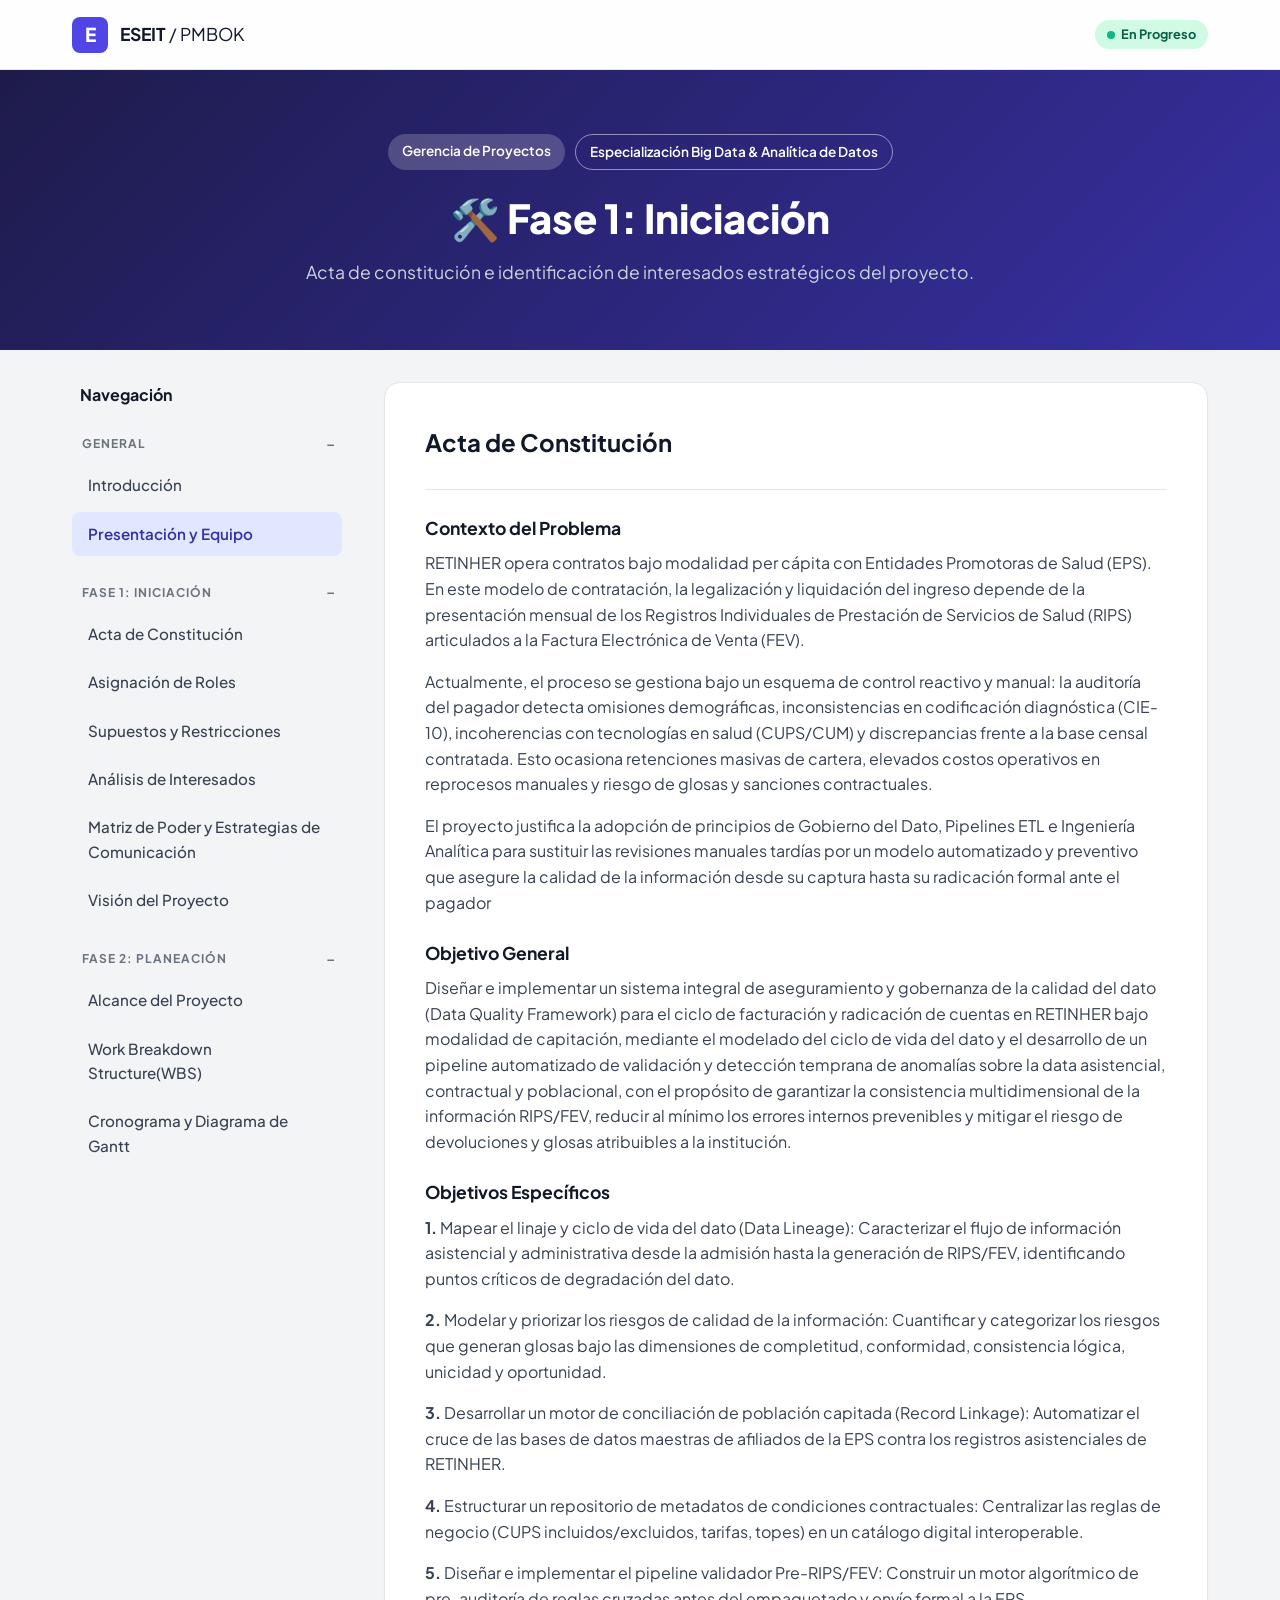
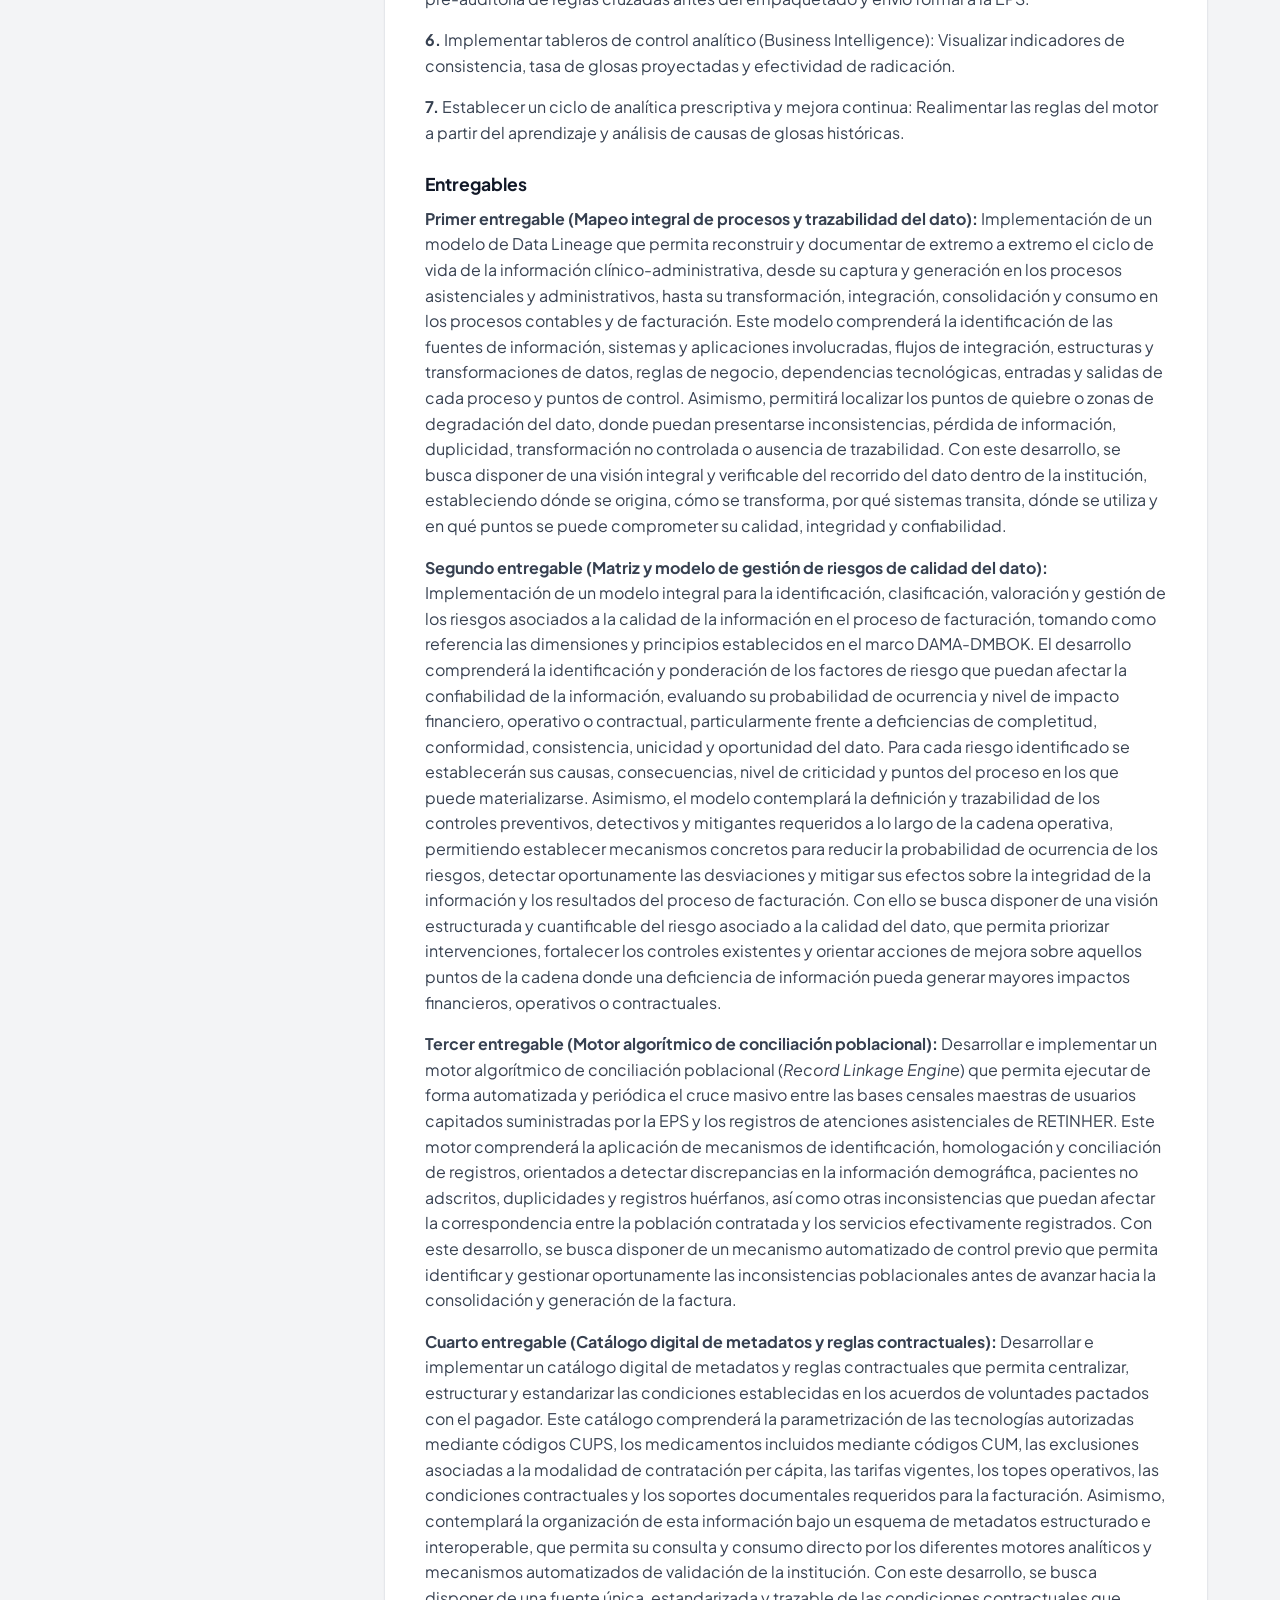
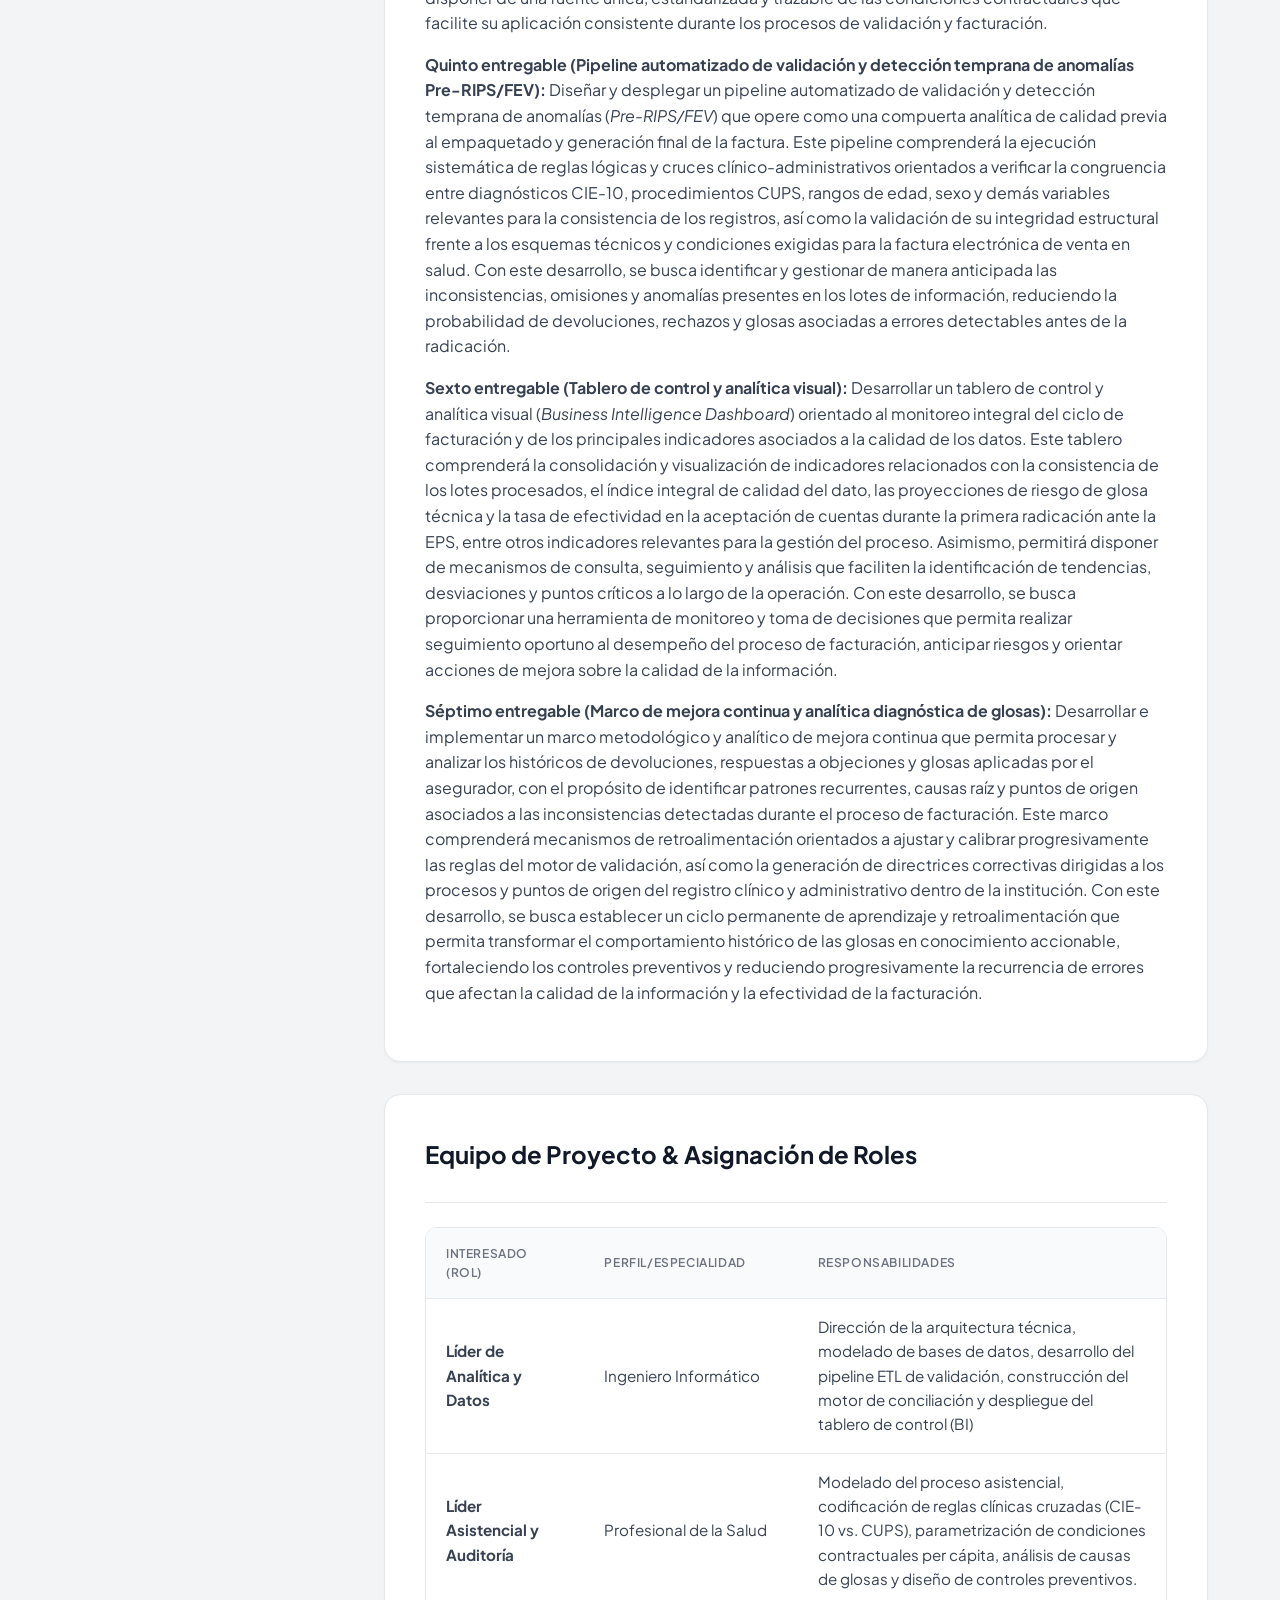
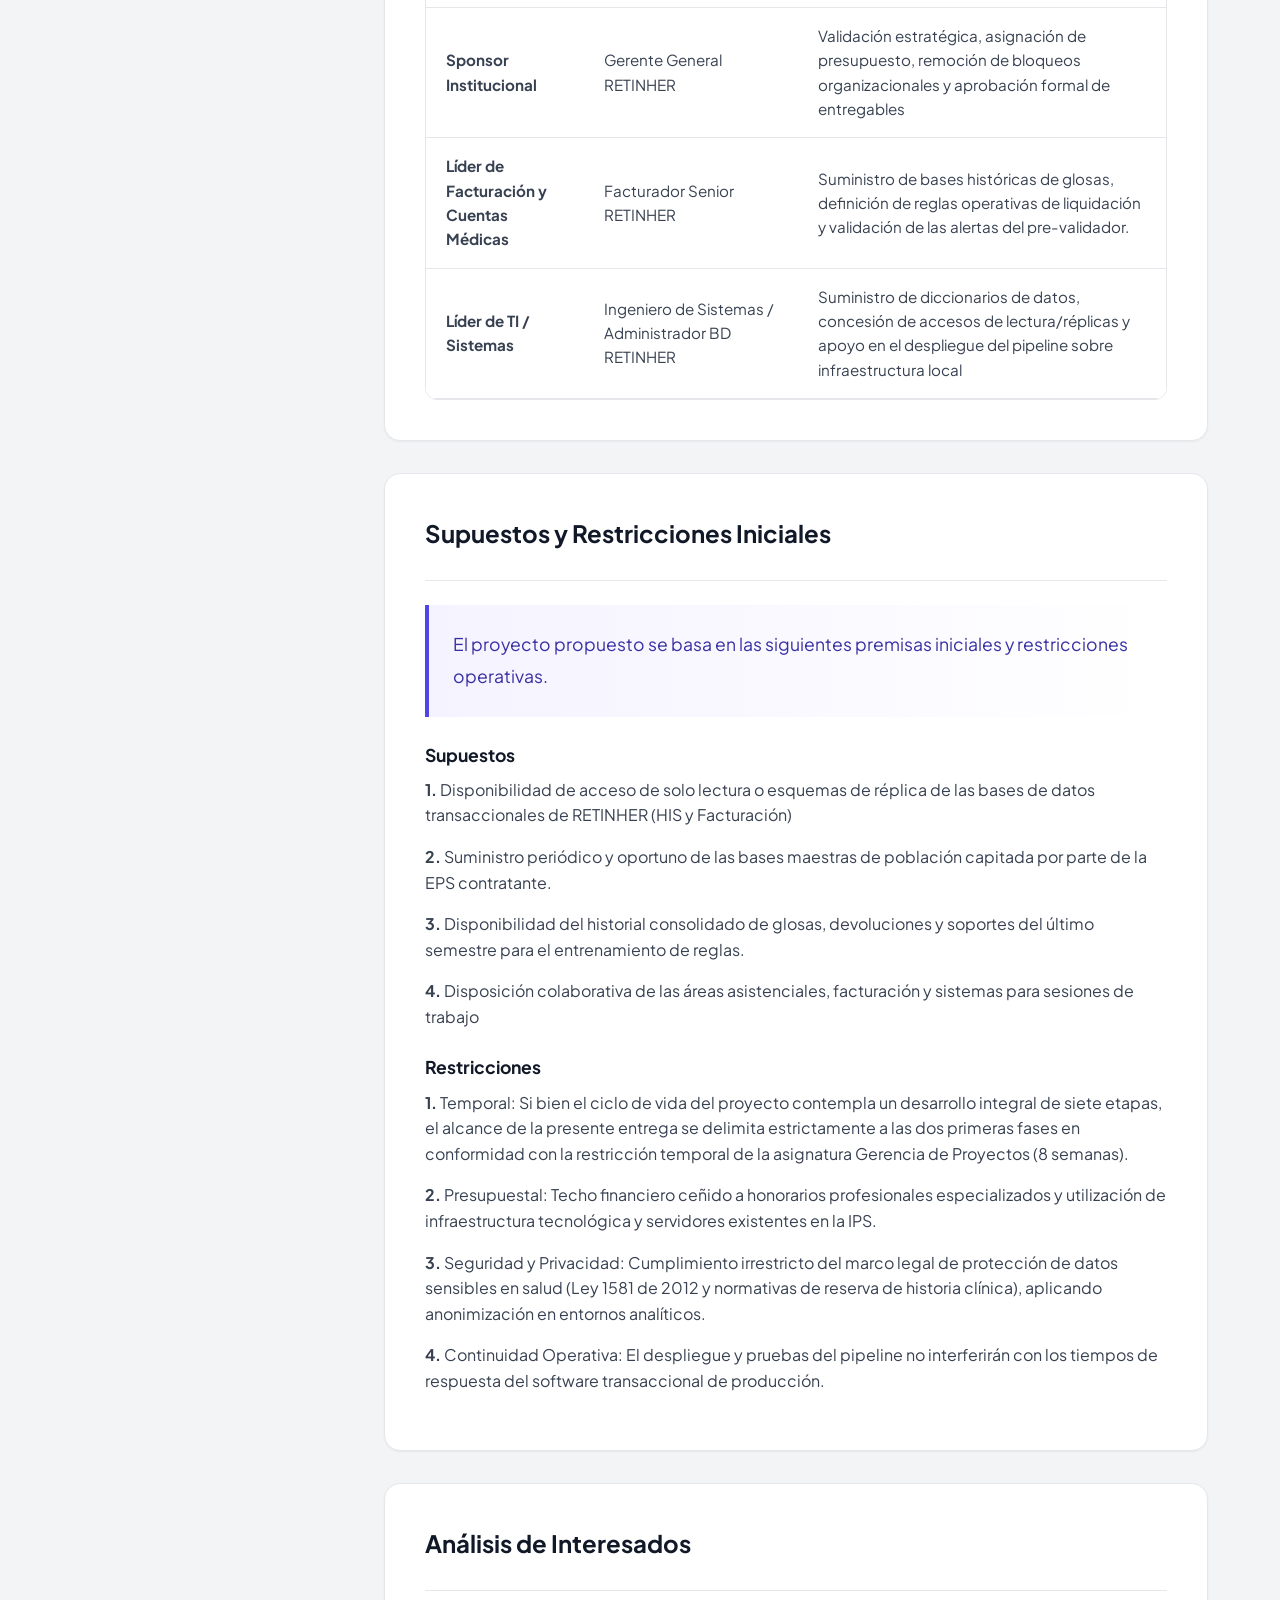
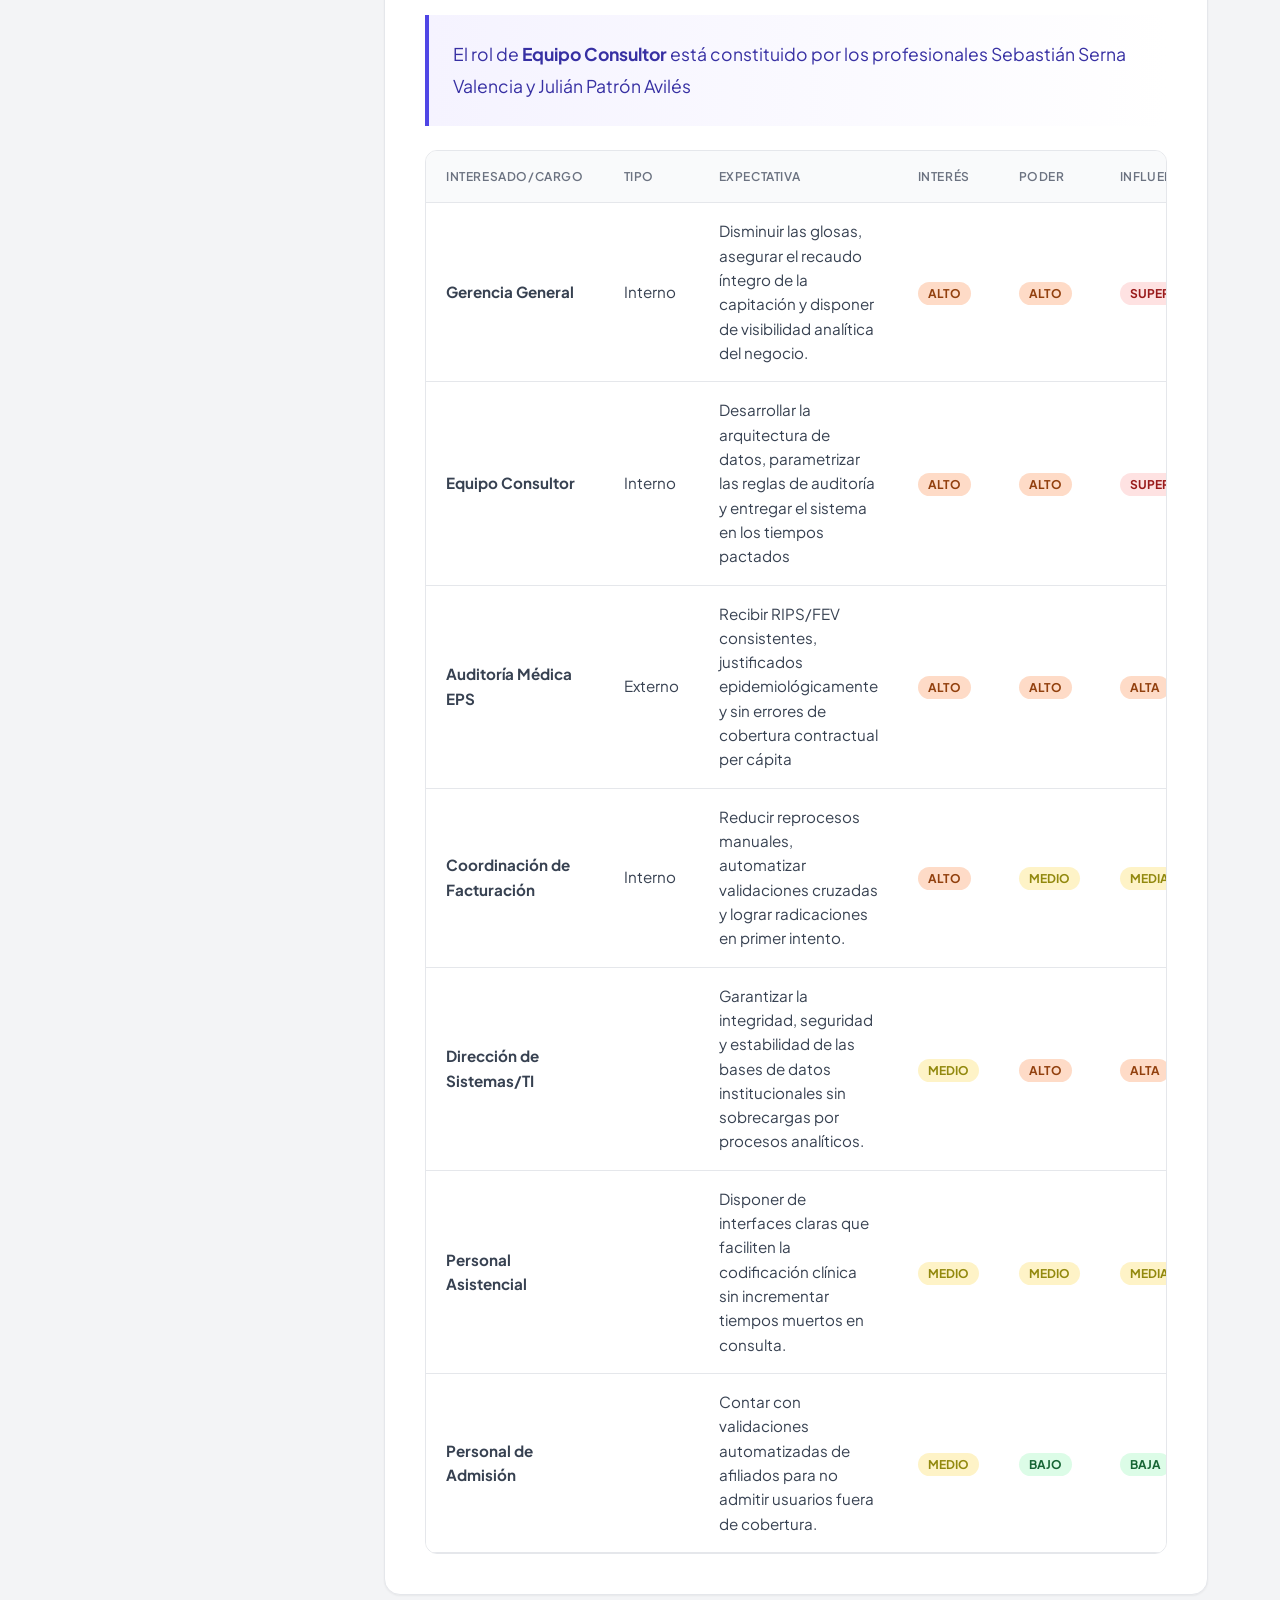
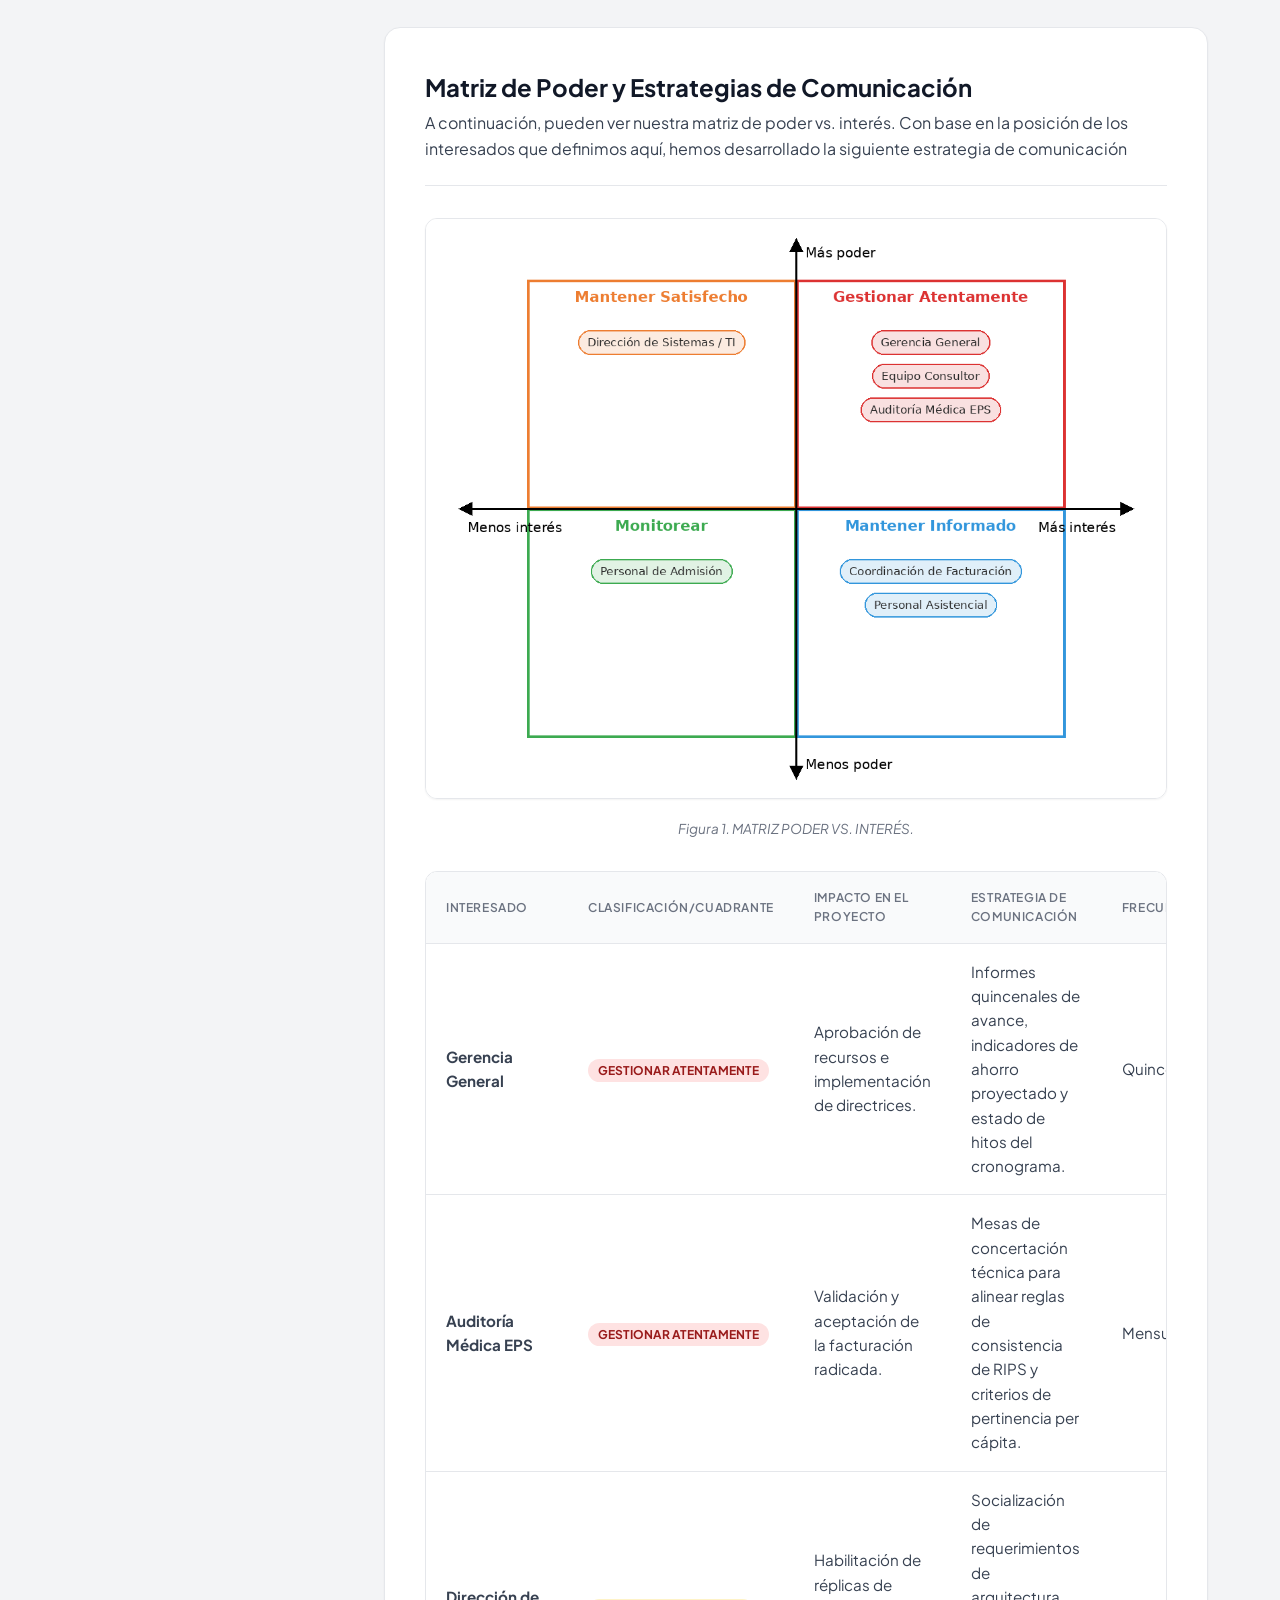
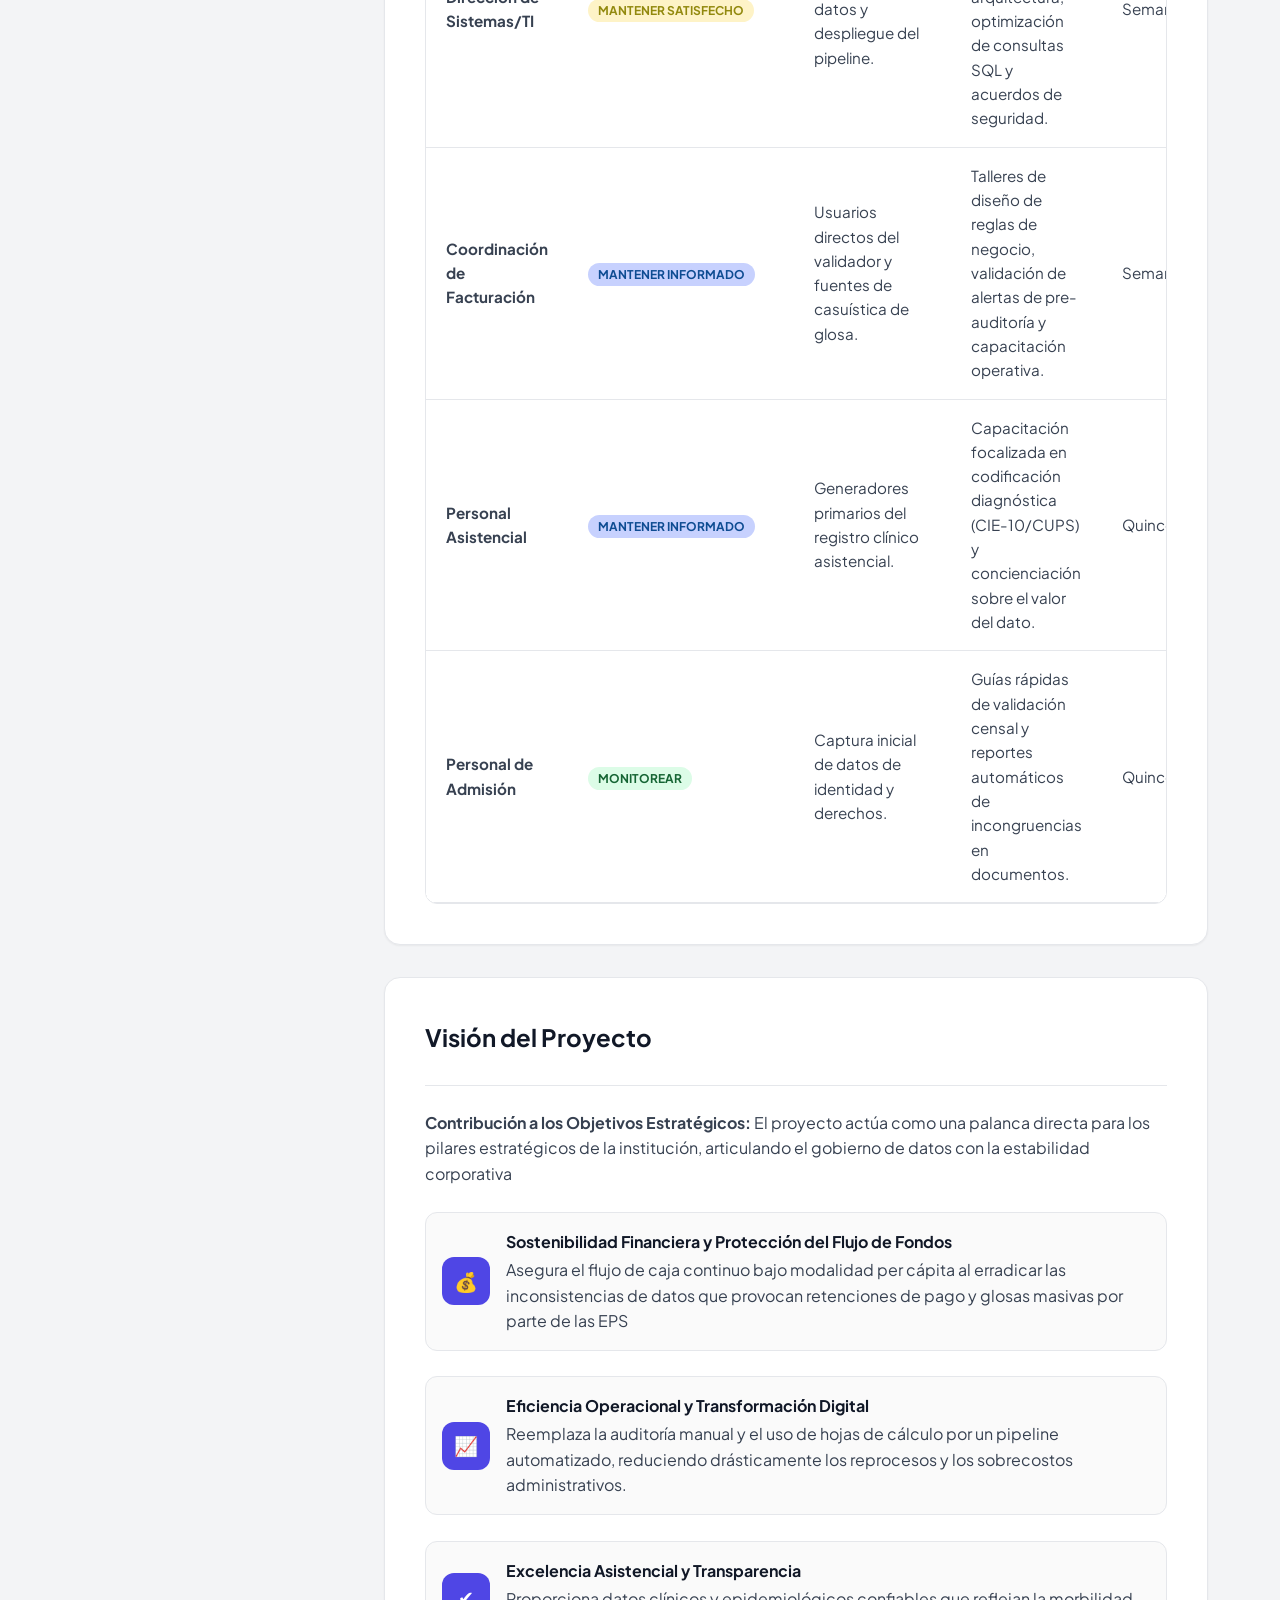
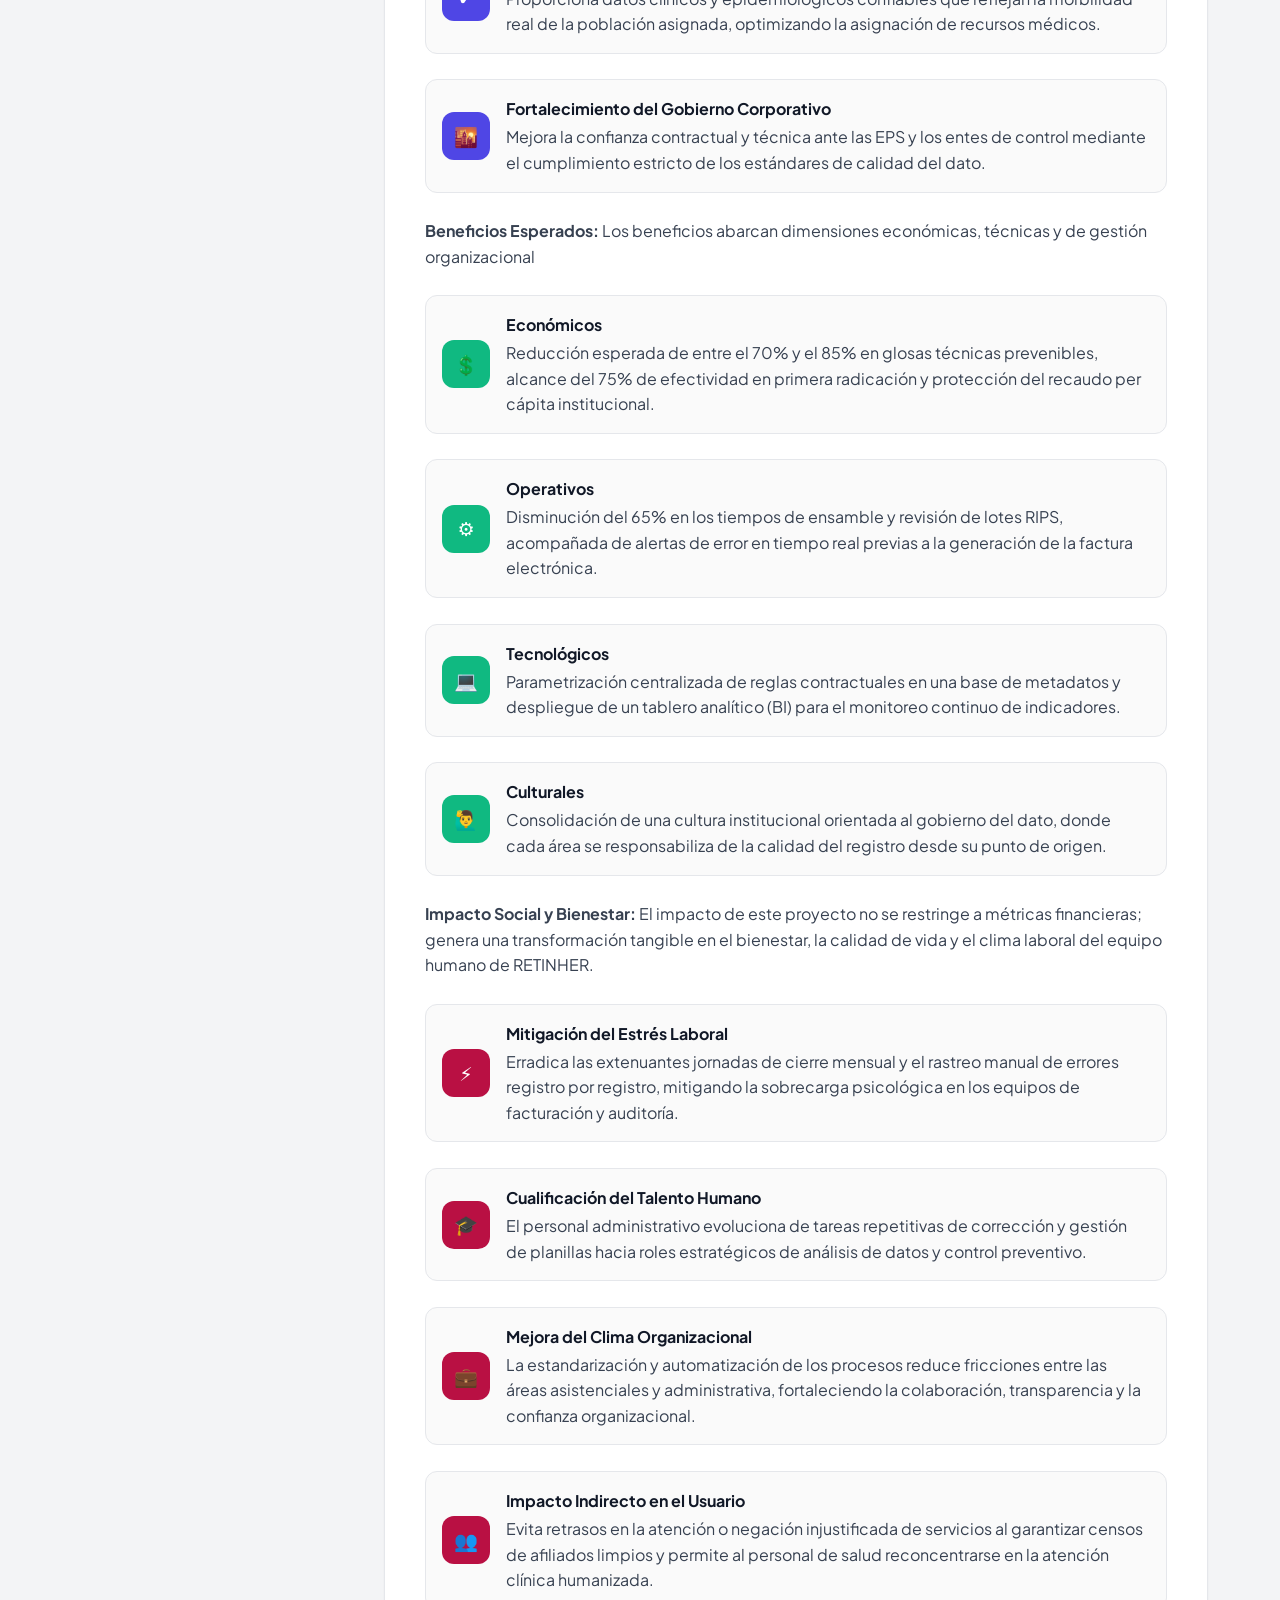
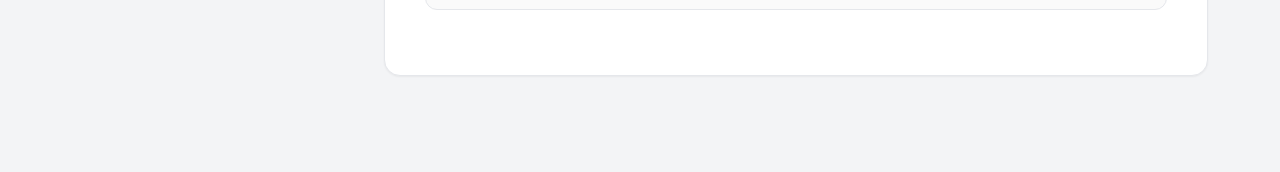
==== commit 1257d959: "Fase 3 Completa" ====
--- a/fase1.html
+++ b/fase1.html
@@ -31,7 +31,7 @@
         <div class="hero-content">
             <div class="hero-tags">
                 <span class="tag">Gerencia de Proyectos</span>
-                <span class="tag tag-outline">Especialización Big Data & Analitica de Datos</span>
+                <span class="tag tag-outline">Especialización Big Data & Analítica de Datos</span>
             </div>
             <h1 class="hero-title">🛠️ Fase 1: Iniciación</h1>
             <p class="hero-subtitle">Acta de constitución e identificación de interesados estratégicos del proyecto.</p>
@@ -97,7 +97,10 @@
                             <button class="toggle-btn"><span class="toggle-icon">-</span></button>
                         </div>
                         <div class="nav-items">
-                            <a href="fase3.html" class="nav-pill">Ejecución e Impacto</a>
+                            <a href="fase3.html#asignacion" class="nav-pill">Asignación de Tareas</a>
+                            <a href="fase3.html#calidad" class="nav-pill">Plan de Calidad</a>
+                            <a href="fase3.html#comunicacion" class="nav-pill">Gestión de la Comunicación</a>
+                            <a href="fase3.html#roi" class="nav-pill">ROI e Impacto</a>
                         </div>
                     </div>
                 </nav>
@@ -145,7 +148,7 @@
                         mediante el modelado del ciclo de vida del dato y el desarrollo de un pipeline automatizado de
                         validación y detección temprana de anomalías sobre la data asistencial, contractual y
                         poblacional, con el propósito de
-                        la consistencia multidimensional de la información RIPS/FEV, reducir a cero los errores internos
+                        garantizar la consistencia multidimensional de la información RIPS/FEV, reducir al mínimo los errores internos
                         prevenibles y mitigar el riesgo de devoluciones y glosas atribuibles a la institución.
                     </p>
 
@@ -549,7 +552,7 @@
 
                 <div class="image-container">
                     <!-- Cambia "diagrama.png" por el nombre real de tu imagen -->
-                    <img src="poderv2.png" alt="Diagrama de Linaje de Datos" class="modern-image">
+                    <img src="poderv3.png" alt="Matriz Poder vs. Interés con los interesados del proyecto" class="modern-image">
                     <!-- Pie de foto (Opcional pero recomendado en entregas académicas) -->
                     <p class="image-caption">Figura 1. MATRIZ PODER VS. INTERÉS.</p>
                 </div>
@@ -706,7 +709,7 @@
                         <div class="member-details">
                             <h4>Económicos</h4>
                             <p>
-                                Reducción esperada superior al 70% en glosas técnicas prevenibles, alcance del 75% de
+                                Reducción esperada de entre el 70% y el 85% en glosas técnicas prevenibles, alcance del 75% de
                                 efectividad en primera radicación y protección del recaudo per cápita institucional.
                             </p>
                         </div>
@@ -799,7 +802,7 @@
                             <h4>Mejora del Clima Organizacional</h4>
                             <p>
                                 La estandarización y automatización de los procesos reduce fricciones entre las áreas
-                                asistenciales y adminitrativa, fortaleciendo la colaboración, transparecia y la
+                                asistenciales y administrativa, fortaleciendo la colaboración, transparencia y la
                                 confianza organizacional.
                             </p>
                         </div>
--- a/styles.css
+++ b/styles.css
@@ -8,18 +8,18 @@
     --color-secondary: #10b981;
     --color-thre: #b91043;
     --color-secondary-light: #d1fae5;
-    
+
     --bg-body: #f3f4f6;
     --bg-card: #ffffff;
-    
+
     --text-dark: #111827;
     --text-base: #374151;
     --text-muted: #6b7280;
-    
+
     --border-light: #e5e7eb;
     --shadow-sm: 0 1px 2px 0 rgba(0, 0, 0, 0.05);
     --shadow-md: 0 4px 6px -1px rgba(0, 0, 0, 0.1), 0 2px 4px -1px rgba(0, 0, 0, 0.06);
-    
+
     --border-radius: 16px;
     --container-max: 1200px;
 }
@@ -39,13 +39,34 @@
 }
 
 /* Utilidades Textuales */
-.fw-light { font-weight: 400; }
-.fw-bold { font-weight: 700; }
-.text-muted { color: var(--text-muted); }
-.text-right { text-align: right; }
-.text-indigo { color: var(--color-primary); }
-.font-mono { font-family: ui-monospace, SFMono-Regular, Menlo, Monaco, monospace; font-size: 0.95em; }
-.small-text { font-size: 0.85rem; }
+.fw-light {
+    font-weight: 400;
+}
+
+.fw-bold {
+    font-weight: 700;
+}
+
+.text-muted {
+    color: var(--text-muted);
+}
+
+.text-right {
+    text-align: right;
+}
+
+.text-indigo {
+    color: var(--color-primary);
+}
+
+.font-mono {
+    font-family: ui-monospace, SFMono-Regular, Menlo, Monaco, monospace;
+    font-size: 0.95em;
+}
+
+.small-text {
+    font-size: 0.85rem;
+}
 
 /* ==========================================================================
    Navegación Superior (Glassmorphism)
@@ -74,31 +95,78 @@
     align-items: center;
 }
 
-.logo-area { display: flex; align-items: center; gap: 12px; }
+.logo-area {
+    display: flex;
+    align-items: center;
+    gap: 12px;
+}
+
 .logo-icon {
-    background: var(--color-primary); color: white; width: 36px; height: 36px;
-    border-radius: 8px; display: flex; align-items: center; justify-content: center;
-    font-weight: 800; font-size: 1.2rem;
-}
-.logo-text { font-weight: 700; font-size: 1.1rem; color: var(--text-dark); }
-
-.nav-badges { display: flex; gap: 12px; align-items: center; }
+    background: var(--color-primary);
+    color: white;
+    width: 36px;
+    height: 36px;
+    border-radius: 8px;
+    display: flex;
+    align-items: center;
+    justify-content: center;
+    font-weight: 800;
+    font-size: 1.2rem;
+}
+
+.logo-text {
+    font-weight: 700;
+    font-size: 1.1rem;
+    color: var(--text-dark);
+}
+
+.nav-badges {
+    display: flex;
+    gap: 12px;
+    align-items: center;
+}
+
 .status-badge {
-    background-color: var(--color-secondary-light); color: #065f46;
-    padding: 4px 12px; border-radius: 20px; font-size: 0.8rem; font-weight: 700;
-    display: flex; align-items: center; gap: 6px;
-}
+    background-color: var(--color-secondary-light);
+    color: #065f46;
+    padding: 4px 12px;
+    border-radius: 20px;
+    font-size: 0.8rem;
+    font-weight: 700;
+    display: flex;
+    align-items: center;
+    gap: 6px;
+}
+
 .status-badge.pulse::before {
-    content: ''; display: block; width: 8px; height: 8px;
-    background-color: var(--color-secondary); border-radius: 50%;
+    content: '';
+    display: block;
+    width: 8px;
+    height: 8px;
+    background-color: var(--color-secondary);
+    border-radius: 50%;
     animation: pulse 2s infinite;
 }
+
 @keyframes pulse {
-    0% { box-shadow: 0 0 0 0 rgba(16, 185, 129, 0.7); }
-    70% { box-shadow: 0 0 0 6px rgba(16, 185, 129, 0); }
-    100% { box-shadow: 0 0 0 0 rgba(16, 185, 129, 0); }
-}
-.version-tag { font-size: 0.85rem; color: var(--text-muted); font-weight: 600; }
+    0% {
+        box-shadow: 0 0 0 0 rgba(16, 185, 129, 0.7);
+    }
+
+    70% {
+        box-shadow: 0 0 0 6px rgba(16, 185, 129, 0);
+    }
+
+    100% {
+        box-shadow: 0 0 0 0 rgba(16, 185, 129, 0);
+    }
+}
+
+.version-tag {
+    font-size: 0.85rem;
+    color: var(--text-muted);
+    font-weight: 600;
+}
 
 /* ==========================================================================
    Hero Header
@@ -106,26 +174,63 @@
 .hero-section {
     margin-top: 70px;
     background: linear-gradient(135deg, #1e1b4b 0%, var(--color-primary-dark) 100%);
-    color: white; padding: 4rem 2rem; text-align: center;
-}
-.hero-content { max-width: 800px; margin: 0 auto; }
-.hero-tags { margin-bottom: 1.5rem; display: flex; justify-content: center; gap: 10px; }
+    color: white;
+    padding: 4rem 2rem;
+    text-align: center;
+}
+
+.hero-content {
+    max-width: 800px;
+    margin: 0 auto;
+}
+
+.hero-tags {
+    margin-bottom: 1.5rem;
+    display: flex;
+    justify-content: center;
+    gap: 10px;
+}
+
 .tag {
-    background: rgba(255, 255, 255, 0.2); backdrop-filter: blur(4px);
-    padding: 6px 14px; border-radius: 20px; font-size: 0.85rem; font-weight: 600;
-}
-.tag-outline { background: transparent; border: 1px solid rgba(255, 255, 255, 0.5); }
-.hero-title { font-size: 2.5rem; font-weight: 800; margin-bottom: 1rem; line-height: 1.2; }
-.hero-subtitle { font-size: 1.1rem; color: #cbd5e1; font-weight: 400; }
+    background: rgba(255, 255, 255, 0.2);
+    backdrop-filter: blur(4px);
+    padding: 6px 14px;
+    border-radius: 20px;
+    font-size: 0.85rem;
+    font-weight: 600;
+}
+
+.tag-outline {
+    background: transparent;
+    border: 1px solid rgba(255, 255, 255, 0.5);
+}
+
+.hero-title {
+    font-size: 2.5rem;
+    font-weight: 800;
+    margin-bottom: 1rem;
+    line-height: 1.2;
+}
+
+.hero-subtitle {
+    font-size: 1.1rem;
+    color: #cbd5e1;
+    font-weight: 400;
+}
 
 /* ==========================================================================
    Layout Principal (Grid)
    ========================================================================== */
 .container {
-    max-width: var(--container-max); margin: 0 auto; padding: 2rem;
-}
+    max-width: var(--container-max);
+    margin: 0 auto;
+    padding: 2rem;
+}
+
 .layout-grid {
-    display: grid; grid-template-columns: 280px 1fr; gap: 2rem;
+    display: grid;
+    grid-template-columns: 280px 1fr;
+    gap: 2rem;
     /* align-items: start; <- ELIMINADO PARA ARREGLAR EL SCROLL */
 }
 
@@ -139,77 +244,262 @@
     overflow-y: auto;
     padding-right: 10px;
 }
+
 /* Scrollbar delgado para el menú */
-.menu-sticky-wrapper::-webkit-scrollbar { width: 5px; }
+.menu-sticky-wrapper::-webkit-scrollbar {
+    width: 5px;
+}
+
 .menu-sticky-wrapper::-webkit-scrollbar-thumb {
-    background-color: var(--border-light); border-radius: 4px;
-}
-
-.menu-title { font-size: 1rem; color: var(--text-dark); margin-bottom: 1.5rem; padding-left: 0.5rem; }
-.nav-section { margin-bottom: 1.5rem; }
+    background-color: var(--border-light);
+    border-radius: 4px;
+}
+
+.menu-title {
+    font-size: 1rem;
+    color: var(--text-dark);
+    margin-bottom: 1.5rem;
+    padding-left: 0.5rem;
+}
+
+.nav-section {
+    margin-bottom: 1.5rem;
+}
+
 .section-label {
-    font-size: 0.75rem; text-transform: uppercase; letter-spacing: 1px;
-    color: var(--text-muted); font-weight: 700; margin-bottom: 0.5rem; padding-left: 1rem;
-}
+    font-size: 0.75rem;
+    text-transform: uppercase;
+    letter-spacing: 1px;
+    color: var(--text-muted);
+    font-weight: 700;
+    margin-bottom: 0.5rem;
+    padding-left: 1rem;
+}
+
 .nav-pill {
-    display: block; padding: 10px 16px; color: var(--text-base);
-    text-decoration: none; font-weight: 500; font-size: 0.95rem;
-    border-radius: 8px; margin-bottom: 4px; transition: all 0.2s ease;
-}
-.nav-pill:hover:not(.disabled) { background-color: var(--border-light); color: var(--text-dark); }
-.nav-pill.active { background-color: var(--color-primary-light); color: var(--color-primary-dark); font-weight: 600; }
-.nav-pill.disabled { color: #9ca3af; cursor: not-allowed; opacity: 0.6; }
+    display: block;
+    padding: 10px 16px;
+    color: var(--text-base);
+    text-decoration: none;
+    font-weight: 500;
+    font-size: 0.95rem;
+    border-radius: 8px;
+    margin-bottom: 4px;
+    transition: all 0.2s ease;
+}
+
+.nav-pill:hover:not(.disabled) {
+    background-color: var(--border-light);
+    color: var(--text-dark);
+}
+
+.nav-pill.active {
+    background-color: var(--color-primary-light);
+    color: var(--color-primary-dark);
+    font-weight: 600;
+}
+
+.nav-pill.disabled {
+    color: #9ca3af;
+    cursor: not-allowed;
+    opacity: 0.6;
+}
 
 /* ==========================================================================
    Contenido Principal (Tarjetas)
    ========================================================================== */
-.content-area { display: flex; flex-direction: column; gap: 2rem; }
+.content-area {
+    display: flex;
+    flex-direction: column;
+    gap: 2rem;
+}
+
 .content-card {
-    background-color: var(--bg-card); border-radius: var(--border-radius);
-    padding: 2.5rem; box-shadow: var(--shadow-sm); border: 1px solid var(--border-light);
+    background-color: var(--bg-card);
+    border-radius: var(--border-radius);
+    padding: 2.5rem;
+    box-shadow: var(--shadow-sm);
+    border: 1px solid var(--border-light);
     transition: box-shadow 0.3s ease;
 }
-.content-card:hover { box-shadow: var(--shadow-md); }
-.card-header { margin-bottom: 1.5rem; padding-bottom: 1.5rem; border-bottom: 1px solid var(--border-light); }
-.card-header h2 { font-size: 1.5rem; color: var(--text-dark); margin-bottom: 0.25rem; }
-.text-content h3 { font-size: 1.1rem; color: var(--text-dark); margin: 1.5rem 0 0.5rem 0; }
-.text-content p { margin-bottom: 1rem; }
+
+.content-card:hover {
+    box-shadow: var(--shadow-md);
+}
+
+.card-header {
+    margin-bottom: 1.5rem;
+    padding-bottom: 1.5rem;
+    border-bottom: 1px solid var(--border-light);
+}
+
+.card-header h2 {
+    font-size: 1.5rem;
+    color: var(--text-dark);
+    margin-bottom: 0.25rem;
+}
+
+.text-content h3 {
+    font-size: 1.1rem;
+    color: var(--text-dark);
+    margin: 1.5rem 0 0.5rem 0;
+}
+
+.text-content p {
+    margin-bottom: 1rem;
+}
 
 /* Componentes (Alertas, Equipo, Tablas, Visión) */
 .alert-box {
-    display: flex; gap: 1rem; padding: 1.25rem; border-radius: 12px;
-    margin-bottom: 2rem; background-color: #eff6ff; border: 1px solid #bfdbfe;
-}
-.alert-icon { font-size: 1.5rem; }
-.alert-content h4 { color: #1e3a8a; margin-bottom: 0.25rem; }
-.alert-content p { color: #1e40af; font-size: 0.95rem; margin: 0; }
-
-.team-grid { display: grid; grid-template-columns: repeat(auto-fit, minmax(250px, 1fr)); gap: 1.5rem; }
-.team-member { display: flex; align-items: center; gap: 1rem; padding: 1rem; border-radius: 12px; border: 1px solid var(--border-light); background: #fafafa; }
-.member-avatar { width: 48px; height: 48px; border-radius: 12px; display: flex; align-items: center; justify-content: center; font-weight: 700; color: white; }
-.avatar-indigo { background: var(--color-primary); }
-.avatar-emerald { background: var(--color-secondary); }
-.avatar-red { background: var(--color-thre); }
-.member-details h4 { font-size: 1rem; color: var(--text-dark); margin-bottom: 0.15rem; }
-
-.table-container { overflow-x: auto; margin-top: 1.5rem; border-radius: 12px; border: 1px solid var(--border-light); }
-.modern-table { width: 100%; border-collapse: collapse; background: white; }
-.modern-table th, .modern-table td { padding: 1rem 1.25rem; text-align: left; border-bottom: 1px solid var(--border-light); font-size: 0.95rem; }
-.modern-table th { background-color: #f9fafb; color: var(--text-muted); font-weight: 600; text-transform: uppercase; font-size: 0.75rem; letter-spacing: 0.05em; }
-.modern-table tbody tr:hover { background-color: #f8fafc; }
-.modern-table tfoot td { background-color: #f9fafb; border-bottom: none; }
-
-.pill-badge { padding: 4px 10px; border-radius: 20px; font-size: 0.75rem; font-weight: 700; text-transform: uppercase; }
-.badge-high { background: #fee2e2; color: #991b1b; }
-.badge-medhigh { background: #fedbc7; color: #92400e; }
-.badge-med { background: #fef3c7; color: #92890e; }
-.badge-null { background: #c7d1fe; color: #0e4c92; }
-.badge-low { background: #dcfce7; color: #166534; }
+    display: flex;
+    gap: 1rem;
+    padding: 1.25rem;
+    border-radius: 12px;
+    margin-bottom: 2rem;
+    background-color: #eff6ff;
+    border: 1px solid #bfdbfe;
+}
+
+.alert-icon {
+    font-size: 1.5rem;
+}
+
+.alert-content h4 {
+    color: #1e3a8a;
+    margin-bottom: 0.25rem;
+}
+
+.alert-content p {
+    color: #1e40af;
+    font-size: 0.95rem;
+    margin: 0;
+}
+
+.team-grid {
+    display: grid;
+    grid-template-columns: repeat(auto-fit, minmax(250px, 1fr));
+    gap: 1.5rem;
+}
+
+.team-member {
+    display: flex;
+    align-items: center;
+    gap: 1rem;
+    padding: 1rem;
+    border-radius: 12px;
+    border: 1px solid var(--border-light);
+    background: #fafafa;
+}
+
+.member-avatar {
+    width: 48px;
+    height: 48px;
+    border-radius: 12px;
+    display: flex;
+    align-items: center;
+    justify-content: center;
+    font-weight: 700;
+    color: white;
+}
+
+.avatar-indigo {
+    background: var(--color-primary);
+}
+
+.avatar-emerald {
+    background: var(--color-secondary);
+}
+
+.avatar-red {
+    background: var(--color-thre);
+}
+
+.member-details h4 {
+    font-size: 1rem;
+    color: var(--text-dark);
+    margin-bottom: 0.15rem;
+}
+
+.table-container {
+    overflow-x: auto;
+    margin-top: 1.5rem;
+    border-radius: 12px;
+    border: 1px solid var(--border-light);
+}
+
+.modern-table {
+    width: 100%;
+    border-collapse: collapse;
+    background: white;
+}
+
+.modern-table th,
+.modern-table td {
+    padding: 1rem 1.25rem;
+    text-align: left;
+    border-bottom: 1px solid var(--border-light);
+    font-size: 0.95rem;
+}
+
+.modern-table th {
+    background-color: #f9fafb;
+    color: var(--text-muted);
+    font-weight: 600;
+    text-transform: uppercase;
+    font-size: 0.75rem;
+    letter-spacing: 0.05em;
+}
+
+.modern-table tbody tr:hover {
+    background-color: #f8fafc;
+}
+
+.modern-table tfoot td {
+    background-color: #f9fafb;
+    border-bottom: none;
+}
+
+.pill-badge {
+    padding: 4px 10px;
+    border-radius: 20px;
+    font-size: 0.75rem;
+    font-weight: 700;
+    text-transform: uppercase;
+}
+
+.badge-high {
+    background: #fee2e2;
+    color: #991b1b;
+}
+
+.badge-medhigh {
+    background: #fedbc7;
+    color: #92400e;
+}
+
+.badge-med {
+    background: #fef3c7;
+    color: #92890e;
+}
+
+.badge-null {
+    background: #c7d1fe;
+    color: #0e4c92;
+}
+
+.badge-low {
+    background: #dcfce7;
+    color: #166534;
+}
 
 .vision-statement {
-    font-size: 1.1rem; color: var(--color-primary-dark); line-height: 1.8;
-    padding: 1.5rem; background: linear-gradient(to right, #f5f3ff, #fff);
-    border-left: 4px solid var(--color-primary); border-radius: 0 12px 12px 0;
+    font-size: 1.1rem;
+    color: var(--color-primary-dark);
+    line-height: 1.8;
+    padding: 1.5rem;
+    background: linear-gradient(to right, #f5f3ff, #fff);
+    border-left: 4px solid var(--color-primary);
+    border-radius: 0 12px 12px 0;
 }
 
 /* ==========================================================================
@@ -227,35 +517,39 @@
 }
 
 @media (max-width: 900px) {
-    .layout-grid { 
-        grid-template-columns: 1fr; /* Una sola columna para el contenido */
+    .layout-grid {
+        grid-template-columns: 1fr;
+        /* Una sola columna para el contenido */
     }
-    
+
     /* Mostrar el botón hamburguesa */
-    .hamburger-btn { 
-        display: block; 
+    .hamburger-btn {
+        display: block;
     }
-    
+
     /* La barra lateral se convierte en un panel flotante oculto a la izquierda */
-    .sidebar-menu { 
+    .sidebar-menu {
         position: fixed;
-        top: 70px; /* Justo debajo de la barra superior */
-        left: -100%; /* Oculto por defecto */
+        top: 70px;
+        /* Justo debajo de la barra superior */
+        left: -100%;
+        /* Oculto por defecto */
         width: 280px;
         height: calc(100vh - 70px);
         background-color: var(--bg-card);
-        box-shadow: 4px 0 15px rgba(0,0,0,0.1);
+        box-shadow: 4px 0 15px rgba(0, 0, 0, 0.1);
         z-index: 999;
         transition: left 0.3s ease-in-out;
         padding: 1.5rem 1rem;
-        overflow-y: auto; /* Para poder scrollear dentro del menú */
+        overflow-y: auto;
+        /* Para poder scrollear dentro del menú */
     }
 
     /* Esta clase la pondremos con JavaScript al hacer clic */
     .sidebar-menu.active {
         left: 0;
     }
-    
+
     /* Anulamos el sticky en móvil porque el panel ya es fijo */
     .menu-sticky-wrapper {
         position: static;
@@ -263,13 +557,25 @@
         overflow-y: visible;
     }
 
-    .hero-title { font-size: 2rem; }
+    .hero-title {
+        font-size: 2rem;
+    }
 }
 
 @media (max-width: 600px) {
-    .container { padding: 1rem; }
-    .content-card { padding: 1.5rem; }
-    .nav-badges { display: none; } /* Ocultar badges arriba por espacio */
+    .container {
+        padding: 1rem;
+    }
+
+    .content-card {
+        padding: 1.5rem;
+    }
+
+    .nav-badges {
+        display: none;
+    }
+
+    /* Ocultar badges arriba por espacio */
 }
 
 /* ==========================================================================
@@ -280,7 +586,8 @@
     justify-content: space-between;
     align-items: center;
     margin-bottom: 0.5rem;
-    padding-left: 10px; /* Alineación con las píldoras */
+    padding-left: 10px;
+    /* Alineación con las píldoras */
 }
 
 /* El texto de la Fase que funciona como enlace */
@@ -291,7 +598,8 @@
     color: var(--text-muted);
     font-weight: 700;
     text-decoration: none;
-    flex-grow: 1; /* Toma todo el espacio disponible */
+    flex-grow: 1;
+    /* Toma todo el espacio disponible */
     transition: color 0.2s;
 }
 
@@ -348,16 +656,19 @@
 }
 
 .modern-image {
-    max-width: 100%; /* Hace que la imagen sea responsive */
+    max-width: 100%;
+    /* Hace que la imagen sea responsive */
     height: auto;
-    border-radius: 12px; /* Bordes redondeados como las tarjetas */
+    border-radius: 12px;
+    /* Bordes redondeados como las tarjetas */
     border: 1px solid var(--border-light);
     box-shadow: var(--shadow-sm);
     transition: box-shadow 0.3s ease;
 }
 
 .modern-image:hover {
-    box-shadow: var(--shadow-md); /* Efecto sutil al pasar el mouse */
+    box-shadow: var(--shadow-md);
+    /* Efecto sutil al pasar el mouse */
 }
 
 .image-caption {
@@ -369,154 +680,1241 @@
 
 
 /* Cronograma / Gantt — usa las variables de styles.css. Cargar DESPUÉS de styles.css */
-:root{
-  --gantt-cogerentes:#4f46e5; --gantt-cogerentes-bg:#e0e7ff;
-  --gantt-auditoria:#dc2626;  --gantt-auditoria-bg:#fee2e2;
-  --gantt-analitica:#10b981;  --gantt-analitica-bg:#d1fae5;
-  --gantt-label-w:260px; --gantt-row-h:38px; --gantt-min-w:1500px;
-}
-.gantt-filters{display:flex;flex-wrap:wrap;gap:.5rem;margin:1rem 0 .5rem}
-.gantt-filter{font:inherit;font-size:.875rem;font-weight:600;padding:.45rem 1rem;border-radius:999px;border:1px solid var(--border-light);background:var(--bg-card);color:var(--text-base);cursor:pointer;transition:background .15s,color .15s,border-color .15s}
-.gantt-filter:hover{border-color:var(--color-primary)}
-.gantt-filter:focus-visible,.gantt-bar:focus-visible,.gantt-scroll:focus-visible{outline:3px solid var(--color-primary);outline-offset:2px}
-.gantt-filter.is-active{background:var(--color-primary);border-color:var(--color-primary);color:#fff}
-.gantt-filter[data-resp="auditoria"].is-active{background:var(--gantt-auditoria);border-color:var(--gantt-auditoria)}
-.gantt-filter[data-resp="analitica"].is-active{background:var(--gantt-analitica);border-color:var(--gantt-analitica)}
-.gantt-status{margin:0 0 .75rem}
-
-.gantt-scroll{border:1px solid var(--border-light);border-radius:12px;background:var(--bg-card);position:relative}
-.gantt{min-width:calc(var(--gantt-label-w) + var(--gantt-min-w));display:grid;grid-template-columns:var(--gantt-label-w) 1fr}
-.gantt-row{display:contents}
-.gantt-label,.gantt-head-label{position:sticky;left:0;z-index:3;background:var(--bg-card);display:flex;align-items:center;gap:.5rem;padding:0 .75rem;height:var(--gantt-row-h);border-bottom:1px solid var(--border-light);border-right:1px solid var(--border-light);font-size:.8125rem;color:var(--text-dark);white-space:nowrap;overflow:hidden}
-.gantt-label span.t{overflow:hidden;text-overflow:ellipsis}
-.gantt-label .c{font-weight:700;color:var(--text-muted);font-size:.75rem;flex:none}
-.gantt-head-label{z-index:4;font-weight:700;background:#f9fafb;height:52px}
-.gantt-head{display:grid;grid-template-columns:repeat(var(--weeks),1fr);height:52px;background:#f9fafb;border-bottom:1px solid var(--border-light)}
-.gantt-wk{display:flex;flex-direction:column;align-items:center;justify-content:center;font-size:.6875rem;color:var(--text-muted);border-left:1px solid var(--border-light);line-height:1.25}
-.gantt-wk b{color:var(--text-dark);font-size:.75rem}
-.gantt-month{font-weight:600}
-.gantt-track{position:relative;height:var(--gantt-row-h);border-bottom:1px solid var(--border-light);
-  background-image:repeating-linear-gradient(to right,transparent 0,transparent calc(100%/var(--weeks) - 1px),var(--border-light) calc(100%/var(--weeks) - 1px),var(--border-light) calc(100%/var(--weeks)))}
-.gantt-holiday{position:absolute;top:0;bottom:0;background:rgba(107,114,128,.14);pointer-events:none}
-.gantt-row.is-dim .gantt-label,.gantt-row.is-dim .gantt-track{opacity:.28}
-.gantt-row.is-hidden .gantt-label,.gantt-row.is-hidden .gantt-track{display:none}
-
-.gantt-bar{position:absolute;top:7px;height:calc(var(--gantt-row-h) - 14px);min-width:6px;border:0;padding:0 .5rem;border-radius:6px;color:#fff;font:inherit;font-size:.6875rem;font-weight:700;text-align:left;overflow:hidden;white-space:nowrap;cursor:pointer;box-shadow:var(--shadow-sm);transition:transform .12s,box-shadow .12s}
-.gantt-bar:hover,.gantt-bar.is-active{transform:translateY(-1px);box-shadow:var(--shadow-md)}
-.gantt-bar--cogerentes{background:var(--gantt-cogerentes)}
-.gantt-bar--auditoria{background:var(--gantt-auditoria)}
-.gantt-bar--analitica{background:var(--gantt-analitica)}
-.gantt-milestone{position:absolute;top:50%;width:18px;height:18px;margin:-9px 0 0 -9px;transform:rotate(45deg);background:var(--text-dark);border:2px solid #fff;border-radius:3px;cursor:pointer;padding:0;box-shadow:var(--shadow-sm)}
-.gantt-milestone:hover,.gantt-milestone.is-active{background:var(--color-primary-dark)}
-.gantt-row--hito .gantt-label{font-weight:600}
-
-.gantt-tooltip{position:fixed;z-index:50;max-width:340px;background:var(--text-dark);color:#fff;padding:.75rem .9rem;border-radius:10px;box-shadow:var(--shadow-md);font-size:.8125rem;line-height:1.45;pointer-events:none}
-.gantt-tooltip[hidden]{display:none}
-.gantt-tooltip strong{display:block;margin-bottom:.25rem;font-size:.875rem}
-.gantt-tooltip dl{margin:.4rem 0 0;display:grid;grid-template-columns:auto 1fr;gap:.15rem .6rem}
-.gantt-tooltip dt{color:#9ca3af}.gantt-tooltip dd{margin:0}
-
-.gantt-legend{display:flex;flex-wrap:wrap;gap:1rem;margin:.9rem 0 0;align-items:center}
-.gantt-legend span{display:inline-flex;align-items:center;gap:.4rem}
-.gantt-dot{width:12px;height:12px;border-radius:3px;display:inline-block}
-.gantt-dot--cogerentes{background:var(--gantt-cogerentes)}.gantt-dot--auditoria{background:var(--gantt-auditoria)}.gantt-dot--analitica{background:var(--gantt-analitica)}
-.gantt-diamond{width:10px;height:10px;background:var(--text-dark);transform:rotate(45deg);display:inline-block}
-.gantt-swatch-holiday{width:12px;height:12px;background:rgba(107,114,128,.3);display:inline-block}
-.gantt-subtitle{margin:2.5rem 0 1rem;font-size:1.125rem;color:var(--text-dark)}
-
-.resp-badge{display:inline-block;padding:.15rem .6rem;border-radius:999px;font-size:.75rem;font-weight:600;white-space:nowrap}
-.resp-badge--cogerentes{background:var(--gantt-cogerentes-bg);color:#3730a3}
-.resp-badge--auditoria{background:var(--gantt-auditoria-bg);color:#991b1b}
-.resp-badge--analitica{background:var(--gantt-analitica-bg);color:#065f46}
-#crono-tabla tr.is-hito td{font-weight:600;background:#f9fafb}
-#crono-tabla tr.is-hidden{display:none}
-
-@media (max-width:600px){:root{--gantt-label-w:150px}.gantt-label .c{display:none}}
-@media (prefers-reduced-motion:reduce){.gantt-bar{transition:none}}
-#crono-tabla td:nth-child(1),#crono-tabla td:nth-child(4),#crono-tabla td:nth-child(5),#crono-tabla td:nth-child(7){white-space:nowrap}
+:root {
+    --gantt-cogerentes: #4f46e5;
+    --gantt-cogerentes-bg: #e0e7ff;
+    --gantt-auditoria: #dc2626;
+    --gantt-auditoria-bg: #fee2e2;
+    --gantt-analitica: #10b981;
+    --gantt-analitica-bg: #d1fae5;
+    --gantt-label-w: 260px;
+    --gantt-row-h: 38px;
+    --gantt-min-w: 1500px;
+}
+
+.gantt-filters {
+    display: flex;
+    flex-wrap: wrap;
+    gap: .5rem;
+    margin: 1rem 0 .5rem
+}
+
+.gantt-filter {
+    font: inherit;
+    font-size: .875rem;
+    font-weight: 600;
+    padding: .45rem 1rem;
+    border-radius: 999px;
+    border: 1px solid var(--border-light);
+    background: var(--bg-card);
+    color: var(--text-base);
+    cursor: pointer;
+    transition: background .15s, color .15s, border-color .15s
+}
+
+.gantt-filter:hover {
+    border-color: var(--color-primary)
+}
+
+.gantt-filter:focus-visible,
+.gantt-bar:focus-visible,
+.gantt-scroll:focus-visible {
+    outline: 3px solid var(--color-primary);
+    outline-offset: 2px
+}
+
+.gantt-filter.is-active {
+    background: var(--color-primary);
+    border-color: var(--color-primary);
+    color: #fff
+}
+
+.gantt-filter[data-resp="auditoria"].is-active {
+    background: var(--gantt-auditoria);
+    border-color: var(--gantt-auditoria)
+}
+
+.gantt-filter[data-resp="analitica"].is-active {
+    background: var(--gantt-analitica);
+    border-color: var(--gantt-analitica)
+}
+
+.gantt-status {
+    margin: 0 0 .75rem
+}
+
+.gantt-scroll {
+    border: 1px solid var(--border-light);
+    border-radius: 12px;
+    background: var(--bg-card);
+    position: relative
+}
+
+.gantt {
+    min-width: calc(var(--gantt-label-w) + var(--gantt-min-w));
+    display: grid;
+    grid-template-columns: var(--gantt-label-w) 1fr
+}
+
+.gantt-row {
+    display: contents
+}
+
+.gantt-label,
+.gantt-head-label {
+    position: sticky;
+    left: 0;
+    z-index: 3;
+    background: var(--bg-card);
+    display: flex;
+    align-items: center;
+    gap: .5rem;
+    padding: 0 .75rem;
+    height: var(--gantt-row-h);
+    border-bottom: 1px solid var(--border-light);
+    border-right: 1px solid var(--border-light);
+    font-size: .8125rem;
+    color: var(--text-dark);
+    white-space: nowrap;
+    overflow: hidden
+}
+
+.gantt-label span.t {
+    overflow: hidden;
+    text-overflow: ellipsis
+}
+
+.gantt-label .c {
+    font-weight: 700;
+    color: var(--text-muted);
+    font-size: .75rem;
+    flex: none
+}
+
+.gantt-head-label {
+    z-index: 4;
+    font-weight: 700;
+    background: #f9fafb;
+    height: 52px
+}
+
+.gantt-head {
+    display: grid;
+    grid-template-columns: repeat(var(--weeks), 1fr);
+    height: 52px;
+    background: #f9fafb;
+    border-bottom: 1px solid var(--border-light)
+}
+
+.gantt-wk {
+    display: flex;
+    flex-direction: column;
+    align-items: center;
+    justify-content: center;
+    font-size: .6875rem;
+    color: var(--text-muted);
+    border-left: 1px solid var(--border-light);
+    line-height: 1.25
+}
+
+.gantt-wk b {
+    color: var(--text-dark);
+    font-size: .75rem
+}
+
+.gantt-month {
+    font-weight: 600
+}
+
+.gantt-track {
+    position: relative;
+    height: var(--gantt-row-h);
+    border-bottom: 1px solid var(--border-light);
+    background-image: repeating-linear-gradient(to right, transparent 0, transparent calc(100%/var(--weeks) - 1px), var(--border-light) calc(100%/var(--weeks) - 1px), var(--border-light) calc(100%/var(--weeks)))
+}
+
+.gantt-holiday {
+    position: absolute;
+    top: 0;
+    bottom: 0;
+    background: rgba(107, 114, 128, .14);
+    pointer-events: none
+}
+
+.gantt-row.is-dim .gantt-label,
+.gantt-row.is-dim .gantt-track {
+    opacity: .28
+}
+
+.gantt-row.is-hidden .gantt-label,
+.gantt-row.is-hidden .gantt-track {
+    display: none
+}
+
+.gantt-bar {
+    position: absolute;
+    top: 7px;
+    height: calc(var(--gantt-row-h) - 14px);
+    min-width: 6px;
+    border: 0;
+    padding: 0 .5rem;
+    border-radius: 6px;
+    color: #fff;
+    font: inherit;
+    font-size: .6875rem;
+    font-weight: 700;
+    text-align: left;
+    overflow: hidden;
+    white-space: nowrap;
+    cursor: pointer;
+    box-shadow: var(--shadow-sm);
+    transition: transform .12s, box-shadow .12s
+}
+
+.gantt-bar:hover,
+.gantt-bar.is-active {
+    transform: translateY(-1px);
+    box-shadow: var(--shadow-md)
+}
+
+.gantt-bar--cogerentes {
+    background: var(--gantt-cogerentes)
+}
+
+.gantt-bar--auditoria {
+    background: var(--gantt-auditoria)
+}
+
+.gantt-bar--analitica {
+    background: var(--gantt-analitica)
+}
+
+.gantt-milestone {
+    position: absolute;
+    top: 50%;
+    width: 18px;
+    height: 18px;
+    margin: -9px 0 0 -9px;
+    transform: rotate(45deg);
+    background: var(--text-dark);
+    border: 2px solid #fff;
+    border-radius: 3px;
+    cursor: pointer;
+    padding: 0;
+    box-shadow: var(--shadow-sm)
+}
+
+.gantt-milestone:hover,
+.gantt-milestone.is-active {
+    background: var(--color-primary-dark)
+}
+
+.gantt-row--hito .gantt-label {
+    font-weight: 600
+}
+
+.gantt-tooltip {
+    position: fixed;
+    z-index: 50;
+    max-width: 340px;
+    background: var(--text-dark);
+    color: #fff;
+    padding: .75rem .9rem;
+    border-radius: 10px;
+    box-shadow: var(--shadow-md);
+    font-size: .8125rem;
+    line-height: 1.45;
+    pointer-events: none
+}
+
+.gantt-tooltip[hidden] {
+    display: none
+}
+
+.gantt-tooltip strong {
+    display: block;
+    margin-bottom: .25rem;
+    font-size: .875rem
+}
+
+.gantt-tooltip dl {
+    margin: .4rem 0 0;
+    display: grid;
+    grid-template-columns: auto 1fr;
+    gap: .15rem .6rem
+}
+
+.gantt-tooltip dt {
+    color: #9ca3af
+}
+
+.gantt-tooltip dd {
+    margin: 0
+}
+
+.gantt-legend {
+    display: flex;
+    flex-wrap: wrap;
+    gap: 1rem;
+    margin: .9rem 0 0;
+    align-items: center
+}
+
+.gantt-legend span {
+    display: inline-flex;
+    align-items: center;
+    gap: .4rem
+}
+
+.gantt-dot {
+    width: 12px;
+    height: 12px;
+    border-radius: 3px;
+    display: inline-block
+}
+
+.gantt-dot--cogerentes {
+    background: var(--gantt-cogerentes)
+}
+
+.gantt-dot--auditoria {
+    background: var(--gantt-auditoria)
+}
+
+.gantt-dot--analitica {
+    background: var(--gantt-analitica)
+}
+
+.gantt-diamond {
+    width: 10px;
+    height: 10px;
+    background: var(--text-dark);
+    transform: rotate(45deg);
+    display: inline-block
+}
+
+.gantt-swatch-holiday {
+    width: 12px;
+    height: 12px;
+    background: rgba(107, 114, 128, .3);
+    display: inline-block
+}
+
+.gantt-subtitle {
+    margin: 2.5rem 0 1rem;
+    font-size: 1.125rem;
+    color: var(--text-dark)
+}
+
+.resp-badge {
+    display: inline-block;
+    padding: .15rem .6rem;
+    border-radius: 999px;
+    font-size: .75rem;
+    font-weight: 600;
+    white-space: nowrap
+}
+
+.resp-badge--cogerentes {
+    background: var(--gantt-cogerentes-bg);
+    color: #3730a3
+}
+
+.resp-badge--auditoria {
+    background: var(--gantt-auditoria-bg);
+    color: #991b1b
+}
+
+.resp-badge--analitica {
+    background: var(--gantt-analitica-bg);
+    color: #065f46
+}
+
+#crono-tabla tr.is-hito td {
+    font-weight: 600;
+    background: #f9fafb
+}
+
+#crono-tabla tr.is-hidden {
+    display: none
+}
+
+@media (max-width:600px) {
+    :root {
+        --gantt-label-w: 150px
+    }
+
+    .gantt-label .c {
+        display: none
+    }
+}
+
+@media (prefers-reduced-motion:reduce) {
+    .gantt-bar {
+        transition: none
+    }
+}
+
+#crono-tabla td:nth-child(1),
+#crono-tabla td:nth-child(4),
+#crono-tabla td:nth-child(5),
+#crono-tabla td:nth-child(7) {
+    white-space: nowrap
+}
 
 /* Evita que el Gantt ensanche la página: el scroll horizontal queda dentro de la tarjeta */
-.layout-grid > *, .content-area, .content-area > .content-card { min-width: 0; }
-#cronograma { max-width: 100%; }
-.gantt-scroll { max-width: 100%; overflow-x: auto; overflow-y: hidden; }
+.layout-grid>*,
+.content-area,
+.content-area>.content-card {
+    min-width: 0;
+}
+
+#cronograma {
+    max-width: 100%;
+}
+
+.gantt-scroll {
+    max-width: 100%;
+    overflow-x: auto;
+    overflow-y: hidden;
+}
 
 /* Aprovechar mejor el ancho de la tarjeta */
-#cronograma { padding: 1.5rem; }
-#cronograma .card-header { margin-bottom: 1rem; padding-bottom: 1rem; }
-:root { --gantt-label-w: 210px; --gantt-min-w: 1300px; }
-@media (max-width:600px){ #cronograma { padding: 1rem; } :root { --gantt-label-w: 140px; } }
+#cronograma {
+    padding: 1.5rem;
+}
+
+#cronograma .card-header {
+    margin-bottom: 1rem;
+    padding-bottom: 1rem;
+}
+
+:root {
+    --gantt-label-w: 210px;
+    --gantt-min-w: 1300px;
+}
+
+@media (max-width:600px) {
+    #cronograma {
+        padding: 1rem;
+    }
+
+    :root {
+        --gantt-label-w: 140px;
+    }
+}
 
 /* Sin columna de actividades: el Gantt ocupa todo el ancho */
-.gantt{grid-template-columns:1fr;min-width:var(--gantt-min-w)}
-.gantt-head{border-top-left-radius:12px}
-.gantt-head-label,.gantt-label{display:none}
-.gantt-after{margin-top:2rem}
-#crono-tabla td:nth-child(2){min-width:300px}
+.gantt {
+    grid-template-columns: 1fr;
+    min-width: var(--gantt-min-w)
+}
+
+.gantt-head {
+    border-top-left-radius: 12px
+}
+
+.gantt-head-label,
+.gantt-label {
+    display: none
+}
+
+.gantt-after {
+    margin-top: 2rem
+}
+
+#crono-tabla td:nth-child(2) {
+    min-width: 300px
+}
 
 /* Tabla: muestra 8 filas y el resto con scroll vertical */
-.crono-tabla-wrap{max-height:520px;overflow-y:auto;overflow-x:auto}
-#crono-tabla thead th{position:sticky;top:0;z-index:2;background:#f9fafb}
+.crono-tabla-wrap {
+    max-height: 520px;
+    overflow-y: auto;
+    overflow-x: auto
+}
+
+#crono-tabla thead th {
+    position: sticky;
+    top: 0;
+    z-index: 2;
+    background: #f9fafb
+}
 
 
 
 
 /* Matriz de riesgos — cargar después de styles.css (y de cronograma.css, que define .gantt-subtitle) */
-:root{
-  --risk-alto:#dc2626; --risk-alto-bg:#fee2e2; --risk-alto-tx:#991b1b;
-  --risk-medio:#f59e0b; --risk-medio-bg:#fef3c7; --risk-medio-tx:#92400e;
-  --risk-bajo:#10b981; --risk-bajo-bg:#d1fae5; --risk-bajo-tx:#065f46;
-}
-#matriz-riesgos{padding:1.5rem}
-#matriz-riesgos .card-header{margin-bottom:1rem;padding-bottom:1rem}
-
-.risk-kpis{display:grid;grid-template-columns:repeat(auto-fit,minmax(140px,1fr));gap:.75rem;margin-bottom:1rem}
-.risk-kpi{border:1px solid var(--border-light);border-radius:12px;padding:.75rem 1rem;background:var(--bg-card);border-left-width:5px}
-.risk-kpi b{display:block;font-size:1.6rem;line-height:1.1;color:var(--text-dark)}
-.risk-kpi span{font-size:.8rem;color:var(--text-muted)}
-.risk-kpi--Alto{border-left-color:var(--risk-alto)}.risk-kpi--Medio{border-left-color:var(--risk-medio)}.risk-kpi--Bajo{border-left-color:var(--risk-bajo)}
-.risk-kpi--total{border-left-color:var(--color-primary)}
-
-.risk-filters{display:flex;flex-wrap:wrap;gap:.5rem;margin:.5rem 0}
-.risk-filter{font:inherit;font-size:.875rem;font-weight:600;padding:.45rem 1rem;border-radius:999px;border:1px solid var(--border-light);background:var(--bg-card);color:var(--text-base);cursor:pointer}
-.risk-filter:hover{border-color:var(--color-primary)}
-.risk-filter:focus-visible,.risk-chip:focus-visible,.risk-toggle:focus-visible{outline:3px solid var(--color-primary);outline-offset:2px}
-.risk-filter.is-active{background:var(--color-primary);border-color:var(--color-primary);color:#fff}
-.risk-filter[data-nivel="Alto"].is-active{background:var(--risk-alto);border-color:var(--risk-alto)}
-.risk-filter[data-nivel="Medio"].is-active{background:var(--risk-medio);border-color:var(--risk-medio);color:#fff}
-.risk-filter[data-nivel="Bajo"].is-active{background:var(--risk-bajo);border-color:var(--risk-bajo)}
-.risk-status{margin:0 0 .5rem}
+:root {
+    --risk-alto: #dc2626;
+    --risk-alto-bg: #fee2e2;
+    --risk-alto-tx: #991b1b;
+    --risk-medio: #f59e0b;
+    --risk-medio-bg: #fef3c7;
+    --risk-medio-tx: #92400e;
+    --risk-bajo: #10b981;
+    --risk-bajo-bg: #d1fae5;
+    --risk-bajo-tx: #065f46;
+}
+
+#matriz-riesgos {
+    padding: 1.5rem
+}
+
+#matriz-riesgos .card-header {
+    margin-bottom: 1rem;
+    padding-bottom: 1rem
+}
+
+.risk-kpis {
+    display: grid;
+    grid-template-columns: repeat(auto-fit, minmax(140px, 1fr));
+    gap: .75rem;
+    margin-bottom: 1rem
+}
+
+.risk-kpi {
+    border: 1px solid var(--border-light);
+    border-radius: 12px;
+    padding: .75rem 1rem;
+    background: var(--bg-card);
+    border-left-width: 5px
+}
+
+.risk-kpi b {
+    display: block;
+    font-size: 1.6rem;
+    line-height: 1.1;
+    color: var(--text-dark)
+}
+
+.risk-kpi span {
+    font-size: .8rem;
+    color: var(--text-muted)
+}
+
+.risk-kpi--Alto {
+    border-left-color: var(--risk-alto)
+}
+
+.risk-kpi--Medio {
+    border-left-color: var(--risk-medio)
+}
+
+.risk-kpi--Bajo {
+    border-left-color: var(--risk-bajo)
+}
+
+.risk-kpi--total {
+    border-left-color: var(--color-primary)
+}
+
+.risk-filters {
+    display: flex;
+    flex-wrap: wrap;
+    gap: .5rem;
+    margin: .5rem 0
+}
+
+.risk-filter {
+    font: inherit;
+    font-size: .875rem;
+    font-weight: 600;
+    padding: .45rem 1rem;
+    border-radius: 999px;
+    border: 1px solid var(--border-light);
+    background: var(--bg-card);
+    color: var(--text-base);
+    cursor: pointer
+}
+
+.risk-filter:hover {
+    border-color: var(--color-primary)
+}
+
+.risk-filter:focus-visible,
+.risk-chip:focus-visible,
+.risk-toggle:focus-visible {
+    outline: 3px solid var(--color-primary);
+    outline-offset: 2px
+}
+
+.risk-filter.is-active {
+    background: var(--color-primary);
+    border-color: var(--color-primary);
+    color: #fff
+}
+
+.risk-filter[data-nivel="Alto"].is-active {
+    background: var(--risk-alto);
+    border-color: var(--risk-alto)
+}
+
+.risk-filter[data-nivel="Medio"].is-active {
+    background: var(--risk-medio);
+    border-color: var(--risk-medio);
+    color: #fff
+}
+
+.risk-filter[data-nivel="Bajo"].is-active {
+    background: var(--risk-bajo);
+    border-color: var(--risk-bajo)
+}
+
+.risk-status {
+    margin: 0 0 .5rem
+}
 
 /* Mapa de calor */
-.risk-heat{display:grid;grid-template-columns:auto repeat(5,minmax(78px,1fr));grid-template-rows:repeat(5,minmax(64px,auto)) auto;gap:4px;min-width:480px;padding:.25rem}
-.risk-axis{display:flex;align-items:center;justify-content:center;font-size:.75rem;font-weight:700;color:var(--text-muted);padding:0 .5rem;text-align:center}
-.risk-axis--x{padding:.35rem 0}
-.risk-cell{border-radius:8px;display:flex;flex-wrap:wrap;gap:4px;align-items:center;justify-content:center;padding:4px;min-height:64px}
-.risk-cell--Alto{background:var(--risk-alto-bg)}.risk-cell--Medio{background:var(--risk-medio-bg)}.risk-cell--Bajo{background:var(--risk-bajo-bg)}
-.risk-chip{font:inherit;font-size:.6875rem;font-weight:700;border:0;border-radius:6px;padding:.25rem .45rem;color:#fff;cursor:pointer;box-shadow:var(--shadow-sm);transition:opacity .15s}
-.risk-chip--Alto{background:var(--risk-alto)}.risk-chip--Medio{background:#d97706}.risk-chip--Bajo{background:#059669}
-.risk-chip.is-dim{opacity:.2}
-.risk-scale{margin-top:.5rem}
+.risk-heat {
+    display: grid;
+    grid-template-columns: auto repeat(5, minmax(78px, 1fr));
+    grid-template-rows: repeat(5, minmax(64px, auto)) auto;
+    gap: 4px;
+    min-width: 480px;
+    padding: .25rem
+}
+
+.risk-axis {
+    display: flex;
+    align-items: center;
+    justify-content: center;
+    font-size: .75rem;
+    font-weight: 700;
+    color: var(--text-muted);
+    padding: 0 .5rem;
+    text-align: center
+}
+
+.risk-axis--x {
+    padding: .35rem 0
+}
+
+.risk-cell {
+    border-radius: 8px;
+    display: flex;
+    flex-wrap: wrap;
+    gap: 4px;
+    align-items: center;
+    justify-content: center;
+    padding: 4px;
+    min-height: 64px
+}
+
+.risk-cell--Alto {
+    background: var(--risk-alto-bg)
+}
+
+.risk-cell--Medio {
+    background: var(--risk-medio-bg)
+}
+
+.risk-cell--Bajo {
+    background: var(--risk-bajo-bg)
+}
+
+.risk-chip {
+    font: inherit;
+    font-size: .6875rem;
+    font-weight: 700;
+    border: 0;
+    border-radius: 6px;
+    padding: .25rem .45rem;
+    color: #fff;
+    cursor: pointer;
+    box-shadow: var(--shadow-sm);
+    transition: opacity .15s
+}
+
+.risk-chip--Alto {
+    background: var(--risk-alto)
+}
+
+.risk-chip--Medio {
+    background: #d97706
+}
+
+.risk-chip--Bajo {
+    background: #059669
+}
+
+.risk-chip.is-dim {
+    opacity: .2
+}
+
+.risk-scale {
+    margin-top: .5rem
+}
 
 /* Tabla */
-.risk-table-wrap{border:1px solid var(--border-light);border-radius:12px}
-#risk-tabla td{vertical-align:top}
-#risk-tabla td:nth-child(2){min-width:260px}
-#risk-tabla td:nth-child(3){min-width:150px}
-#risk-tabla td:nth-child(1),#risk-tabla td:nth-child(4),#risk-tabla td:nth-child(5),#risk-tabla td:nth-child(6){white-space:nowrap}
-.risk-toggle{font:inherit;font-weight:700;color:var(--color-primary-dark);background:none;border:0;padding:0;cursor:pointer;display:inline-flex;gap:.4rem;align-items:center}
-.risk-toggle::before{content:'▸';transition:transform .15s;display:inline-block}
-.risk-toggle[aria-expanded="true"]::before{transform:rotate(90deg)}
-#risk-tabla tr.is-hidden{display:none}
-#risk-tabla tr.is-flash td{background:var(--color-primary-light)}
-.risk-badge{display:inline-block;padding:.15rem .6rem;border-radius:999px;font-size:.75rem;font-weight:700;white-space:nowrap}
-.risk-badge--Alto{background:var(--risk-alto-bg);color:var(--risk-alto-tx)}
-.risk-badge--Medio{background:var(--risk-medio-bg);color:var(--risk-medio-tx)}
-.risk-badge--Bajo{background:var(--risk-bajo-bg);color:var(--risk-bajo-tx)}
-.risk-detail td{background:#f9fafb;padding:1rem 1.25rem}
-.risk-detail-grid{display:grid;grid-template-columns:repeat(auto-fit,minmax(220px,1fr));gap:1rem}
-.risk-detail h4{margin:0 0 .25rem;font-size:.75rem;text-transform:uppercase;letter-spacing:.04em;color:var(--text-muted)}
-.risk-detail p{margin:0;font-size:.875rem;color:var(--text-base);white-space:normal}
-
-@media (max-width:600px){#matriz-riesgos{padding:1rem}}
+.risk-table-wrap {
+    border: 1px solid var(--border-light);
+    border-radius: 12px
+}
+
+#risk-tabla td {
+    vertical-align: top
+}
+
+#risk-tabla td:nth-child(2) {
+    min-width: 260px
+}
+
+#risk-tabla td:nth-child(3) {
+    min-width: 150px
+}
+
+#risk-tabla td:nth-child(1),
+#risk-tabla td:nth-child(4),
+#risk-tabla td:nth-child(5),
+#risk-tabla td:nth-child(6) {
+    white-space: nowrap
+}
+
+.risk-toggle {
+    font: inherit;
+    font-weight: 700;
+    color: var(--color-primary-dark);
+    background: none;
+    border: 0;
+    padding: 0;
+    cursor: pointer;
+    display: inline-flex;
+    gap: .4rem;
+    align-items: center
+}
+
+.risk-toggle::before {
+    content: '▸';
+    transition: transform .15s;
+    display: inline-block
+}
+
+.risk-toggle[aria-expanded="true"]::before {
+    transform: rotate(90deg)
+}
+
+#risk-tabla tr.is-hidden {
+    display: none
+}
+
+#risk-tabla tr.is-flash td {
+    background: var(--color-primary-light)
+}
+
+.risk-badge {
+    display: inline-block;
+    padding: .15rem .6rem;
+    border-radius: 999px;
+    font-size: .75rem;
+    font-weight: 700;
+    white-space: nowrap
+}
+
+.risk-badge--Alto {
+    background: var(--risk-alto-bg);
+    color: var(--risk-alto-tx)
+}
+
+.risk-badge--Medio {
+    background: var(--risk-medio-bg);
+    color: var(--risk-medio-tx)
+}
+
+.risk-badge--Bajo {
+    background: var(--risk-bajo-bg);
+    color: var(--risk-bajo-tx)
+}
+
+.risk-detail td {
+    background: #f9fafb;
+    padding: 1rem 1.25rem
+}
+
+.risk-detail-grid {
+    display: grid;
+    grid-template-columns: repeat(auto-fit, minmax(220px, 1fr));
+    gap: 1rem
+}
+
+.risk-detail h4 {
+    margin: 0 0 .25rem;
+    font-size: .75rem;
+    text-transform: uppercase;
+    letter-spacing: .04em;
+    color: var(--text-muted)
+}
+
+.risk-detail p {
+    margin: 0;
+    font-size: .875rem;
+    color: var(--text-base);
+    white-space: normal
+}
+
+@media (max-width:600px) {
+    #matriz-riesgos {
+        padding: 1rem
+    }
+}
+
 /* El detalle se mantiene dentro del ancho visible aunque la tabla tenga scroll horizontal */
-.risk-detail-grid{position:sticky;left:0;width:var(--risk-w,100%);box-sizing:border-box}+.risk-detail-grid {
+    position: sticky;
+    left: 0;
+    width: var(--risk-w, 100%);
+    box-sizing: border-box
+}
+
+
+
+
+/* ---- Estilos específicos de la Fase 3 ---- */
+.raci {
+    display: inline-block;
+    min-width: 2.6rem;
+    text-align: center;
+    padding: 3px 8px;
+    border-radius: 8px;
+    font-weight: 800;
+    font-size: .75rem;
+    white-space: nowrap;
+}
+
+.raci-ar {
+    background: var(--color-primary);
+    color: #fff;
+}
+
+.raci-a {
+    background: #c7d2fe;
+    color: #312e81;
+}
+
+.raci-r {
+    background: #d1fae5;
+    color: #065f46;
+}
+
+.raci-c {
+    background: #fef3c7;
+    color: #92400e;
+}
+
+.raci-i {
+    background: #e5e7eb;
+    color: #4b5563;
+}
+
+.raci-cell {
+    text-align: center !important;
+}
+
+.raci-table th:nth-child(n+3) {
+    text-align: center;
+}
+
+.raci-table td:first-child {
+    white-space: nowrap;
+}
+
+.raci-legend {
+    display: flex;
+    flex-wrap: wrap;
+    gap: .6rem 1.5rem;
+    font-size: .85rem;
+    margin: .5rem 0 0;
+}
+
+.raci-legend span {
+    display: inline-flex;
+    align-items: center;
+    gap: .4rem;
+}
+
+.orgchart,
+.dim-tree {
+    display: flex;
+    flex-direction: column;
+    align-items: center;
+    margin: 1.5rem 0;
+}
+
+.org-node {
+    border: 1px solid var(--border-light);
+    border-radius: 12px;
+    padding: .75rem 1rem;
+    background: #fafafa;
+    text-align: center;
+    max-width: 320px;
+}
+
+.org-node b {
+    display: block;
+    font-size: .9rem;
+    color: var(--text-dark);
+}
+
+.org-node span {
+    display: block;
+    font-size: .8rem;
+    color: var(--text-muted);
+}
+
+.org-top {
+    background: var(--color-primary);
+    border-color: var(--color-primary);
+}
+
+.org-top b,
+.org-top span {
+    color: #fff;
+}
+
+.org-tec {
+    border-top: 4px solid var(--color-primary);
+}
+
+.org-sal {
+    border-top: 4px solid var(--color-thre);
+}
+
+.org-line {
+    width: 2px;
+    height: 20px;
+    background: var(--border-light);
+}
+
+.org-row {
+    display: flex;
+    gap: 1.5rem;
+    justify-content: center;
+    align-items: flex-start;
+    flex-wrap: wrap;
+    width: 100%;
+}
+
+.org-row-sm {
+    gap: .75rem;
+}
+
+.org-col {
+    display: flex;
+    flex-direction: column;
+    align-items: center;
+    flex: 1 1 300px;
+}
+
+.dim-grid {
+    display: grid;
+    grid-template-columns: repeat(auto-fit, minmax(160px, 1fr));
+    gap: .75rem;
+    width: 100%;
+}
+
+.dim-grid .org-node {
+    max-width: none;
+}
+
+.formula {
+    background: #f5f3ff;
+    border-left: 4px solid var(--color-primary);
+    border-radius: 0 10px 10px 0;
+    padding: .6rem .9rem;
+    font-size: .9rem;
+    color: var(--color-primary-dark);
+}
+
+.formula-lg {
+    font-size: 1.05rem;
+    padding: 1.25rem 1.5rem;
+    margin: 1rem 0;
+    overflow-x: auto;
+    line-height: 2.6;
+}
+
+.frac {
+    display: inline-flex;
+    flex-direction: column;
+    align-items: center;
+    vertical-align: middle;
+    text-align: center;
+    margin: 0 .25rem;
+}
+
+.frac>span:first-child {
+    border-bottom: 1.5px solid currentColor;
+    padding: 0 .4rem .1rem;
+}
+
+.frac>span:last-child {
+    padding: .1rem .4rem 0;
+}
+
+.result {
+    background: var(--color-primary);
+    color: #fff;
+    padding: 2px 10px;
+    border-radius: 8px;
+    font-weight: 800;
+    white-space: nowrap;
+}
+
+.gates-table td:nth-child(3) {
+    min-width: 260px;
+}
+
+.gates-table .formula {
+    font-size: .82rem;
+}
+
+.checkpoints {
+    list-style: none;
+    margin: 1rem 0 0;
+    padding: 0;
+    display: flex;
+    flex-direction: column;
+    gap: 1rem;
+}
+
+.checkpoints li {
+    border: 1px solid var(--border-light);
+    border-radius: 12px;
+    padding: 1rem 1.25rem;
+    background: #fafafa;
+    position: relative;
+}
+
+.checkpoints li:not(:last-child)::after {
+    content: "▼";
+    position: absolute;
+    left: 50%;
+    bottom: -1.1rem;
+    transform: translateX(-50%);
+    font-size: .8rem;
+    color: var(--color-primary);
+}
+
+.cp-head {
+    display: flex;
+    align-items: center;
+    gap: .75rem;
+    margin-bottom: .4rem;
+}
+
+.cp-head h4 {
+    font-size: 1rem;
+    color: var(--text-dark);
+}
+
+.cp-num {
+    width: 32px;
+    height: 32px;
+    border-radius: 50%;
+    background: var(--color-primary);
+    color: #fff;
+    display: flex;
+    align-items: center;
+    justify-content: center;
+    font-weight: 800;
+    flex: none;
+}
+
+.cp-rule {
+    font-weight: 600;
+    font-size: .9rem;
+    margin-bottom: .5rem;
+    display: flex;
+    flex-wrap: wrap;
+    gap: .4rem;
+    align-items: center;
+}
+
+.status-report {
+    background: #0f172a;
+    color: #e2e8f0;
+    border-radius: 12px;
+    padding: 1.25rem 1.5rem;
+    overflow-x: auto;
+    font-family: ui-monospace, SFMono-Regular, Menlo, Monaco, monospace;
+    font-size: .8rem;
+    line-height: 1.55;
+}
+
+.status-report:focus-visible {
+    outline: 3px solid var(--color-primary);
+    outline-offset: 2px;
+}
+
+.escalation {
+    display: flex;
+    flex-direction: column;
+    gap: .5rem;
+}
+
+.esc-level {
+    border: 1px solid var(--border-light);
+    border-left-width: 6px;
+    border-radius: 12px;
+    padding: 1rem 1.25rem;
+    background: #fafafa;
+}
+
+.esc-level p {
+    margin: .2rem 0;
+    font-size: .92rem;
+}
+
+.esc-1 {
+    border-left-color: #16a34a;
+}
+
+.esc-2 {
+    border-left-color: #d4a017;
+}
+
+.esc-3 {
+    border-left-color: #dc2626;
+}
+
+.esc-head {
+    display: flex;
+    flex-wrap: wrap;
+    align-items: center;
+    gap: .6rem;
+    margin-bottom: .4rem;
+}
+
+.esc-head em {
+    color: var(--text-muted);
+    font-size: .85rem;
+}
+
+.esc-arrow {
+    text-align: center;
+    font-size: .8rem;
+    color: var(--text-muted);
+    font-weight: 600;
+}
+
+.roadmap {
+    display: grid;
+    grid-template-columns: repeat(auto-fit, minmax(260px, 1fr));
+    gap: 1rem;
+}
+
+.rm-col {
+    border: 1px solid var(--border-light);
+    border-radius: 12px;
+    overflow: hidden;
+    background: #fff;
+}
+
+.rm-title {
+    background: var(--color-primary);
+    color: #fff;
+    padding: .8rem 1rem;
+}
+
+.rm-col:nth-child(2) .rm-title {
+    background: #0e7490;
+}
+
+.rm-col:nth-child(3) .rm-title {
+    background: #047857;
+}
+
+.rm-title b {
+    display: block;
+    font-size: 1rem;
+}
+
+.rm-title span {
+    font-size: .78rem;
+    opacity: .9;
+}
+
+.rm-block {
+    padding: .8rem 1rem;
+    border-bottom: 1px solid var(--border-light);
+}
+
+.rm-block:last-child {
+    border-bottom: none;
+}
+
+.rm-block h5 {
+    font-size: .85rem;
+    color: var(--text-dark);
+    margin-bottom: .3rem;
+}
+
+.rm-block ul {
+    padding-left: 1.1rem;
+    font-size: .88rem;
+}
+
+.rm-block li {
+    margin-bottom: .25rem;
+}
+
+.member-avatar {
+    flex: none;
+    font-size: 1.2rem;
+}
+
+.formula .op {
+    white-space: nowrap;
+    margin: 0 .25rem;
+}
+
+.formula .par {
+    font-size: 2.2em;
+    font-weight: 300;
+    line-height: 1;
+    margin: 0 .1rem;
+}
+
+.gates-table .formula {
+    display: flex;
+    align-items: center;
+    flex-wrap: nowrap;
+}
+
+.gates-table .frac {
+    font-size: .78rem;
+    min-width: 170px;
+}
+
+.gates-table td:nth-child(5) {
+    min-width: 240px;
+}
+
+.gates-table td:nth-child(4) {
+    white-space: nowrap;
+}
+
+.roadmap {
+    grid-template-columns: repeat(auto-fit, minmax(230px, 1fr));
+}
+
+@media (min-width:1100px) {
+    .roadmap {
+        grid-template-columns: repeat(3, 1fr);
+    }
+}
+
+code {
+    background: #eef2ff;
+    color: var(--color-primary-dark);
+    padding: 1px 6px;
+    border-radius: 6px;
+    font-size: .85em;
+}
+
+#asignacion,
+#calidad,
+#comunicacion,
+#roi {
+    scroll-margin-top: 90px;
+}
